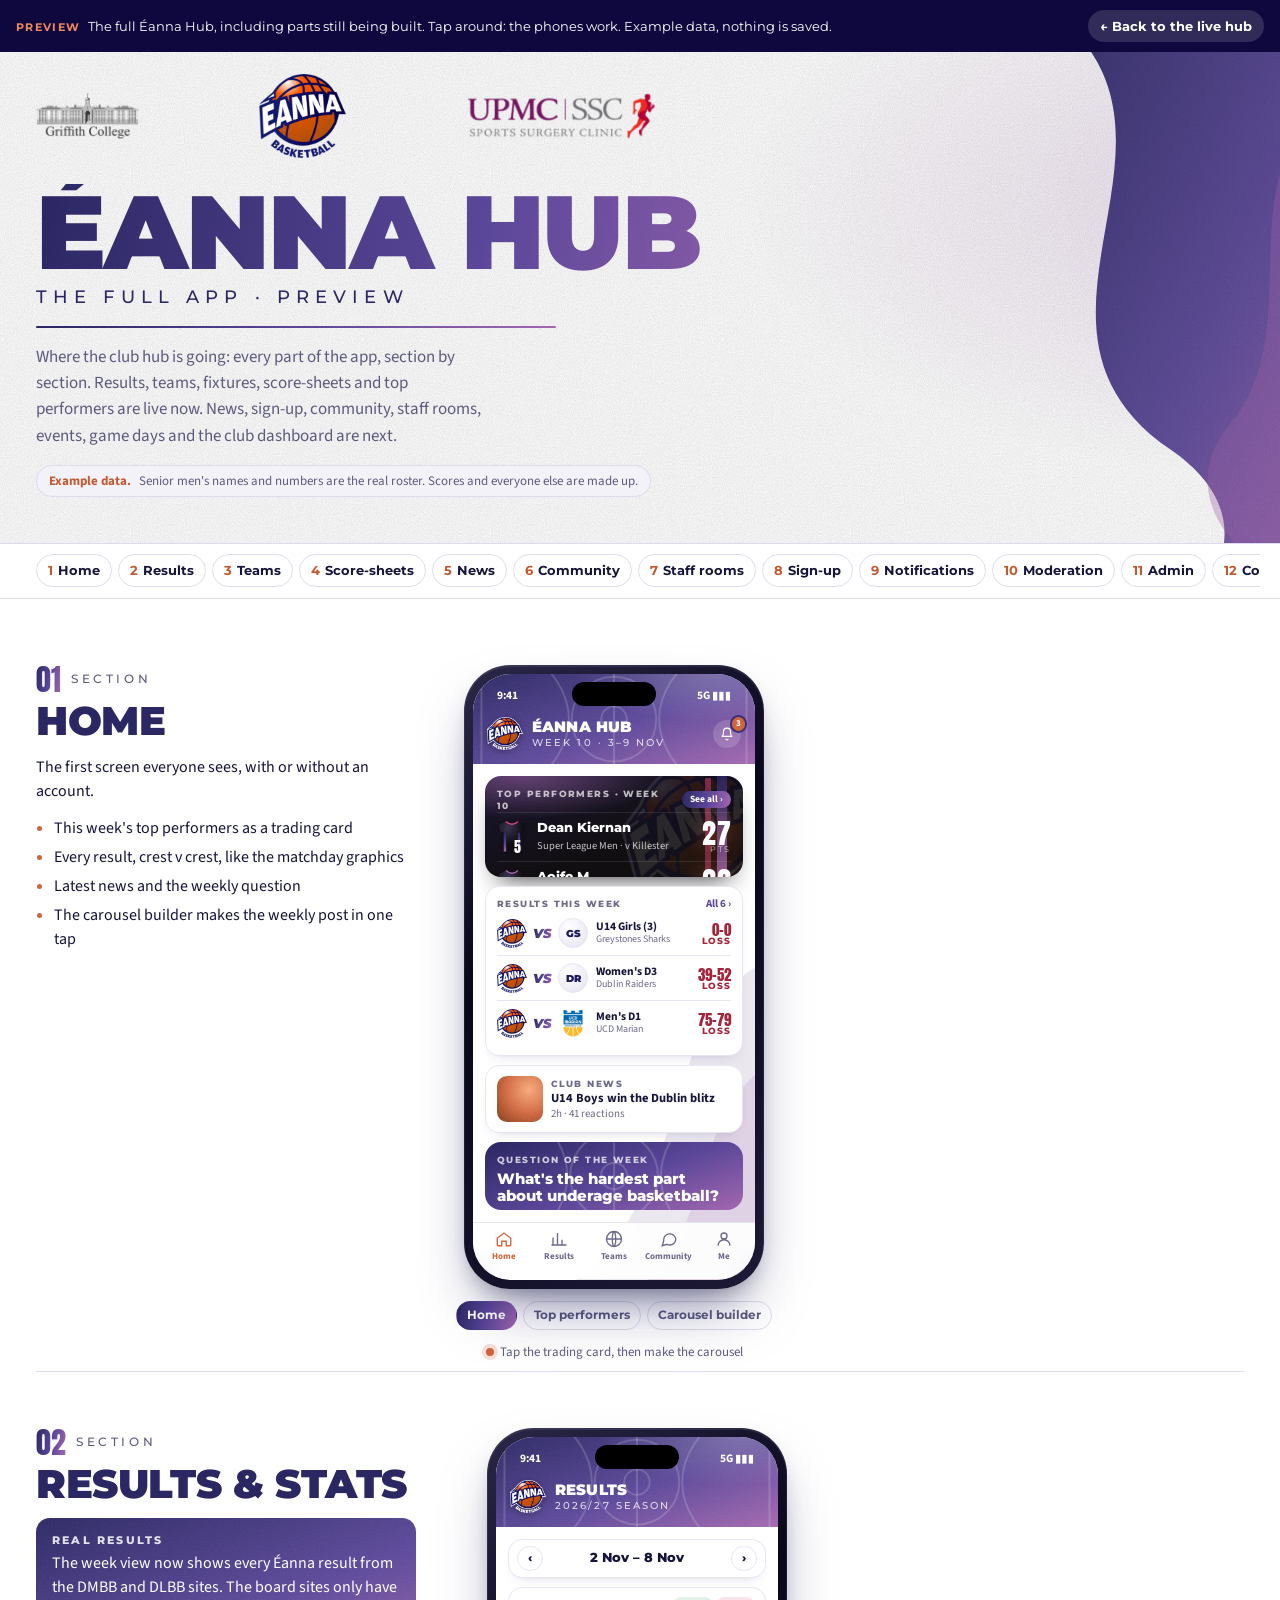
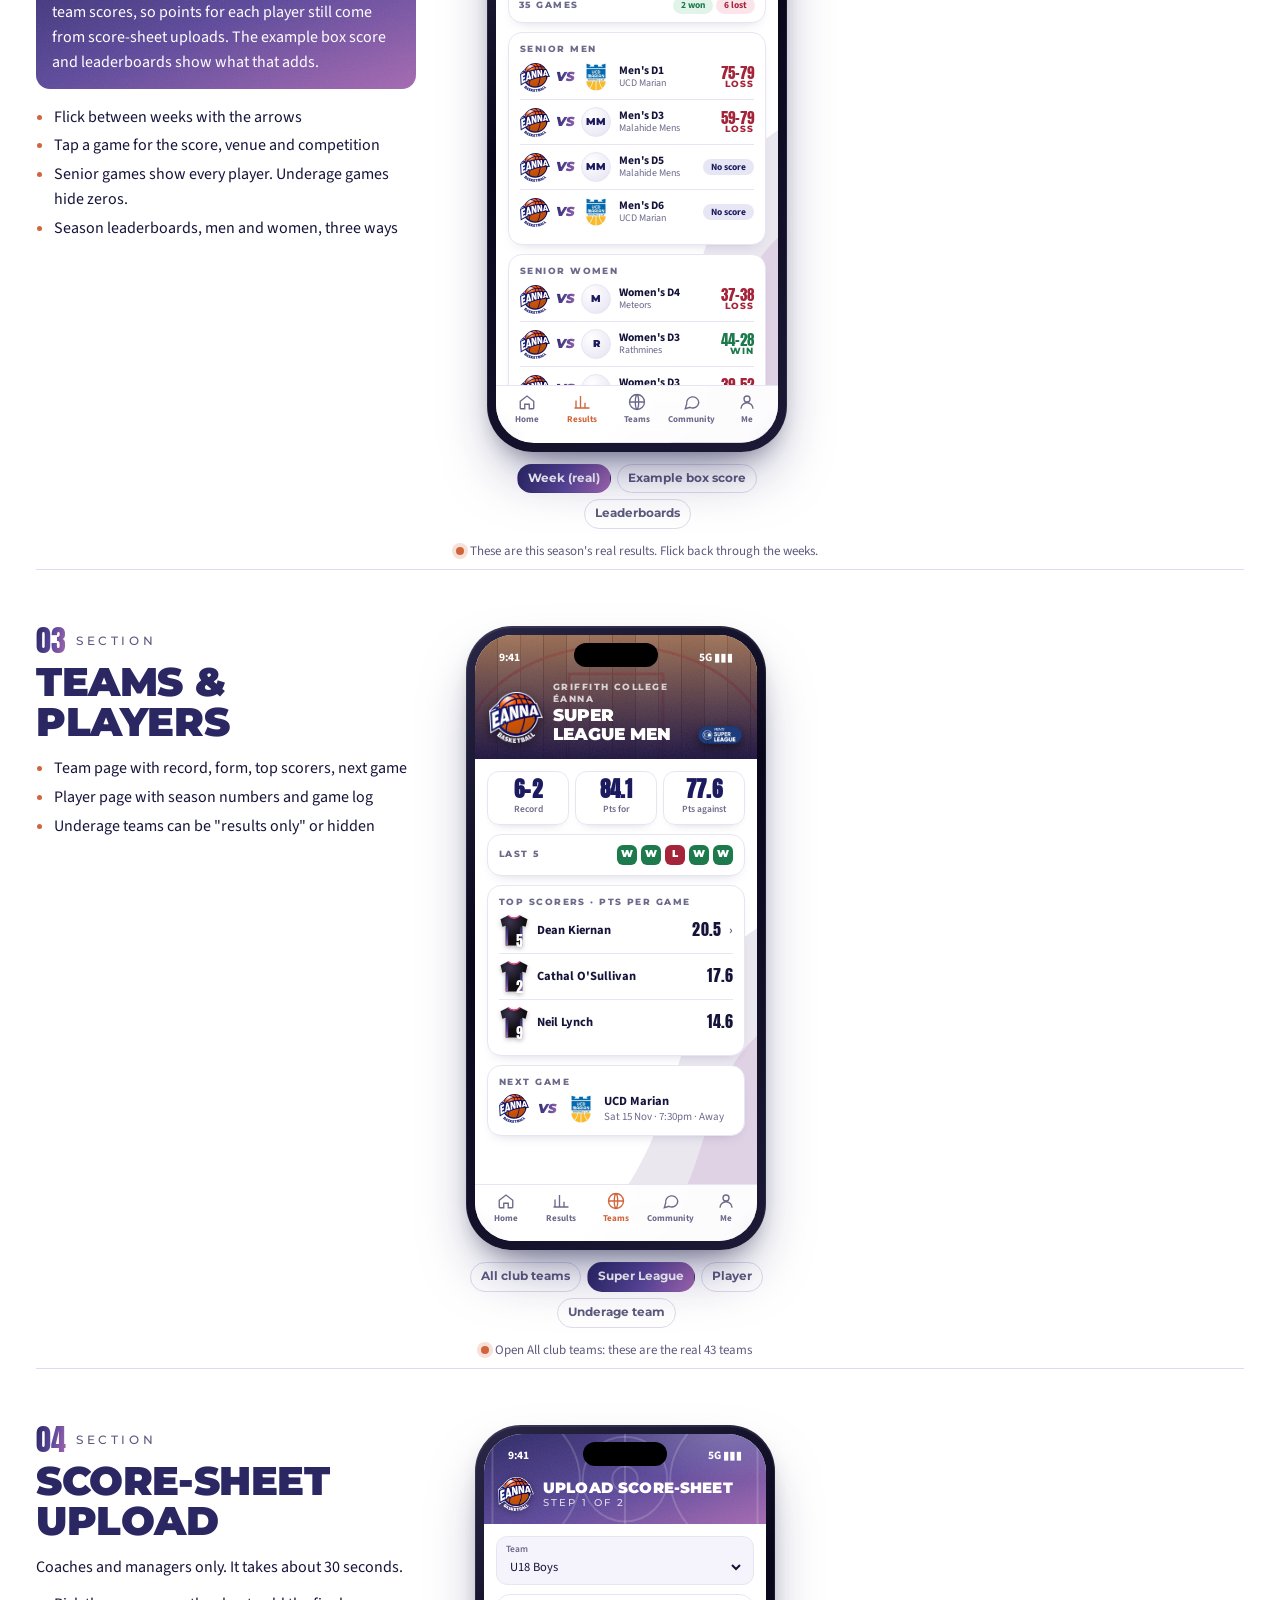
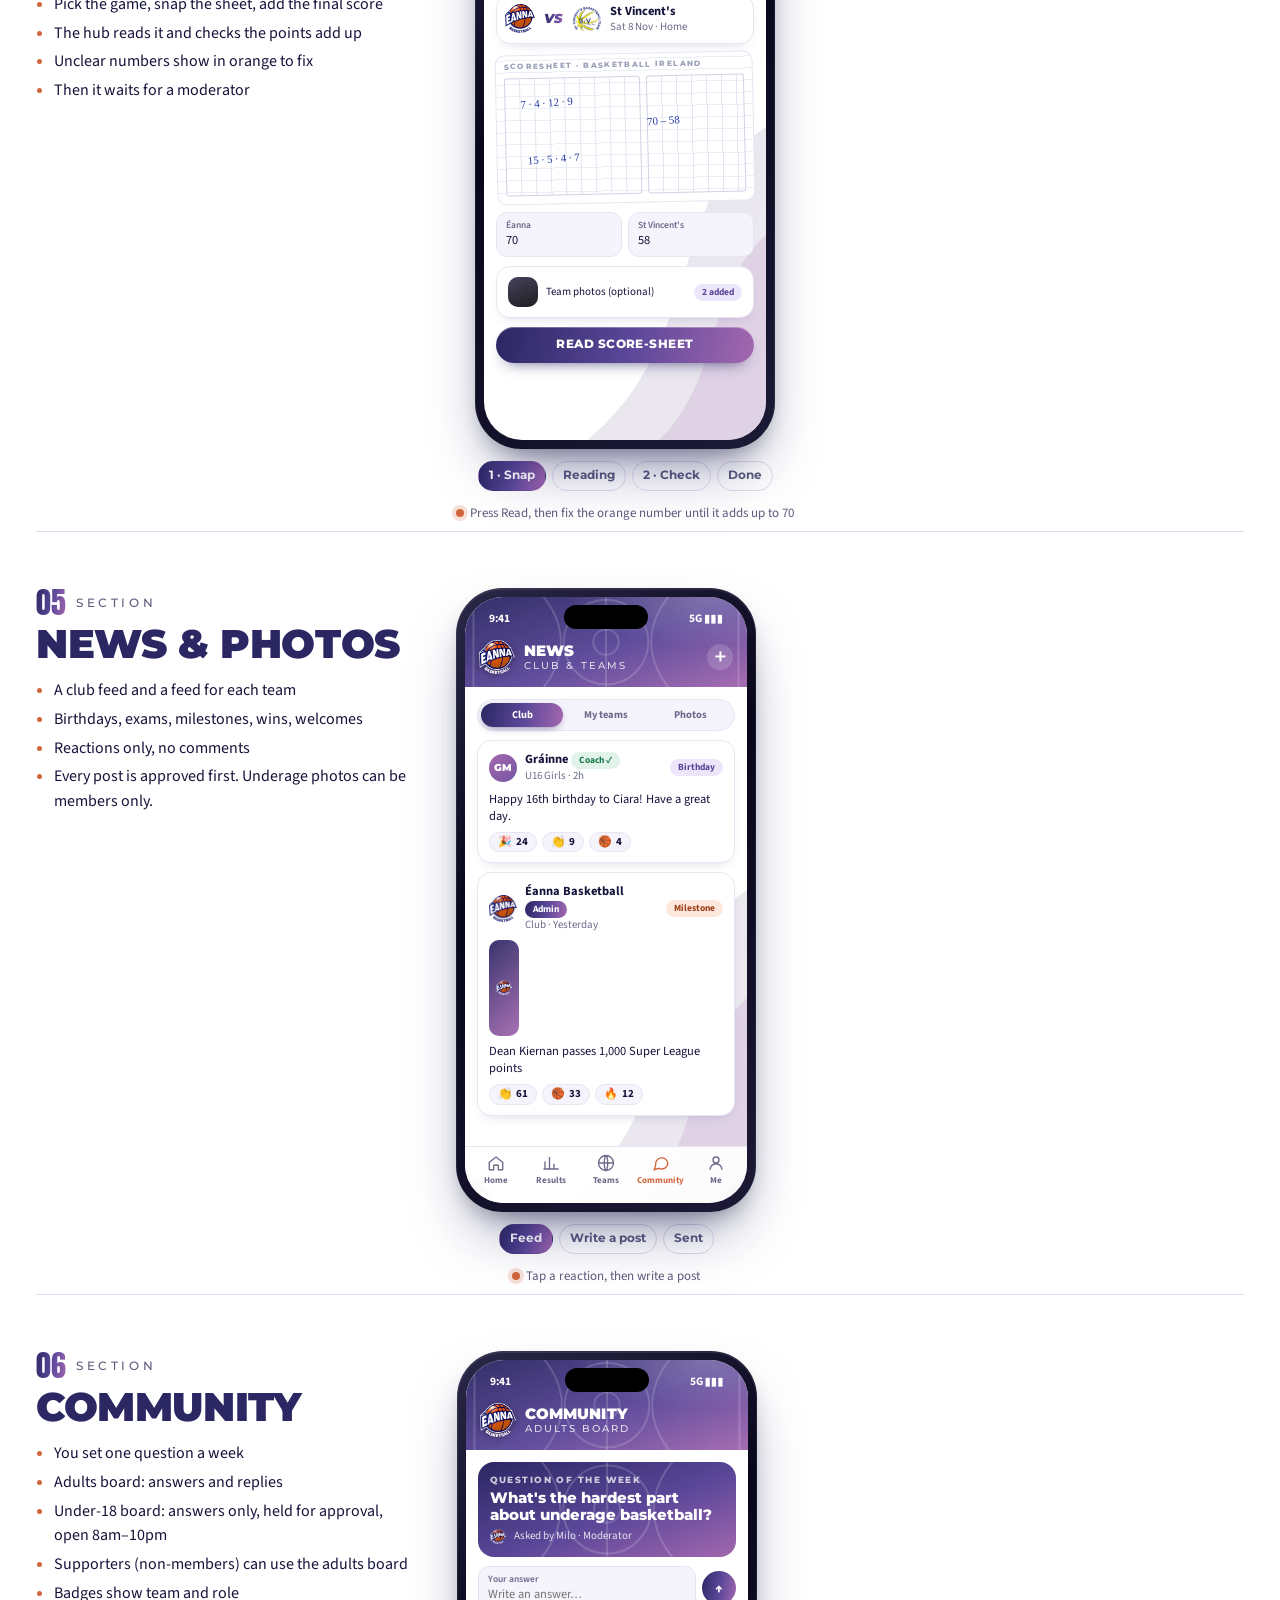
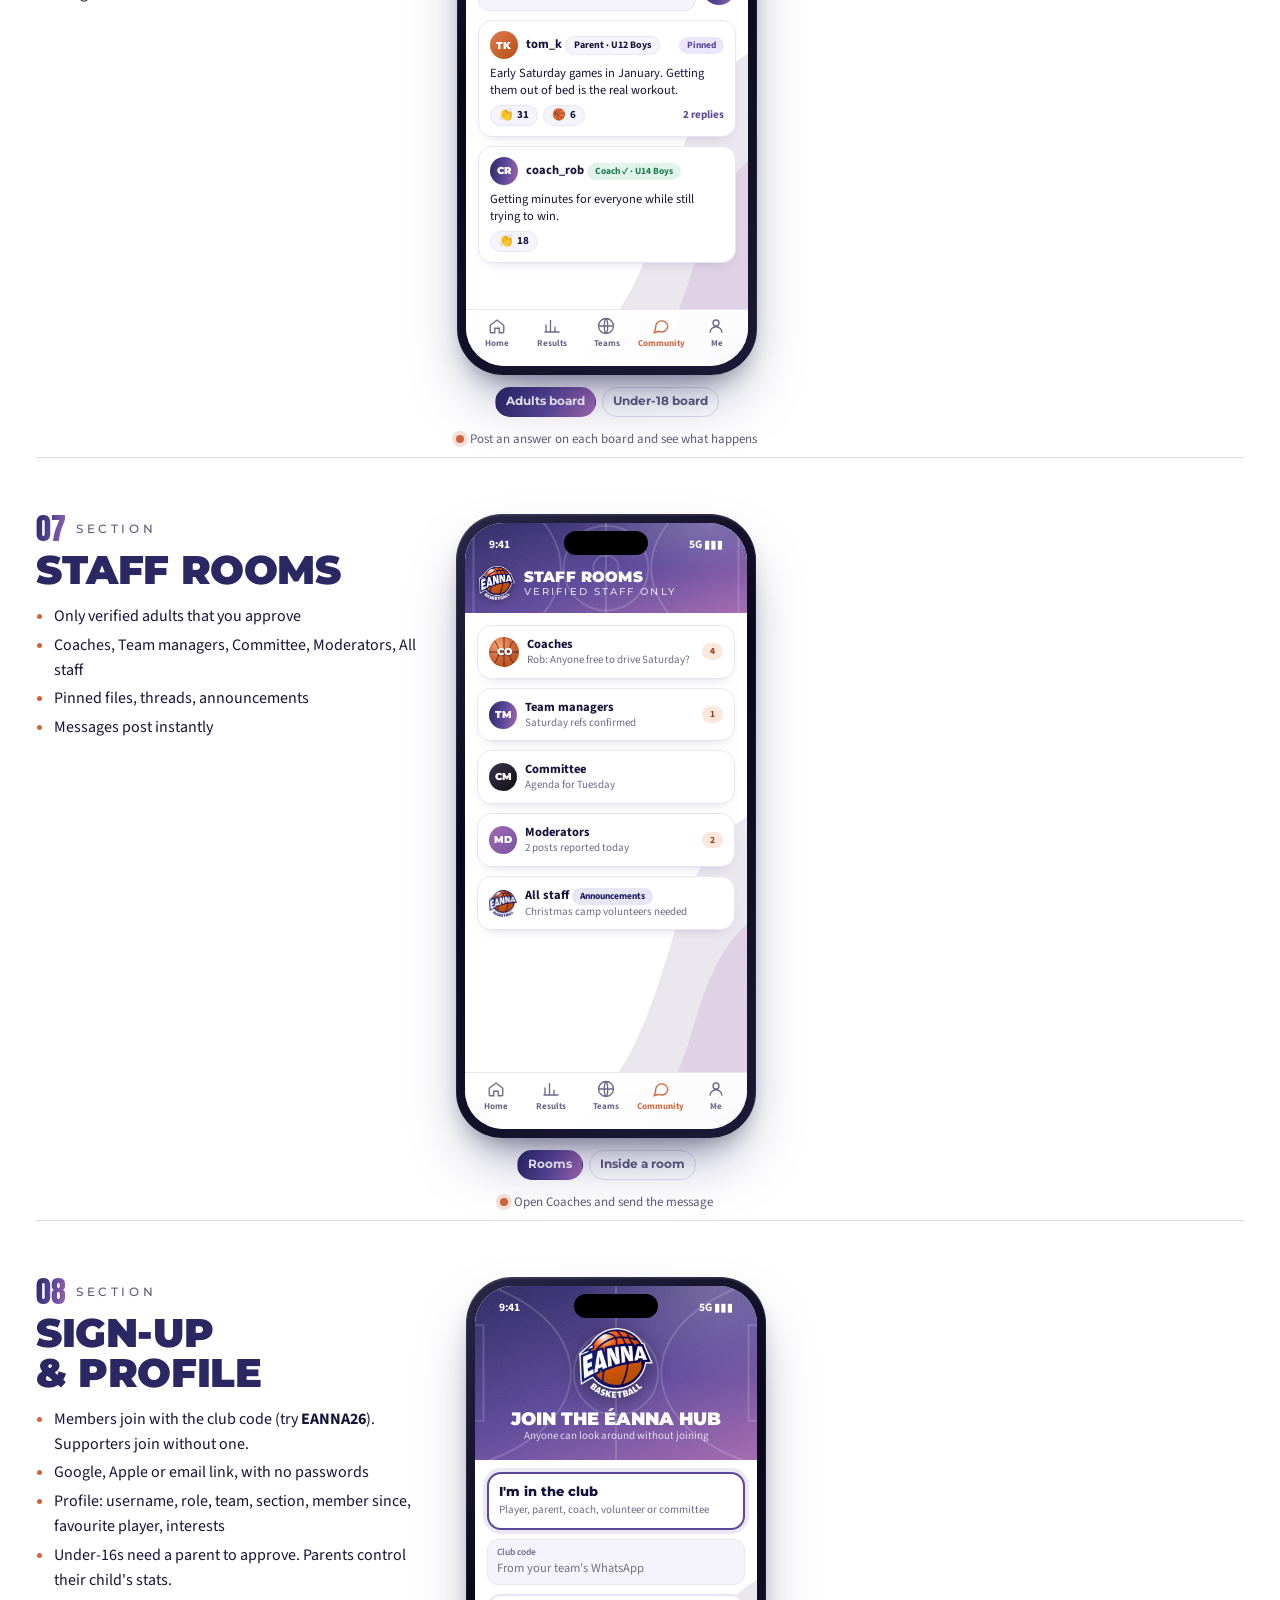
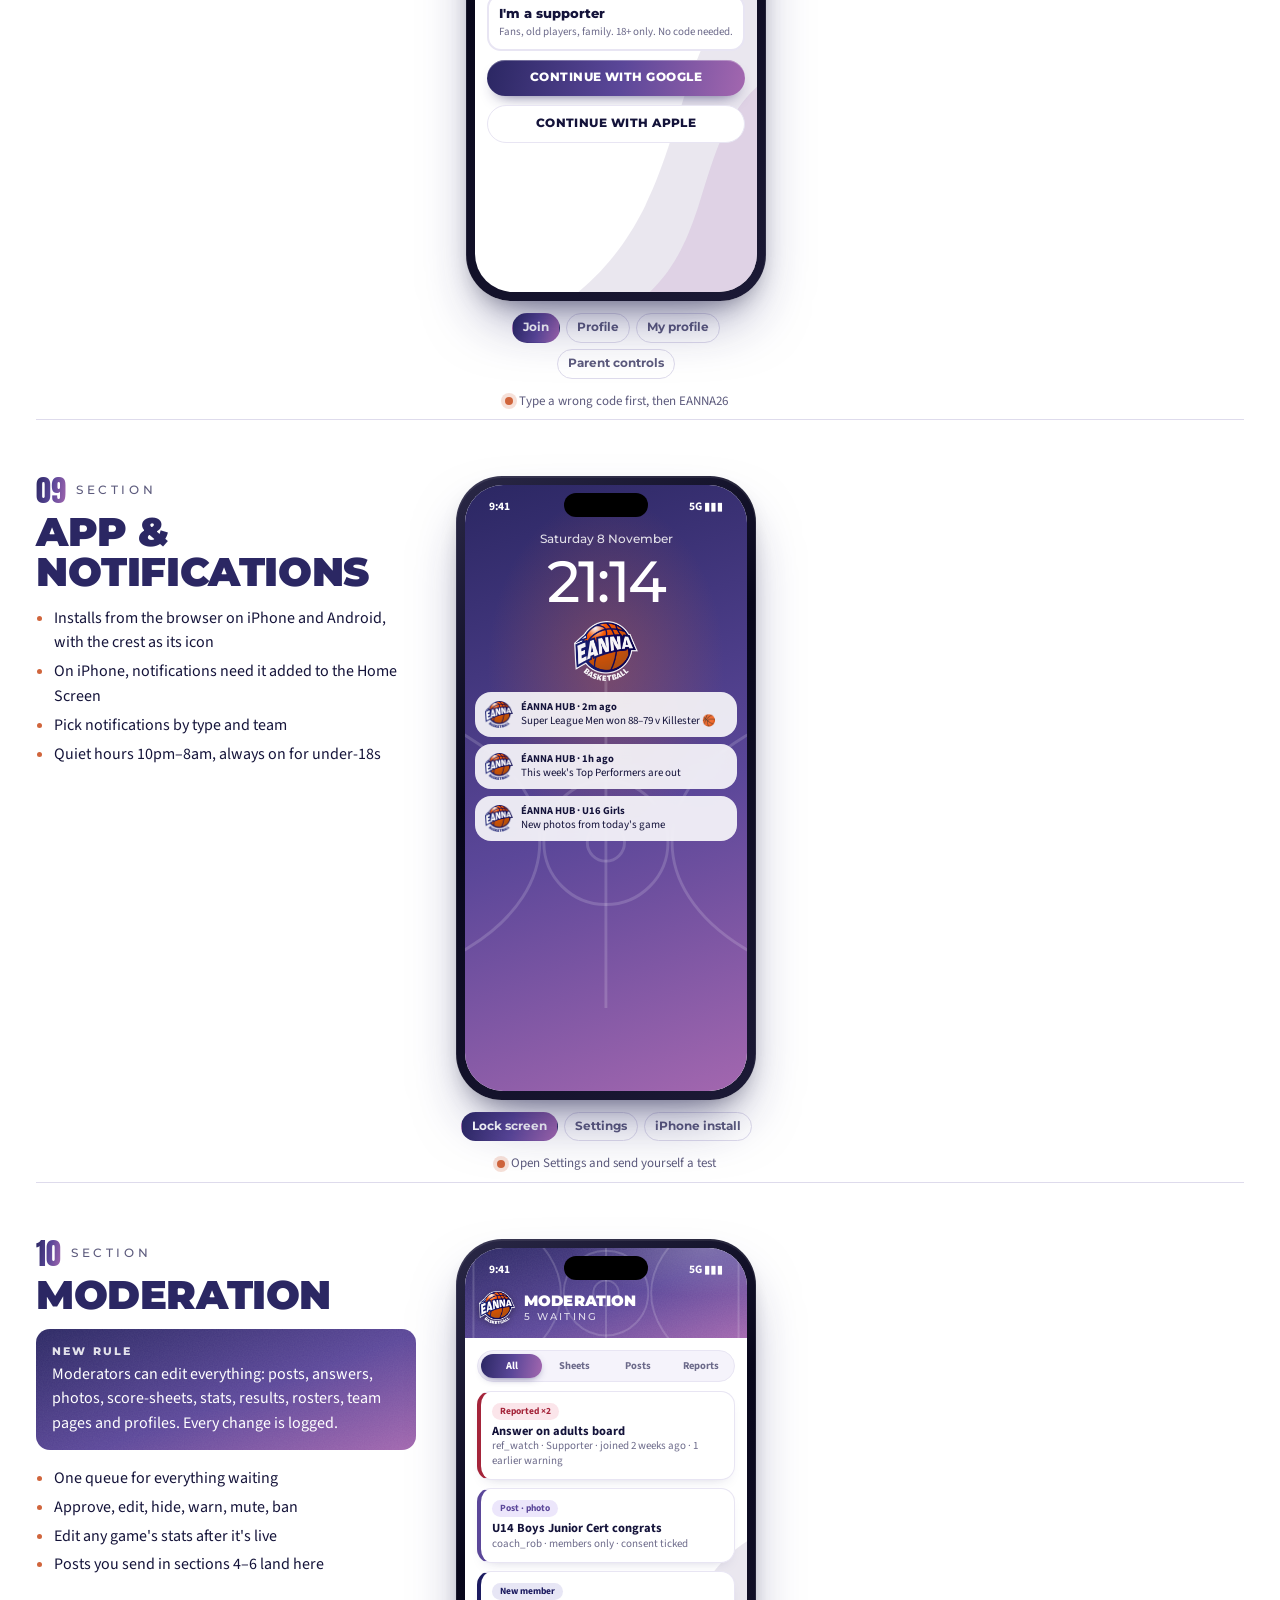
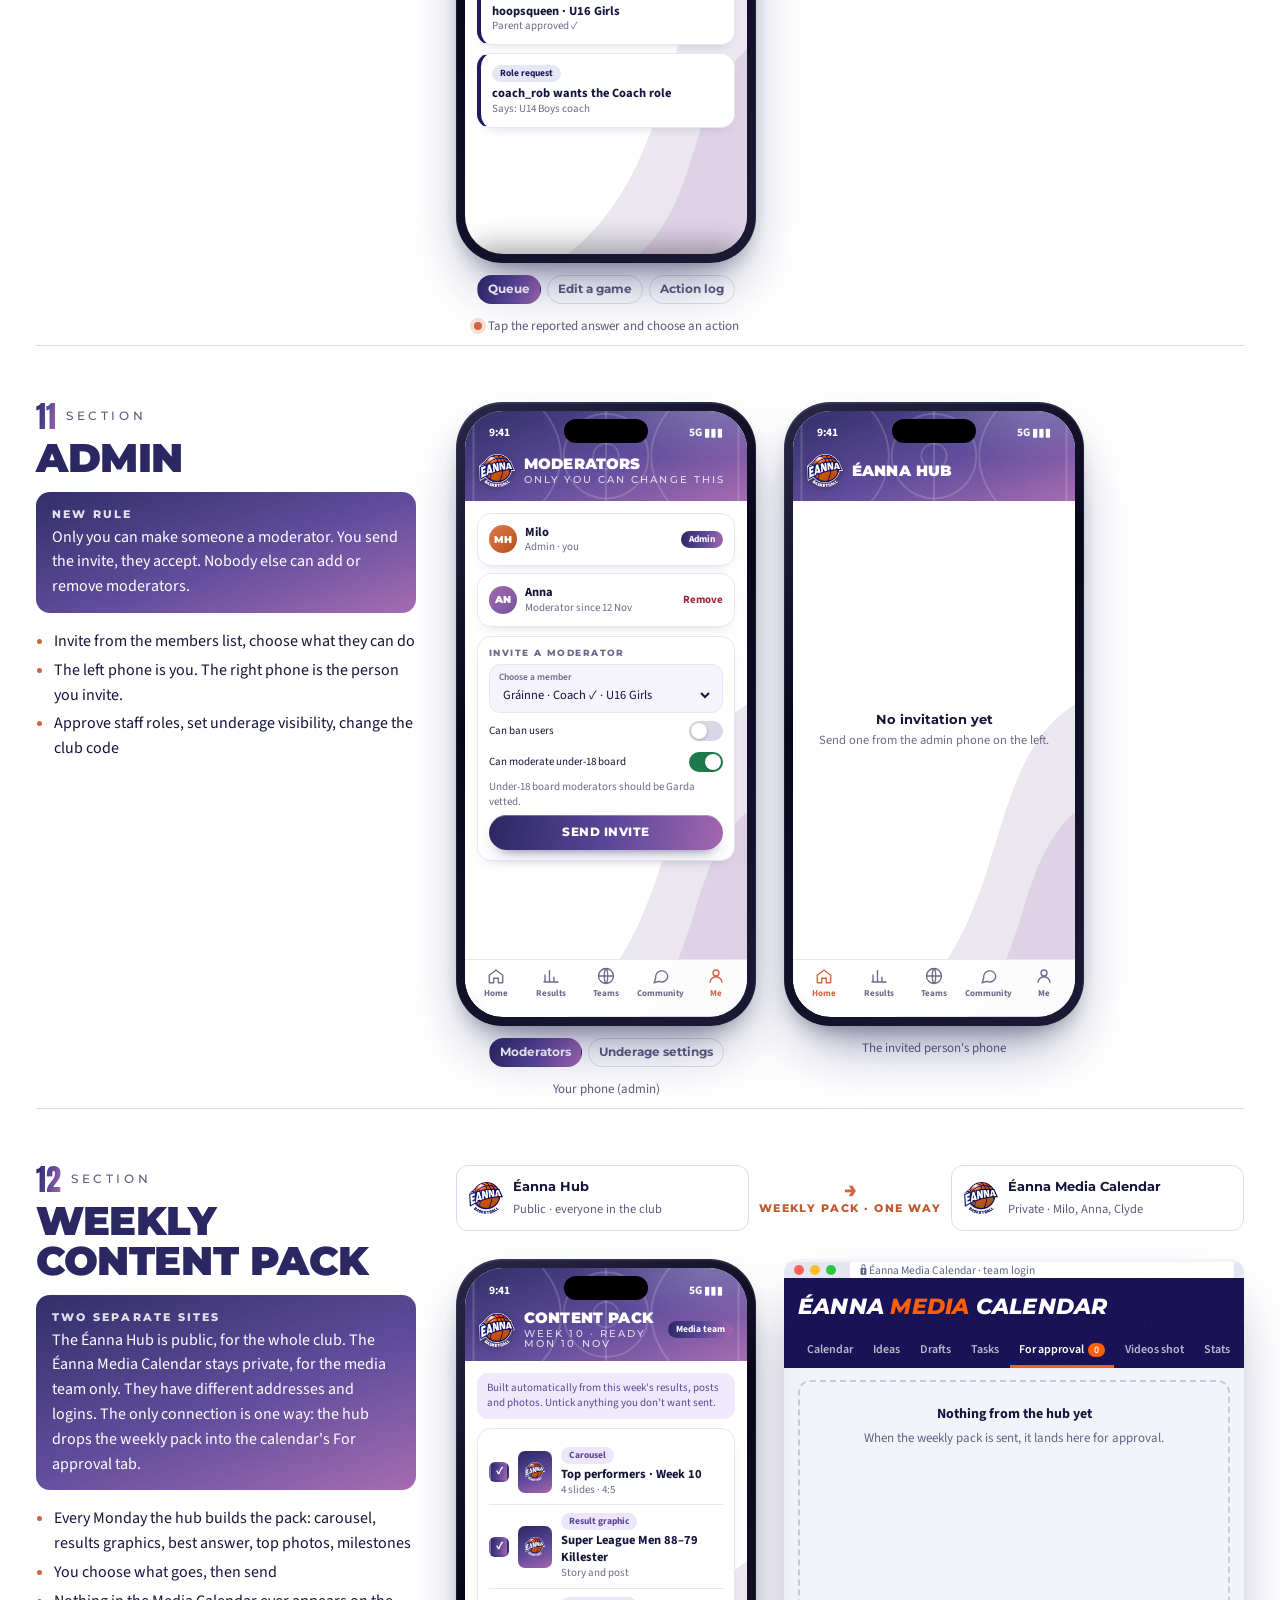
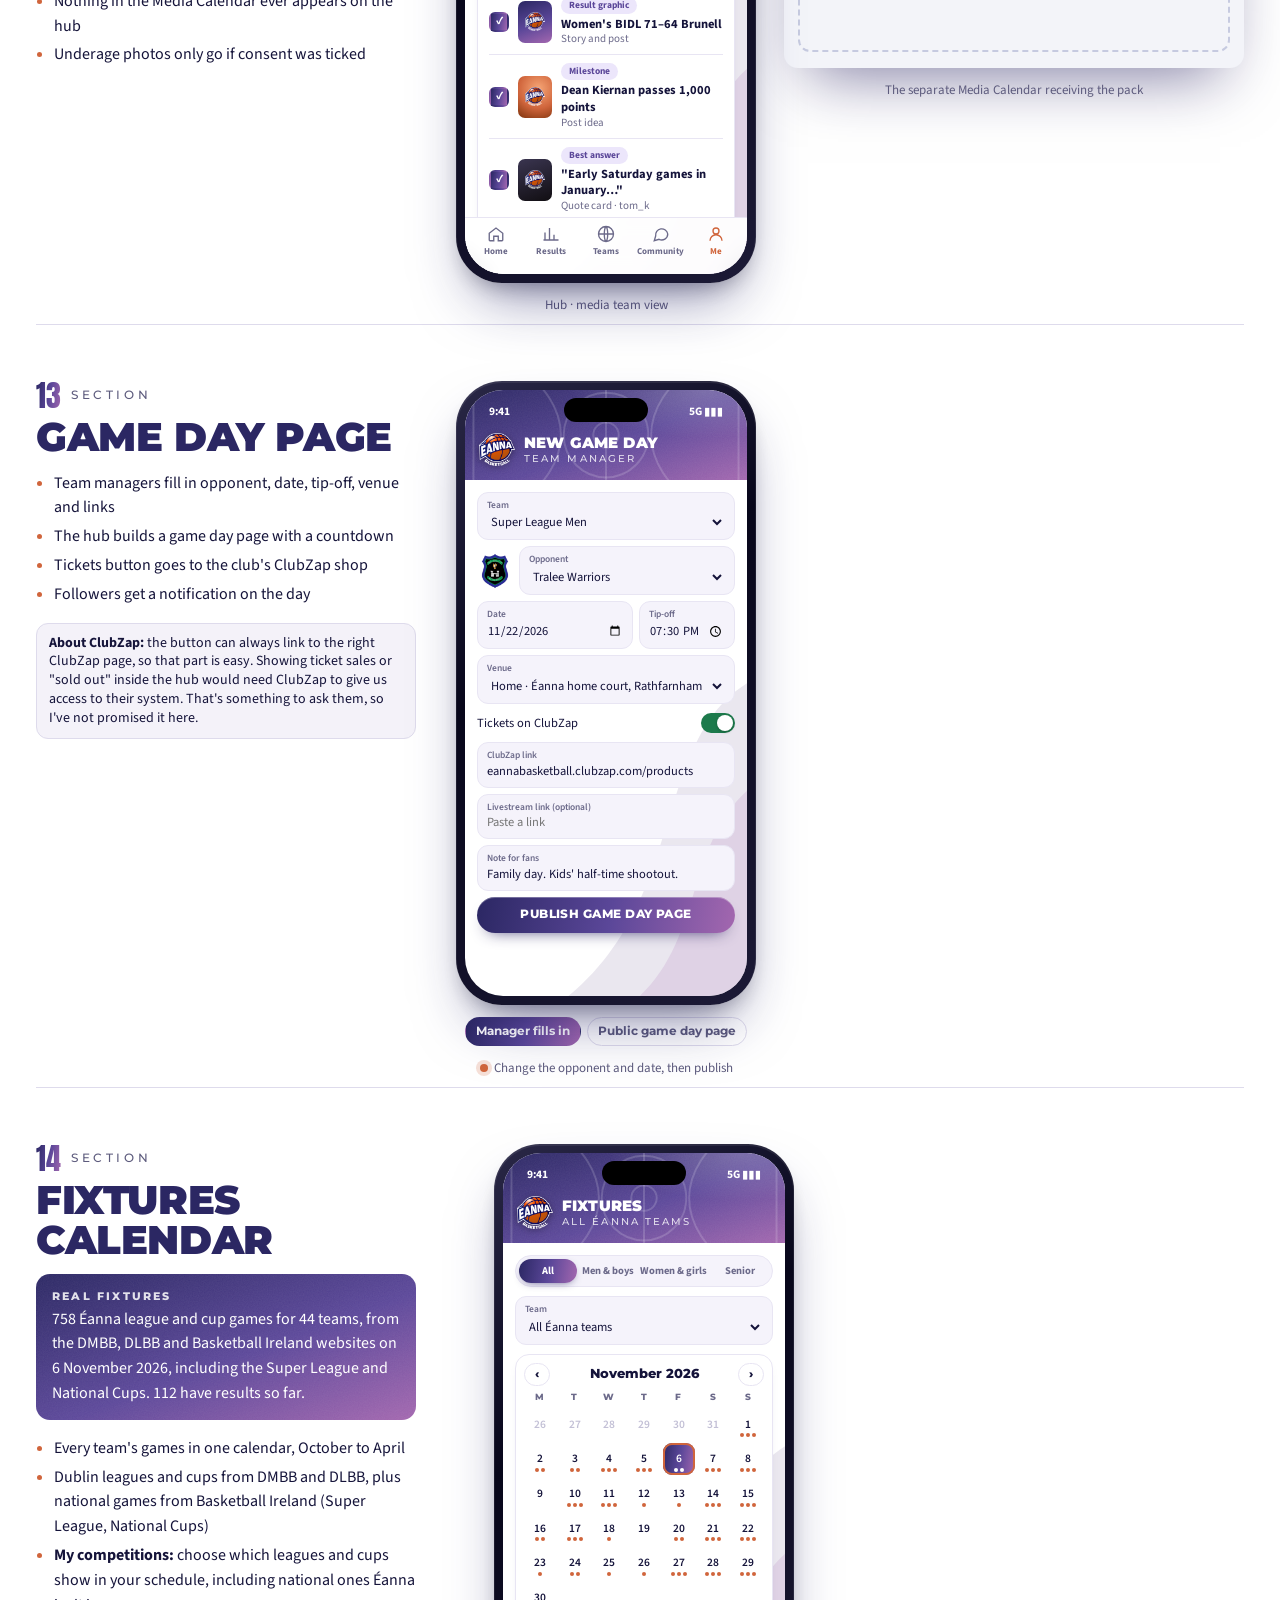
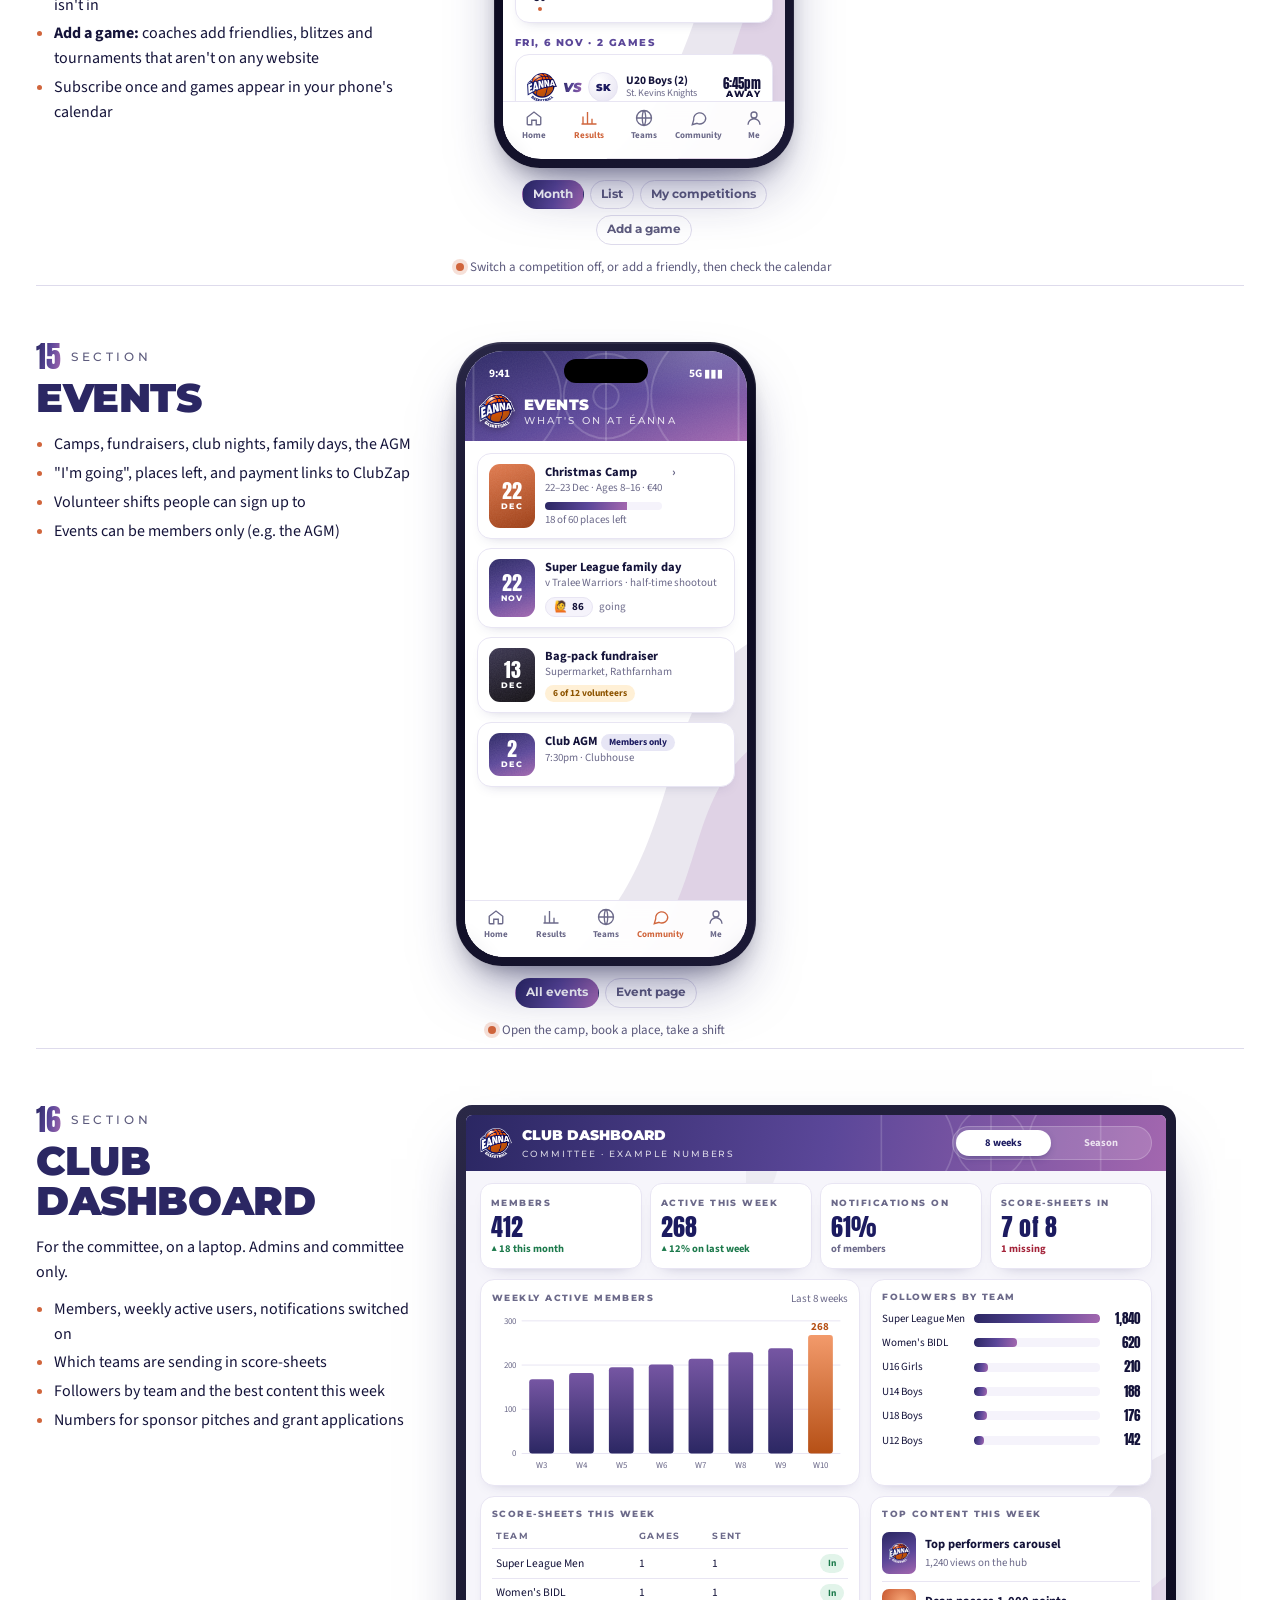
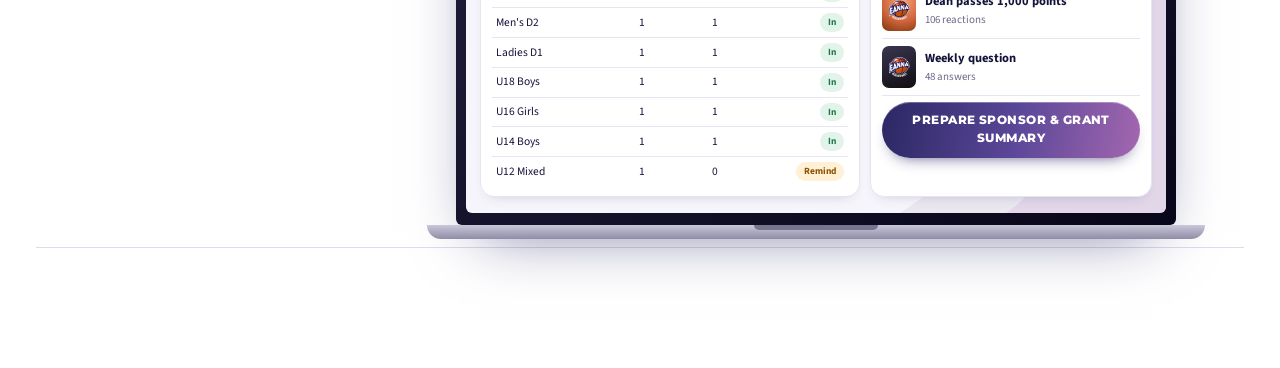
==== preview.html @ c610dd00 "Add files via upload" ====
<!doctype html>
<html lang="en-IE">
<head>
<meta name="viewport" content="width=device-width, initial-scale=1, viewport-fit=cover">
<meta name="robots" content="noindex">
<meta charset="utf-8">
<title>Éanna Hub · Full app preview</title>
<meta name="claude:viewport-fit-sides" content="cover">
<link rel="preconnect" href="https://fonts.googleapis.com">
<link rel="preconnect" href="https://fonts.gstatic.com" crossorigin>
<link href="https://fonts.googleapis.com/css2?family=Anton&family=Montserrat:ital,wght@0,400;0,500;0,700;0,800;0,900;1,800;1,900&family=Source+Sans+3:wght@400;600;700&display=swap" rel="stylesheet">
<style>
/* Layout: matchday-graphic walkthrough. Hero styled like the club's IG posts (sponsor bar, gradient caps, purple swoosh). Each section = notes + questions on the left, a live phone on the right. Layering: texture -> court lines -> subject -> light -> grain. */
:root{
  --navy:#1C1B60; --midnight:#0E083E; --orange:#D0653C; --orange-dk:#B65016;
  --indigo:#2B2763; --purple:#5B4799; --violet:#7656A3; --orchid:#A367AF; --mist:#DFDBE7; --kit:#110E12; --pink:#E0457B;
  --grad:linear-gradient(100deg,#2B2763 0%,#5B4799 52%,#A367AF 100%);
  --grad-v:linear-gradient(160deg,#2B2763 0%,#5B4799 55%,#A367AF 100%);
  /* page (theme-aware) */
  --bg:#ffffff; --bg2:#f4f2f9; --ink:#15143a; --muted:#5d5b7d; --line:#dedbec; --card:#ffffff; --accent:#C25A31; --head:#2B2763;
  --show-lt:block; --show-dk:none;
  /* app (fixed light, like the club graphics) */
  --a-bg:#ffffff; --a-ink:#14133a; --a-mut:#6c6a8a; --a-line:#e8e5f3; --a-soft:#f5f3fb;
  --ok:#1d7a4c; --okbg:#e2f4ea; --warn:#8d5400; --warnbg:#fff0d6; --no:#a4243a; --nobg:#fbe5ea;
  --display:"Montserrat",system-ui,sans-serif; --num:"Anton","Impact",system-ui,sans-serif; --body:"Source Sans 3",system-ui,-apple-system,"Segoe UI",sans-serif;
  --grain:url("data:image/svg+xml,%3Csvg xmlns='http://www.w3.org/2000/svg' width='180' height='180'%3E%3Cfilter id='n'%3E%3CfeTurbulence type='fractalNoise' baseFrequency='.9' numOctaves='3' stitchTiles='stitch'/%3E%3CfeColorMatrix values='0 0 0 0 0 0 0 0 0 0 0 0 0 0 0 0 0 0 .55 0'/%3E%3C/filter%3E%3Crect width='100%25' height='100%25' filter='url(%23n)'/%3E%3C/svg%3E");
  --grain-w:url("data:image/svg+xml,%3Csvg xmlns='http://www.w3.org/2000/svg' width='180' height='180'%3E%3Cfilter id='n'%3E%3CfeTurbulence type='fractalNoise' baseFrequency='.8' numOctaves='3' stitchTiles='stitch'/%3E%3CfeColorMatrix values='0 0 0 0 1 0 0 0 0 1 0 0 0 0 1 0 0 0 .5 0'/%3E%3C/filter%3E%3Crect width='100%25' height='100%25' filter='url(%23n)'/%3E%3C/svg%3E");
  --court:url("data:image/svg+xml,%3Csvg xmlns='http://www.w3.org/2000/svg' viewBox='0 0 300 160'%3E%3Cg fill='none' stroke='%23fff' stroke-opacity='.16' stroke-width='1.4'%3E%3Ccircle cx='150' cy='80' r='30'/%3E%3Ccircle cx='150' cy='80' r='9'/%3E%3Cpath d='M150 0v160M0 46h56v68H0M300 46h-56v68h56'/%3E%3Cpath d='M0 8a118 72 0 0 1 0 144M300 8a118 72 0 0 0 0 144'/%3E%3C/g%3E%3C/svg%3E");
  --waves:url("data:image/svg+xml,%3Csvg xmlns='http://www.w3.org/2000/svg' viewBox='0 0 300 620' preserveAspectRatio='none'%3E%3Cpath d='M300 300C200 360 236 520 110 620H300Z' fill='%23DFDBE7' fill-opacity='.65'/%3E%3Cpath d='M300 410C236 466 252 560 186 620H300Z' fill='%23A367AF' fill-opacity='.16'/%3E%3Cpath d='M0 0C40 30 20 70 0 90Z' fill='%23DFDBE7' fill-opacity='.5'/%3E%3C/svg%3E");
  --seams:url("data:image/svg+xml,%3Csvg xmlns='http://www.w3.org/2000/svg' viewBox='0 0 40 40'%3E%3Cg fill='none' stroke='%233b1606' stroke-opacity='.75' stroke-width='1.3'%3E%3Cpath d='M20 0v40M0 20h40M7 5c8 8 8 22 0 30M33 5c-8 8-8 22 0 30'/%3E%3C/g%3E%3C/svg%3E");
}
@media (prefers-color-scheme:dark){:root:not([data-theme="light"]){--bg:#0b0820;--bg2:#120e2e;--ink:#eeecfa;--muted:#aaa7cc;--line:#2c2856;--card:#171338;--accent:#F08A5D;--head:#c9bff5;--show-lt:none;--show-dk:block;color-scheme:dark}}
:root[data-theme="dark"]{--bg:#0b0820;--bg2:#120e2e;--ink:#eeecfa;--muted:#aaa7cc;--line:#2c2856;--card:#171338;--accent:#F08A5D;--head:#c9bff5;--show-lt:none;--show-dk:block;color-scheme:dark}
*{box-sizing:border-box}
[hidden]{display:none!important}
body{background:var(--bg);color:var(--ink);font-family:var(--body);font-size:16px;line-height:1.55}
button{font:inherit;color:inherit;background:none;border:0;padding:0;cursor:pointer}
button:focus-visible,textarea:focus-visible,input:focus-visible,select:focus-visible{outline:2px solid var(--orange);outline-offset:2px}
.lt{display:var(--show-lt)} .dk{display:var(--show-dk)}
.grain{position:absolute;inset:0;background-image:var(--grain);opacity:.22;mix-blend-mode:multiply;pointer-events:none}
.grain.w{background-image:var(--grain-w);opacity:.14;mix-blend-mode:screen}

/* ---------- hero ---------- */
.hero{position:relative;overflow:hidden;background:var(--bg);border-bottom:1px solid var(--line)}
.hero::before{content:"";position:absolute;inset:0;background:radial-gradient(60% 80% at 100% 30%,rgba(163,103,175,.22),transparent 70%),var(--bg)}
.swoosh{position:absolute;right:-6%;top:-10%;width:58%;height:130%;pointer-events:none}
.hero-in{position:relative;max-width:1240px;margin:0 auto;padding-block:22px 46px;padding-left:max(16px,env(safe-area-inset-left,0px));padding-right:max(16px,env(safe-area-inset-right,0px))}
.spons{display:flex;align-items:center;justify-content:space-between;gap:16px;max-width:620px}
.spons img{height:46px;width:auto}
.spons .crest{height:84px}
.hero h1{margin:26px 0 4px;font-family:var(--display);font-weight:900;font-size:clamp(46px,9vw,104px);line-height:.92;letter-spacing:-.02em;text-transform:uppercase;background:var(--grad);-webkit-background-clip:text;background-clip:text;color:transparent;max-width:12ch}
.wide{font-family:var(--display);font-weight:500;letter-spacing:.34em;text-transform:uppercase;font-size:clamp(13px,1.8vw,18px);color:var(--head)}
.rule{height:2px;width:min(520px,80%);background:var(--grad);margin:14px 0 16px;border-radius:2px}
.hero p{max-width:56ch;margin:0;color:var(--muted);font-size:17px}
.hero .ex{display:inline-flex;gap:8px;align-items:center;margin-top:16px;font-size:13px;color:var(--muted);background:var(--bg2);border:1px solid var(--line);border-radius:999px;padding:5px 12px}
.hero .ex b{color:var(--accent)}

/* ---------- nav ---------- */
@media (max-width:700px){.swoosh{opacity:.3;width:80%}}
.nav{position:sticky;top:env(safe-area-inset-top,0px);z-index:20;background:var(--bg);background:color-mix(in srgb,var(--bg) 88%,transparent);backdrop-filter:blur(10px);-webkit-backdrop-filter:blur(10px);border-bottom:1px solid var(--line)}
body::before{content:"";position:fixed;inset:0 0 auto;height:env(safe-area-inset-top,0px);z-index:21;background:var(--bg)}
.nav-in{max-width:1240px;margin:0 auto;display:flex;gap:6px;overflow-x:auto;scrollbar-width:none;padding-block:10px;padding-left:max(16px,env(safe-area-inset-left,0px));padding-right:max(16px,env(safe-area-inset-right,0px))}
.nav-in::-webkit-scrollbar{display:none}
.nav a{flex:none;font-family:var(--display);font-weight:700;font-size:12.5px;text-decoration:none;color:var(--ink);padding:6px 11px;border-radius:999px;border:1px solid var(--line);background:var(--card);white-space:nowrap}
.nav a b{color:var(--accent);margin-right:5px}
.nav a:hover{border-color:var(--orange)}

/* ---------- sections ---------- */
.page{max-width:1240px;margin:0 auto;padding-block:10px 120px;padding-left:max(16px,env(safe-area-inset-left,0px));padding-right:max(16px,env(safe-area-inset-right,0px))}
section.s{display:grid;grid-template-columns:minmax(0,380px) minmax(0,1fr);gap:40px;padding-block:56px 8px;border-bottom:1px solid var(--line);scroll-margin-top:60px}
.notes{min-width:0}
.kick{display:flex;align-items:center;gap:10px;font-family:var(--display);font-weight:500;letter-spacing:.3em;font-size:12px;text-transform:uppercase;color:var(--muted)}
.kick .n{font-family:var(--num);font-size:30px;letter-spacing:0;line-height:1;background:var(--grad);-webkit-background-clip:text;background-clip:text;color:transparent}
.notes h2{font-family:var(--display);font-weight:900;text-transform:uppercase;font-size:clamp(28px,3.4vw,40px);line-height:1;margin:6px 0 14px;letter-spacing:-.01em;color:var(--head);text-wrap:balance}
.notes p{margin:0 0 12px;max-width:52ch}
.notes ul{margin:0 0 16px;padding-left:18px}
.notes li{margin:4px 0}
.notes li::marker{color:var(--orange)}
.rulebox{position:relative;overflow:hidden;border-radius:14px;padding:14px 16px;margin:0 0 16px;color:#fff;background:var(--grad-v)}
.rulebox b{display:block;font-family:var(--display);font-weight:800;font-size:11px;letter-spacing:.2em;text-transform:uppercase;opacity:.85;margin-bottom:2px}
.rulebox p{margin:0;position:relative}
.qs{border:1px solid var(--line);background:var(--card);border-radius:14px;padding:14px 16px}
.qs h3{margin:0 0 8px;font-family:var(--display);font-weight:800;font-size:11px;letter-spacing:.2em;text-transform:uppercase;color:var(--accent)}
.qs label{display:block;margin:0 0 12px}
.qs label:last-child{margin-bottom:0}
.qs label span{display:block;font-weight:600;font-size:15px;margin-bottom:4px}
.qs textarea{width:100%;min-height:44px;resize:vertical;border:1px solid var(--line);border-radius:10px;background:var(--bg2);color:var(--ink);font:inherit;font-size:15px;padding:8px 10px}
.stage{min-width:0;display:flex;flex-wrap:wrap;gap:28px;align-items:flex-start}
.unit{display:grid;gap:12px;justify-items:center}
.chips{display:flex;flex-wrap:wrap;justify-content:center;gap:6px;max-width:320px}
.chips button{font-family:var(--display);font-weight:700;font-size:11.5px;padding:5px 10px;border-radius:999px;border:1px solid var(--line);background:var(--card);color:var(--muted)}
.chips button.on{background:var(--grad);color:#fff;border-color:transparent}
.unit .cap{font-size:13px;color:var(--muted);text-align:center;max-width:300px}
.tip{font-size:13px;color:var(--muted);display:flex;gap:6px;align-items:center}
.tip::before{content:"";width:8px;height:8px;border-radius:50%;background:var(--orange);box-shadow:0 0 0 4px rgba(208,101,60,.2);animation:pulse 1.8s infinite}
@keyframes pulse{50%{box-shadow:0 0 0 7px rgba(208,101,60,0)}}

/* ---------- phone ---------- */
.ph{width:300px;max-width:100%;height:624px;border-radius:46px;padding:9px;background:linear-gradient(145deg,#2a2847,#07061a 40%,#1c1a36);box-shadow:0 1px 0 1px rgba(255,255,255,.08) inset,0 30px 60px -20px rgba(28,27,96,.55),0 12px 24px -12px rgba(0,0,0,.4);position:relative;flex:none}
.scrn{position:relative;width:100%;height:100%;border-radius:38px;overflow:hidden;background:var(--a-bg);color:var(--a-ink);font-family:var(--body);font-size:12.5px;line-height:1.35}
.scrn::before{content:"";position:absolute;inset:0;background:var(--waves) no-repeat center/100% 100%}
.island{position:absolute;top:8px;left:50%;transform:translateX(-50%);width:84px;height:24px;border-radius:14px;background:#000;z-index:30}
.scr{position:absolute;inset:0;display:flex;flex-direction:column;opacity:0;visibility:hidden;transform:translateX(14px);transition:opacity .28s ease,transform .28s ease,visibility 0s .28s}
.scr.on{opacity:1;visibility:visible;transform:none;transition:opacity .28s ease,transform .28s ease}
.sb{height:40px;flex:none;display:flex;justify-content:space-between;align-items:center;padding:4px 24px 0;font-size:11.5px;font-weight:700;position:relative;z-index:2}
.top{position:relative;flex:none;color:#fff;overflow:hidden;background:var(--grad-v)}
.top::before{content:"";position:absolute;inset:0;background:var(--court) center/150% auto no-repeat}
.top::after{content:"";position:absolute;inset:0;background:radial-gradient(80% 90% at 85% 0%,rgba(255,255,255,.22),transparent 60%)}
.top .sb{color:#fff}
.ah{position:relative;z-index:2;display:flex;align-items:center;gap:9px;padding:2px 14px 12px}
.ah .crest{width:36px;height:36px;object-fit:contain;filter:drop-shadow(0 2px 3px rgba(0,0,0,.35))}
.ah .t{flex:1;min-width:0;font-family:var(--display);font-weight:900;font-size:15px;line-height:1.05;text-transform:uppercase;letter-spacing:.01em}
.ah .t small{display:block;font-family:var(--display);font-weight:500;font-size:9.5px;letter-spacing:.22em;opacity:.8;margin-top:3px}
.ah .back{width:26px;height:26px;border-radius:50%;background:rgba(255,255,255,.16);display:grid;place-items:center;font-size:14px;font-weight:700}
.bell{position:relative;width:28px;height:28px;border-radius:50%;background:rgba(255,255,255,.16);display:grid;place-items:center}
.bell svg{width:14px;height:14px}
.bell i{position:absolute;top:-3px;right:-4px;background:var(--orange);color:#fff;font-style:normal;font-size:9px;font-weight:800;border-radius:999px;padding:0 4px;line-height:14px;box-shadow:0 0 0 2px #3b2f7c}
.bd{position:relative;z-index:1;flex:1;overflow-y:auto;overflow-x:hidden;padding:12px;display:flex;flex-direction:column;gap:9px;scrollbar-width:none}
.bd::-webkit-scrollbar{display:none}
.tb{position:relative;z-index:2;flex:none;display:grid;grid-template-columns:repeat(5,1fr);background:rgba(255,255,255,.92);backdrop-filter:blur(8px);border-top:1px solid var(--a-line);padding:7px 4px 16px}
.tb span{display:grid;justify-items:center;gap:3px;font-size:9px;font-weight:700;color:var(--a-mut)}
.tb svg{width:18px;height:18px;stroke:currentColor;fill:none;stroke-width:1.8}
.tb span.on{color:var(--orange)}

/* app components */
.cd{position:relative;background:#fff;border:1px solid var(--a-line);border-radius:14px;padding:10px 11px;box-shadow:0 1px 0 rgba(255,255,255,.8) inset,0 6px 14px -10px rgba(43,39,99,.35)}
.lbl{font-family:var(--display);font-weight:800;font-size:9px;letter-spacing:.16em;text-transform:uppercase;color:var(--a-mut)}
.gt{font-family:var(--display);font-weight:900;text-transform:uppercase;background:var(--grad);-webkit-background-clip:text;background-clip:text;color:transparent}
.h{font-family:var(--display);font-weight:800;font-size:14px;line-height:1.15}
.mut{color:var(--a-mut)} .sm{font-size:11px}
.row{display:flex;align-items:center;gap:8px;min-width:0}
.row>.f{flex:1;min-width:0}
.sp{justify-content:space-between}
.n{font-family:var(--num);font-weight:400;letter-spacing:.01em;font-variant-numeric:tabular-nums}
.pill{display:inline-block;font-size:9.5px;font-weight:700;border-radius:999px;padding:2px 8px;white-space:nowrap;font-family:var(--body)}
.p-ok{background:var(--okbg);color:var(--ok)} .p-warn{background:var(--warnbg);color:var(--warn)} .p-no{background:var(--nobg);color:var(--no)}
.p-pu{background:#ece6fb;color:var(--purple)} .p-or{background:#fde7dc;color:#9c3f18} .p-nv{background:#e7e6f5;color:var(--navy)}
.p-gr{background:var(--grad);color:#fff}
.btn{display:block;width:100%;text-align:center;font-family:var(--display);font-weight:800;font-size:11.5px;letter-spacing:.04em;text-transform:uppercase;border-radius:999px;padding:10px;background:var(--grad);color:#fff;box-shadow:0 8px 16px -10px rgba(43,39,99,.9),0 1px 0 rgba(255,255,255,.3) inset;transition:transform .12s}
.btn:active{transform:scale(.97)}
.btn.or{background:linear-gradient(180deg,#e07a4e,#c2562b)}
.btn.g{background:#fff;color:var(--a-ink);border:1px solid var(--a-line);box-shadow:none}
.btn.r{background:var(--nobg);color:var(--no);box-shadow:none}
.btns{display:grid;grid-template-columns:1fr 1fr;gap:6px}
.btns .btn{padding:8px 6px;font-size:10.5px}
.fld{display:block;background:var(--a-soft);border:1px solid var(--a-line);border-radius:11px;padding:6px 9px}
.fld>span{display:block;font-size:9.5px;color:var(--a-mut);font-weight:600}
.fld input,.fld select,.fld textarea{width:100%;border:0;background:transparent;font:inherit;font-size:12.5px;color:var(--a-ink);padding:1px 0;outline:none;resize:none}
.fld:focus-within{border-color:var(--purple);box-shadow:0 0 0 3px rgba(91,71,153,.15)}
.err{color:var(--no);font-size:11px;font-weight:600}
.tog{width:34px;height:20px;border-radius:999px;background:#d9d6e8;position:relative;flex:none;transition:background .2s}
.tog::after{content:"";position:absolute;top:2px;left:2px;width:16px;height:16px;border-radius:50%;background:#fff;box-shadow:0 1px 3px rgba(0,0,0,.25);transition:left .2s}
.tog.on{background:var(--ok)}
.tog.on::after{left:16px}
.trow{display:flex;justify-content:space-between;align-items:center;gap:8px;padding:3px 0}
.seg{display:flex;background:var(--a-soft);border:1px solid var(--a-line);border-radius:999px;padding:3px;gap:2px}
.seg button{flex:1;font-size:10.5px;font-weight:700;padding:5px 2px;border-radius:999px;color:var(--a-mut);white-space:nowrap}
.seg button.on{background:var(--grad);color:#fff;box-shadow:0 3px 8px -4px rgba(43,39,99,.8)}
.banner{border-radius:11px;padding:8px 10px;font-size:11px;line-height:1.35}
.b-warn{background:var(--warnbg);color:var(--warn)} .b-pu{background:#efe9fb;color:var(--purple)} .b-ok{background:var(--okbg);color:var(--ok)} .b-no{background:var(--nobg);color:var(--no)}
.rx{display:inline-flex;gap:4px;align-items:center;background:var(--a-soft);border:1px solid var(--a-line);border-radius:999px;padding:2px 8px;font-size:11px;transition:transform .15s}
.rx.on{background:#fde7dc;border-color:#f3c3ab;color:#9c3f18}
.rx.pop{transform:scale(1.18)}
.rxs{display:flex;gap:5px;flex-wrap:wrap}

/* crests & matches */
.cr{width:30px;height:30px;object-fit:contain;flex:none}
.oi{width:30px;height:30px;border-radius:50%;flex:none;display:grid;place-items:center;font-family:var(--display);font-weight:900;font-size:10px;color:var(--navy);background:radial-gradient(circle at 35% 30%,#fff,#e4e1f1);border:1px solid var(--a-line)}
.vs{font-family:var(--display);font-style:italic;font-weight:900;font-size:13px;background:var(--grad);-webkit-background-clip:text;background-clip:text;color:transparent;padding:0 1px}
.mt{display:grid;grid-template-columns:auto auto auto minmax(0,1fr) auto;align-items:center;gap:5px;padding:7px 0;border-bottom:1px solid var(--a-line);text-align:left;width:100%}
.mt:last-child{border-bottom:0}
.mt .who{min-width:0;padding-left:3px}
.mt .who b{display:block;font-size:11.5px;line-height:1.15;white-space:nowrap;overflow:hidden;text-overflow:ellipsis}
.mt .who span{font-size:10px;color:var(--a-mut);white-space:nowrap;overflow:hidden;text-overflow:ellipsis;display:block}
.sc{font-family:var(--num);font-size:15px;text-align:right;line-height:1}
.sc small{display:block;font-family:var(--display);font-weight:800;font-size:8.5px;letter-spacing:.12em}
.w{color:var(--ok)} .l{color:var(--no)}
button.mt:hover{background:var(--a-soft)}
.chev{color:var(--a-mut);font-weight:700}

/* jersey avatar & ball */
.jy{width:30px;height:33px;flex:none;filter:drop-shadow(0 2px 2px rgba(0,0,0,.25))}
.ball{width:30px;height:30px;border-radius:50%;flex:none;display:grid;place-items:center;font-family:var(--display);font-weight:900;font-size:10px;color:#fff;text-shadow:0 1px 2px rgba(0,0,0,.5);background:var(--seams) center/100% 100%,radial-gradient(circle at 34% 28%,#f6a676,#D0653C 46%,#B65016 78%,#7d330c)}

/* trading card */
.tc{position:relative;overflow:hidden;border-radius:16px;color:#fff;padding:12px;background:radial-gradient(90% 70% at 15% 0%,rgba(163,103,175,.55),transparent 60%),linear-gradient(160deg,#1a1730,#110E12 60%);box-shadow:0 14px 26px -14px rgba(17,14,18,.9)}
.tc::before{content:"";position:absolute;right:-30px;bottom:-30px;width:150px;height:150px;background:url("assets/crest-dark.png") center/contain no-repeat;opacity:.1;transform:rotate(-12deg)}
.tc::after{content:"";position:absolute;top:0;bottom:0;right:16px;width:10px;background:linear-gradient(180deg,#2B2763,#A367AF);opacity:.85;box-shadow:-14px 0 0 -2px rgba(224,69,123,.55)}
.tc>*{position:relative;z-index:1}
.tc .lbl{color:rgba(255,255,255,.7)}
.perf{display:flex;align-items:center;gap:10px;padding:7px 0;border-top:1px solid rgba(255,255,255,.1)}
.perf:first-of-type{border-top:0}
.perf .f{flex:1;min-width:0}
.perf b{font-family:var(--display);font-weight:800;font-size:12.5px;display:block}
.perf span{font-size:10.5px;opacity:.75}
.perf .n{font-size:28px;line-height:.9;color:#fff;text-shadow:0 0 18px rgba(208,101,60,.6)}
.perf .n small{display:block;font-family:var(--display);font-size:8px;letter-spacing:.2em;text-align:right;opacity:.7}

/* hardwood header */
.wood{position:relative;flex:none;overflow:hidden;color:#fff;background:repeating-linear-gradient(90deg,#c48a53 0 22px,#a8703d 22px 23px,#cf975f 23px 45px,#b47944 45px 46px,#c9905a 46px 68px,#a36b39 68px 69px)}
.wood::before{content:"";position:absolute;inset:0;background:linear-gradient(180deg,rgba(14,8,62,.25),rgba(14,8,62,.92)),url("data:image/svg+xml,%3Csvg xmlns='http://www.w3.org/2000/svg' viewBox='0 0 300 160'%3E%3Cg fill='none' stroke='%23D0653C' stroke-width='3' stroke-opacity='.7'%3E%3Cpath d='M-10 150a160 110 0 0 1 320 0'/%3E%3Crect x='100' y='70' width='100' height='100'/%3E%3C/g%3E%3C/svg%3E") center bottom/100% auto no-repeat}
.wood .sb{color:#fff}
.wood .in{position:relative;z-index:2;padding:6px 14px 14px;display:flex;align-items:flex-end;gap:10px}
.wood .in img{width:54px;height:54px;object-fit:contain;filter:drop-shadow(0 4px 6px rgba(0,0,0,.5))}

.stat3{display:grid;grid-template-columns:repeat(3,1fr);gap:6px}
.stat3>div{background:#fff;border:1px solid var(--a-line);border-radius:12px;padding:7px 4px;text-align:center;box-shadow:0 6px 12px -10px rgba(43,39,99,.4)}
.stat3 .n{font-size:21px;line-height:1;display:block;color:var(--navy)}
.stat3 span{font-size:9.5px;color:var(--a-mut);font-weight:600}
table.bx{width:100%;border-collapse:collapse;font-size:11.5px}
table.bx th{font-family:var(--display);font-size:8.5px;letter-spacing:.14em;text-transform:uppercase;color:var(--a-mut);text-align:left;font-weight:800;padding:4px 2px;border-bottom:1px solid var(--a-line)}
table.bx td{padding:5px 2px;border-bottom:1px solid var(--a-line);vertical-align:middle}
table.bx tr:last-child td{border-bottom:0}
table.bx .r{text-align:right}
table.bx .nn{font-family:var(--num);font-size:13px}
.bar{height:7px;border-radius:4px;background:var(--a-soft);overflow:hidden;margin-top:3px}
.bar i{display:block;height:100%;border-radius:4px;background:linear-gradient(90deg,#B65016,#D0653C,#f29a6b);transition:width .5s ease}
.form{display:flex;gap:4px}
.form span{width:20px;height:20px;border-radius:6px;display:grid;place-items:center;font-family:var(--display);font-weight:900;font-size:9.5px;color:#fff}
.form .W{background:var(--ok)} .form .L{background:var(--no)}

/* carousel slide */
.slide{position:relative;aspect-ratio:4/5;max-width:100%;border-radius:12px;overflow:hidden;background:#fff;box-shadow:0 14px 26px -14px rgba(43,39,99,.7)}
.slide .sw{position:absolute;inset:0;background:radial-gradient(70% 60% at 100% 100%,#A367AF,transparent 70%),linear-gradient(150deg,transparent 45%,#5B4799 45.5%,#2B2763 100%)}
.slide .sw2{position:absolute;inset:0;background:var(--court) right bottom/160% auto no-repeat;opacity:.9}
.slide .gr{position:absolute;inset:0;background-image:var(--grain);opacity:.25;mix-blend-mode:multiply}
.slide .sbar{position:relative;display:flex;justify-content:space-between;align-items:center;padding:8px 10px 0}
.slide .sbar img{height:20px;width:auto}
.slide .sbar .c{height:34px}
.slide .body{position:relative;padding:4px 12px}
.slide .tt{font-family:var(--display);font-weight:900;font-size:21px;line-height:.95;text-transform:uppercase;background:var(--grad);-webkit-background-clip:text;background-clip:text;color:transparent}
.slide .wd{font-family:var(--display);font-weight:500;font-size:7.5px;letter-spacing:.3em;color:var(--navy);margin-top:4px}
.slide .big{position:absolute;right:12px;bottom:16px;text-align:right;color:#fff}
.slide .big .n{font-size:64px;line-height:.85;display:block;text-shadow:0 6px 18px rgba(0,0,0,.35)}
.slide .big small{font-family:var(--display);font-weight:800;font-size:8px;letter-spacing:.25em}
.slide .who{position:absolute;left:12px;bottom:16px;color:#fff;max-width:55%}
.slide .who b{display:block;font-family:var(--display);font-weight:900;font-size:13px;text-transform:uppercase;line-height:1}
.slide .who span{font-size:9.5px;opacity:.85}
.slide .jbig{position:absolute;left:10px;top:86px;width:86px;height:95px;filter:drop-shadow(0 10px 14px rgba(0,0,0,.35))}
.slide .match{position:absolute;left:104px;top:108px;display:flex;align-items:center;gap:4px}
.slide .match img{width:30px;height:30px;object-fit:contain}
.dots{display:flex;gap:5px;justify-content:center}
.dots i{width:6px;height:6px;border-radius:50%;background:var(--a-line)}
.dots i.on{background:var(--orange);width:16px;border-radius:3px}

/* upload */
.sheetimg{position:relative;height:150px;border-radius:10px;overflow:hidden;border:1px solid var(--a-line);background:repeating-linear-gradient(0deg,#fff 0 11px,#eceef6 11px 12px),#fff;transform:rotate(-1.2deg)}
.sheetimg::before{content:"SCORESHEET · BASKETBALL IRELAND";position:absolute;top:6px;left:8px;font-family:var(--display);font-weight:800;font-size:7.5px;letter-spacing:.18em;color:#9aa0b8}
.sheetimg .cols{position:absolute;inset:22px 8px 8px;display:grid;grid-template-columns:1.4fr 1fr;gap:6px}
.sheetimg .cols div{border:1px solid #cfd3e2;border-radius:3px;background:repeating-linear-gradient(90deg,transparent 0 14px,#e3e6f0 14px 15px)}
.sheetimg .ink{position:absolute;font-family:"Segoe Print","Bradley Hand","Comic Sans MS",cursive;color:#2639a6;font-size:11px;transform:rotate(-3deg)}
.scanline{position:absolute;left:0;right:0;height:26px;background:linear-gradient(180deg,transparent,rgba(208,101,60,.35),transparent);border-bottom:2px solid var(--orange);top:-30px;animation:scan 1.4s ease-in-out infinite}
@keyframes scan{to{top:150px}}
.step{display:inline-flex;align-items:center;gap:2px}
.step button{width:20px;height:20px;border-radius:6px;background:var(--a-soft);border:1px solid var(--a-line);font-weight:800;line-height:1}
.step .n{min-width:22px;text-align:center;font-size:13px}
tr.flag td{background:#fff5e8}

/* photos */
.ph-img{border-radius:10px;position:relative;overflow:hidden;background:linear-gradient(135deg,#2B2763,#A367AF)}
.ph-img::after{content:"";position:absolute;inset:0;background-image:var(--grain-w);opacity:.25;mix-blend-mode:screen}
.ph-img.o{background:radial-gradient(circle at 70% 30%,#f6a676,#D0653C 50%,#7d330c)}
.ph-img.m{background:linear-gradient(135deg,#DFDBE7,#A367AF)}
.ph-img.k{background:linear-gradient(160deg,#3a3550,#110E12)}
.ph-img.cr::before{content:"";position:absolute;inset:22%;background:url("assets/crest-dark.png") center/contain no-repeat;opacity:.9;z-index:1}
.gal{display:grid;grid-template-columns:repeat(3,1fr);gap:4px}
.gal .ph-img{aspect-ratio:1}
.tags{display:flex;flex-wrap:wrap;gap:5px}
.tags button{font-size:10.5px;font-weight:700;border-radius:999px;padding:3px 9px;background:var(--a-soft);border:1px solid var(--a-line);color:var(--a-mut)}
.tags button.on{background:var(--grad);color:#fff;border-color:transparent}

/* community & chat */
.qhero{position:relative;overflow:hidden;border-radius:16px;padding:12px;color:#fff;background:var(--grad-v)}
.qhero::before{content:"";position:absolute;inset:0;background:var(--court) center/170% auto no-repeat}
.qhero>*{position:relative}
.qhero .lbl{color:rgba(255,255,255,.75)}
.qhero .h{font-size:15px;margin:3px 0 5px}
.ava{width:28px;height:28px;border-radius:50%;flex:none;display:grid;place-items:center;font-family:var(--display);font-weight:900;font-size:10px;color:#fff;background:var(--grad)}
.ava.o{background:linear-gradient(135deg,#e07a4e,#B65016)} .ava.k{background:linear-gradient(135deg,#3a3550,#110E12)} .ava.c{background:linear-gradient(135deg,#A367AF,#7656A3)}
.bub{max-width:86%;background:#fff;border:1px solid var(--a-line);border-radius:14px 14px 14px 4px;padding:7px 9px;box-shadow:0 4px 10px -8px rgba(43,39,99,.4)}
.bub.me{align-self:flex-end;background:var(--grad);color:#fff;border:0;border-radius:14px 14px 4px 14px}
.bub b{display:block;font-size:10px;color:var(--purple)}
.bub.me b{color:rgba(255,255,255,.8)}
.compose{display:flex;gap:6px;align-items:center}
.compose .fld{flex:1}
.send{width:34px;height:34px;border-radius:50%;background:var(--grad);color:#fff;display:grid;place-items:center;flex:none;font-weight:900}
.reps{border-left:2px solid var(--a-line);margin-left:12px;padding-left:9px;display:grid;gap:5px}

/* overlays */
.dim{position:absolute;inset:0;z-index:20;background:rgba(14,8,62,.5);opacity:0;visibility:hidden;transition:.25s}
.sheet{position:absolute;left:0;right:0;bottom:0;z-index:21;background:#fff;border-radius:22px 22px 0 0;padding:14px 14px 22px;display:grid;gap:7px;transform:translateY(105%);transition:transform .3s cubic-bezier(.2,.8,.2,1);box-shadow:0 -14px 30px rgba(0,0,0,.2)}
.sheet::before{content:"";justify-self:center;width:36px;height:4px;border-radius:2px;background:var(--a-line)}
.open .dim{opacity:1;visibility:visible}
.open .sheet{transform:none}
.toast{position:absolute;left:14px;right:14px;bottom:78px;z-index:40;background:var(--midnight);color:#fff;border-radius:12px;padding:9px 12px;font-size:11.5px;font-weight:600;opacity:0;transform:translateY(10px);transition:.25s;pointer-events:none;display:flex;gap:8px;align-items:center}
.toast::before{content:"✓";width:18px;height:18px;border-radius:50%;background:var(--ok);display:grid;place-items:center;font-size:11px;flex:none}
.toast.show{opacity:1;transform:none}
.push{position:absolute;left:10px;right:10px;top:-90px;z-index:45;background:rgba(255,255,255,.95);backdrop-filter:blur(10px);border-radius:16px;padding:9px 11px;display:flex;gap:9px;align-items:center;box-shadow:0 12px 26px -8px rgba(0,0,0,.35);transition:top .4s cubic-bezier(.2,.9,.3,1.2)}
.push.show{top:42px}
.push img{width:30px;height:30px;object-fit:contain;flex:none}
.push b{font-size:11px;display:block}
.push p{margin:0;font-size:11.5px}

/* lock screen */
.lock{position:absolute;inset:0;display:flex;flex-direction:column;align-items:center;color:#fff;background:radial-gradient(60% 40% at 50% 30%,rgba(208,101,60,.35),transparent 70%),var(--grad-v);overflow:hidden}
.lock::before{content:"";position:absolute;inset:0;background:var(--court) center 70%/220% auto no-repeat}
.lock>*{position:relative}
.lock .tm{font-family:var(--display);font-weight:500;font-size:58px;line-height:1;letter-spacing:-.03em;margin-top:6px}
.lock .dt{font-family:var(--display);font-weight:500;font-size:12px;margin-top:6px;opacity:.85}
.lock .crest{width:64px;margin:10px 0 4px;opacity:.95}
.nt{width:calc(100% - 20px);background:rgba(255,255,255,.88);backdrop-filter:blur(10px);color:var(--a-ink);border-radius:16px;padding:8px 10px;display:flex;gap:8px;align-items:center;margin-top:7px;animation:drop .5s both}
.nt:nth-of-type(2){animation-delay:.15s}.nt:nth-of-type(3){animation-delay:.3s}
@keyframes drop{from{opacity:0;transform:translateY(-10px)}}
.nt img{width:28px;height:28px;object-fit:contain;flex:none}
.nt b{font-size:10.5px;display:block}
.nt p{margin:0;font-size:11px}

/* choice cards */
.choice{display:block;width:100%;text-align:left;border:2px solid var(--a-line);border-radius:14px;padding:10px;background:#fff;transition:.2s}
.choice.on{border-color:var(--purple);box-shadow:0 0 0 4px rgba(91,71,153,.12)}
.choice b{font-family:var(--display);font-weight:800;font-size:12.5px;display:block}
.badge{display:inline-flex;align-items:center;gap:4px;font-size:10px;font-weight:700;border-radius:999px;padding:2px 8px;background:var(--a-soft);border:1px solid var(--a-line)}
.qitem{display:block;width:100%;text-align:left;border-left:4px solid var(--a-line)}
.qitem.report{border-left-color:var(--no)} .qitem.sheet{border-left-color:var(--orange)} .qitem.post{border-left-color:var(--purple)} .qitem.user,.qitem.role{border-left-color:var(--navy)}
.logi{font-size:11px;padding:6px 0;border-bottom:1px solid var(--a-line)}
.logi:last-child{border:0}
.empty{text-align:center;color:var(--a-mut);padding:16px 6px}
.empty b{display:block;font-family:var(--display);color:var(--a-ink);font-size:13px;margin-bottom:3px}

/* copy answers */
.fab{position:fixed;z-index:30;right:max(16px,calc(env(safe-area-inset-right,0px) + 16px));bottom:calc(env(safe-area-inset-bottom,0px) + 16px);display:flex;align-items:center;gap:8px;font-family:var(--display);font-weight:800;font-size:12.5px;letter-spacing:.03em;text-transform:uppercase;color:#fff;background:var(--grad);border-radius:999px;padding:12px 18px;box-shadow:0 14px 30px -10px rgba(43,39,99,.8)}
.fab .c{background:#fff;color:var(--purple);border-radius:999px;font-size:11px;padding:1px 7px}
.modal{position:fixed;inset:0;z-index:50;background:rgba(14,8,62,.6);display:grid;place-items:center;padding:16px}
.modal .box{background:var(--card);color:var(--ink);border-radius:16px;padding:16px;width:min(560px,100%);display:grid;gap:10px}
.modal textarea{width:100%;height:260px;border:1px solid var(--line);border-radius:10px;background:var(--bg2);color:var(--ink);font:inherit;font-size:14px;padding:10px}
.modal .acts{display:flex;gap:8px;justify-content:flex-end}
.modal .acts button{font-family:var(--display);font-weight:800;font-size:12px;border-radius:999px;padding:8px 14px;border:1px solid var(--line)}
.modal .acts .pri{background:var(--grad);color:#fff;border:0}

/* ---------- new: browser window (Media Calendar) ---------- */
.flow{display:flex;align-items:center;gap:10px;flex-wrap:wrap;width:100%}
.flow .site{flex:1;min-width:150px;border:1px solid var(--line);background:var(--card);border-radius:12px;padding:10px 12px;display:flex;gap:10px;align-items:center}
.flow .site img{width:34px;height:34px;object-fit:contain}
.flow .site b{display:block;font-family:var(--display);font-size:13px}
.flow .site span{font-size:12.5px;color:var(--muted)}
.flow .arrow{flex:none;font-family:var(--display);font-weight:800;font-size:10.5px;letter-spacing:.14em;text-transform:uppercase;color:var(--accent);display:grid;justify-items:center}
.flow .arrow i{font-style:normal;font-size:22px;line-height:1;color:var(--orange);letter-spacing:0}
.win{width:min(500px,100%);border-radius:14px;overflow:hidden;background:#F3F4F9;color:#15173D;box-shadow:0 30px 60px -24px rgba(18,11,80,.55);font-family:"Barlow",var(--body);font-size:13px;flex:none}
.win .bar{display:flex;align-items:center;gap:6px;padding:8px 10px;background:#e4e6f1}
.win .bar i{width:10px;height:10px;border-radius:50%;background:#c6cae0}
.win .bar i:nth-child(1){background:#ff6058}.win .bar i:nth-child(2){background:#ffbd2e}.win .bar i:nth-child(3){background:#28c940}
.win .url{flex:1;margin-left:8px;background:#fff;border-radius:6px;padding:3px 10px;font-size:11.5px;color:#5E6389;white-space:nowrap;overflow:hidden;text-overflow:ellipsis}
.win .mh{background:#120B50;color:#fff;padding:12px 14px 0;position:relative;overflow:hidden}
.win .mh::after{content:"";position:absolute;inset:0;background-image:var(--grain-w);opacity:.12;pointer-events:none}
.win .mh h4{margin:0;font-family:"Barlow Condensed",var(--display);font-weight:800;font-style:italic;font-size:22px;text-transform:uppercase;letter-spacing:.01em}
.win .mh h4 span{color:#FF5A00}
.win .tabsr{display:flex;gap:2px;margin-top:10px;overflow-x:auto;scrollbar-width:none}
.win .tabsr span{flex:none;padding:6px 9px;font-weight:600;font-size:12px;opacity:.7;border-bottom:3px solid transparent}
.win .tabsr span.on{opacity:1;border-bottom-color:#FF5A00}
.win .tabsr em{font-style:normal;background:#FF5A00;border-radius:999px;font-size:10px;padding:0 6px;margin-left:4px}
.win .wb{padding:12px 14px 16px;display:grid;gap:8px;min-height:300px}
.win .grp{font-family:"Barlow Condensed",var(--display);font-weight:700;font-size:13px;text-transform:uppercase;letter-spacing:.06em;color:#5E6389;display:flex;gap:6px;align-items:center}
.win .it{background:#fff;border:1px solid #DDE0EE;border-radius:10px;padding:8px 10px;display:flex;gap:10px;align-items:center;animation:drop .4s both}
.win .it .th{width:40px;height:50px;border-radius:6px;flex:none;background:var(--grad-v);position:relative;overflow:hidden}
.win .it .th::after{content:"";position:absolute;inset:18%;background:url("assets/crest-dark.png") center/contain no-repeat}
.win .it b{display:block;font-weight:700}
.win .it .k{font-size:11px;color:#5E6389}
.win .chip{font-size:10.5px;font-weight:700;border-radius:999px;padding:1px 8px;background:#FFF1E8;color:#C4520F;white-space:nowrap}
.win .mb{font-weight:700;font-size:11.5px;border-radius:8px;padding:5px 10px;background:#1C2070;color:#fff}
.win .mb.ok{background:#16A34A}
.win .emp{border:2px dashed #C6CAE0;border-radius:12px;padding:22px 14px;text-align:center;color:#5E6389}
.win .emp b{display:block;color:#15173D;font-size:14px;margin-bottom:2px}
.pk{display:flex;align-items:center;gap:9px;padding:7px 0;border-bottom:1px solid var(--a-line)}
.pk:last-child{border-bottom:0}
.pk .th{width:34px;height:42px;border-radius:7px;flex:none;position:relative;overflow:hidden;background:var(--grad-v)}
.pk .th.o{background:radial-gradient(circle at 60% 30%,#f6a676,#D0653C 55%,#7d330c)}
.pk .th.k{background:linear-gradient(160deg,#3a3550,#110E12)}
.pk .th::after{content:"";position:absolute;inset:20%;background:url("assets/crest-dark.png") center/contain no-repeat}
.ck{width:20px;height:20px;border-radius:6px;border:2px solid var(--a-line);flex:none;display:grid;place-items:center;color:#fff;font-weight:900;font-size:11px}
.ck.on{background:var(--grad);border-color:transparent}
.ck.on::after{content:"✓"}

/* game day */
.gdh{position:relative;flex:none;overflow:hidden;color:#fff;background:radial-gradient(70% 60% at 50% 0%,rgba(208,101,60,.45),transparent 70%),var(--grad-v)}
.gdh::before{content:"";position:absolute;inset:0;background:var(--court) center 30%/190% auto no-repeat}
.gdh .in{position:relative;z-index:2;padding:4px 14px 16px;text-align:center}
.gdh .crs{display:flex;align-items:center;justify-content:center;gap:10px;margin:6px 0}
.gdh .crs img{width:64px;height:64px;object-fit:contain;filter:drop-shadow(0 6px 10px rgba(0,0,0,.45))}
.gdh .crs .vs{font-size:24px;background:linear-gradient(180deg,#fff,#DFDBE7);-webkit-background-clip:text;background-clip:text}
.cdn{display:flex;justify-content:center;gap:6px;margin-top:8px}
.cdn div{background:rgba(255,255,255,.14);border:1px solid rgba(255,255,255,.2);border-radius:10px;padding:5px 8px;min-width:50px}
.cdn .n{font-size:22px;line-height:1;display:block}
.cdn span{font-family:var(--display);font-size:7.5px;letter-spacing:.2em;font-weight:700;opacity:.8}
.info{display:flex;gap:10px;align-items:center;padding:8px 0;border-bottom:1px solid var(--a-line)}
.info:last-child{border-bottom:0}
.info .ic{width:30px;height:30px;border-radius:9px;flex:none;display:grid;place-items:center;background:var(--a-soft);color:var(--purple);font-size:14px}
.zap{display:flex;align-items:center;justify-content:center;gap:8px;text-decoration:none;font-family:var(--display);font-weight:800;font-size:11.5px;letter-spacing:.04em;text-transform:uppercase;color:#fff;border-radius:999px;padding:10px;background:linear-gradient(180deg,#e07a4e,#c2562b);box-shadow:0 8px 16px -10px rgba(194,86,43,.9)}
.zap small{font-family:var(--body);text-transform:none;letter-spacing:0;font-weight:600;opacity:.85}

/* fixtures */
.cal{display:grid;grid-template-columns:repeat(7,1fr);gap:3px;text-align:center}
.cal .dh{font-family:var(--display);font-size:8.5px;font-weight:800;letter-spacing:.1em;color:var(--a-mut);padding-bottom:2px}
.cal button{aspect-ratio:1;border-radius:9px;font-size:11.5px;font-weight:600;position:relative;display:grid;place-items:center;color:var(--a-ink)}
.cal button.x{color:#c3c0d6}
.cal button.today{box-shadow:inset 0 0 0 2px var(--orange)}
.cal button.sel{background:var(--grad);color:#fff}
.cal button .dots{position:absolute;bottom:3px;left:0;right:0;display:flex;gap:2px;justify-content:center}
.cal button .dots i{width:4px;height:4px;border-radius:50%;background:var(--orange)}
.cal button.sel .dots i{background:#fff}
.src{font-size:8.5px;font-weight:800;letter-spacing:.06em;border-radius:4px;padding:1px 5px;background:#e7e6f5;color:var(--navy);white-space:nowrap}
.src.bi{background:#e2f4ea;color:var(--ok)} .src.dl{background:#fbe5f0;color:#a0276a}
.dayh{font-family:var(--display);font-weight:800;font-size:10px;letter-spacing:.14em;text-transform:uppercase;color:var(--purple);margin:4px 0 -2px}

/* events */
.ev{display:flex;gap:10px;align-items:stretch;text-align:left;width:100%}
.ev .dt{width:46px;flex:none;border-radius:11px;color:#fff;display:grid;place-items:center;align-content:center;background:var(--grad-v);position:relative;overflow:hidden;padding:6px 0}
.ev .dt::after{content:"";position:absolute;inset:0;background-image:var(--grain-w);opacity:.18}
.ev .dt b{font-family:var(--num);font-size:20px;line-height:1;font-weight:400}
.ev .dt span{font-family:var(--display);font-size:8px;font-weight:800;letter-spacing:.16em}
.ev .dt.o{background:linear-gradient(160deg,#e07a4e,#9b3c13)}
.ev .dt.k{background:linear-gradient(160deg,#3a3550,#110E12)}
.places{height:8px;border-radius:4px;background:var(--a-soft);overflow:hidden}
.places i{display:block;height:100%;background:var(--grad);transition:width .4s}
.shift{display:flex;align-items:center;gap:8px;padding:6px 0;border-bottom:1px solid var(--a-line)}
.shift:last-child{border-bottom:0}
.shift .btn{width:auto;padding:5px 10px;font-size:9.5px}

/* laptop dashboard */
.lap{width:min(720px,100%);flex:none;position:relative}
.lap .lid{background:linear-gradient(145deg,#2a2847,#07061a);border-radius:16px 16px 6px 6px;padding:10px 10px 12px;box-shadow:0 30px 60px -24px rgba(28,27,96,.6)}
.lap .base{height:14px;margin:0 -4%;background:linear-gradient(180deg,#c9c7d8,#8f8ca6);border-radius:0 0 14px 14px;position:relative}
.lap .base::before{content:"";position:absolute;left:42%;right:42%;top:0;height:5px;border-radius:0 0 6px 6px;background:#77748f}
.dash{position:relative;background:#f6f5fb;border-radius:6px;overflow:hidden;color:var(--a-ink);font-family:var(--body);font-size:12.5px}
.dash::before{content:"";position:absolute;inset:0;background:var(--waves) no-repeat right bottom/60% 100%;opacity:.8;pointer-events:none}
.dash .dh{position:relative;display:flex;align-items:center;gap:10px;padding:10px 14px;color:#fff;background:var(--grad);overflow:hidden;flex-wrap:wrap}
.dash .dh::before{content:"";position:absolute;inset:0;background:var(--court) right center/50% auto no-repeat}
.dash .dh>*{position:relative}
.dash .dh img{width:32px;height:32px;object-fit:contain}
.dash .dh b{font-family:var(--display);font-weight:900;text-transform:uppercase;font-size:14px;flex:1;min-width:140px}
.dash .dh b small{display:block;font-weight:500;font-size:9px;letter-spacing:.22em;opacity:.8}
.dash .dh .seg{background:rgba(255,255,255,.14);border-color:rgba(255,255,255,.2);width:200px}
.dash .dh .seg button{color:rgba(255,255,255,.8)}
.dash .dh .seg button.on{background:#fff;color:var(--navy)}
.dash .db{position:relative;padding:12px 14px 16px;display:grid;gap:10px}
.kpis{display:grid;grid-template-columns:repeat(4,minmax(0,1fr));gap:8px}
.kpi{background:#fff;border:1px solid var(--a-line);border-radius:12px;padding:9px 10px;box-shadow:0 8px 16px -14px rgba(43,39,99,.5)}
.kpi .n{font-size:24px;line-height:1;display:block;color:var(--navy);margin-top:3px}
.kpi .d{font-size:10.5px;font-weight:700}
.up{color:var(--ok)} .dn{color:var(--no)}
.dgrid{display:grid;grid-template-columns:minmax(0,1.35fr) minmax(0,1fr);gap:10px}
.dgrid>div{min-width:0}
.chart svg{width:100%;height:auto;display:block}
.hb{display:grid;grid-template-columns:86px minmax(0,1fr) 34px;gap:6px;align-items:center;font-size:11px;margin:5px 0}
.hb .bar{margin:0;height:9px}
.hb .bar i{background:var(--grad)}
.hb b{text-align:right;font-family:var(--num);font-weight:400;font-size:12.5px}
table.up-t{width:100%;border-collapse:collapse;font-size:11.5px}
table.up-t td,table.up-t th{padding:5px 4px;border-bottom:1px solid var(--a-line);text-align:left}
table.up-t th{font-family:var(--display);font-size:8.5px;letter-spacing:.14em;text-transform:uppercase;color:var(--a-mut)}
table.up-t tr:last-child td{border-bottom:0}
.lap .toast{bottom:20px;left:auto;right:20px;width:auto}
@media (max-width:640px){.kpis{grid-template-columns:repeat(2,minmax(0,1fr))}.dgrid{grid-template-columns:minmax(0,1fr)}}

@media (max-width:920px){section.s{grid-template-columns:minmax(0,1fr);gap:24px}.stage{justify-content:center}}
@media (prefers-reduced-motion:reduce){*,*::before,*::after{animation:none!important;transition:none!important}}
body{margin:0}
.pv-bar{position:sticky;top:0;z-index:40;display:flex;flex-wrap:wrap;gap:8px 16px;align-items:center;justify-content:space-between;padding:10px max(16px,env(safe-area-inset-right,0px)) 10px max(16px,env(safe-area-inset-left,0px));background:#0E083E;color:#fff;font-family:var(--display);font-size:13px}
.pv-bar b{color:#F08A5D;letter-spacing:.12em;font-size:11px;margin-right:8px}
.pv-bar a{color:#fff;text-decoration:none;background:rgba(255,255,255,.14);border-radius:999px;padding:6px 12px;font-weight:700}
.nav{top:42px}
.qs,.fab,#modal{display:none!important}
</style>

<svg width="0" height="0" style="position:absolute" aria-hidden="true">
  <defs>
    <linearGradient id="jpan" x1="0" y1="0" x2="0" y2="1"><stop offset="0" stop-color="#2B2763"/><stop offset=".6" stop-color="#5B4799"/><stop offset="1" stop-color="#A367AF"/></linearGradient>
    <linearGradient id="jpanw" x1="0" y1="0" x2="0" y2="1"><stop offset="0" stop-color="#A367AF"/><stop offset="1" stop-color="#E0457B"/></linearGradient>
    <radialGradient id="jsh" cx=".35" cy=".2" r=".9"><stop offset="0" stop-color="#3a3550"/><stop offset=".6" stop-color="#110E12"/></radialGradient>
    <symbol id="jsy" viewBox="0 0 40 44"><path d="M12 2Q20 8 28 2L38 7 35.5 17 31 15.5V42H9V15.5L4.5 17 2 7Z" fill="url(#jsh)"/><path d="M9 17h3.2v25H9zM27.8 17H31v25h-3.2z" fill="url(#jpan)"/><path d="M12 2Q20 9.5 28 2" fill="none" stroke="#E0457B" stroke-width="1.8"/></symbol>
    <symbol id="jsyw" viewBox="0 0 40 44"><path d="M12 2Q20 8 28 2L38 7 35.5 17 31 15.5V42H9V15.5L4.5 17 2 7Z" fill="url(#jsh)"/><path d="M9 17h3.2v25H9zM27.8 17H31v25h-3.2z" fill="url(#jpanw)"/><path d="M12 2Q20 9.5 28 2" fill="none" stroke="#A367AF" stroke-width="1.8"/></symbol>
  </defs>
</svg>

</head>
<body>
<div class="pv-bar"><span><b>PREVIEW</b>The full Éanna Hub, including parts still being built. Tap around: the phones work. Example data, nothing is saved.</span><a href="./#home">← Back to the live hub</a></div>
<header class="hero">
  <svg class="swoosh" viewBox="0 0 400 600" preserveAspectRatio="none" aria-hidden="true">
    <defs><linearGradient id="sw" x1="0" y1="0" x2="1" y2="1"><stop offset="0" stop-color="#2B2763"/><stop offset=".55" stop-color="#5B4799"/><stop offset="1" stop-color="#A367AF"/></linearGradient></defs>
    <path d="M400 0H230C330 120 200 300 300 420C350 480 330 560 280 600H400Z" fill="url(#sw)" opacity=".95"/>
    <path d="M400 60C320 160 380 300 330 400C300 470 340 540 400 580Z" fill="#A367AF" opacity=".35"/>
  </svg>
  <div class="grain"></div>
  <div class="hero-in">
    <div class="spons">
      <img class="lt" src="assets/griffith-college-black.png" alt="Griffith College">
      <img class="dk" src="assets/griffith-college-white.png" alt="Griffith College">
      <img class="crest lt" src="assets/crest.png" alt="Éanna Basketball crest">
      <img class="crest dk" src="assets/crest-dark.png" alt="Éanna Basketball crest">
      <img class="lt" src="assets/upmc-ssc-colour.png" alt="UPMC Sports Surgery Clinic">
      <img class="dk" src="assets/upmc-ssc-white.png" alt="UPMC Sports Surgery Clinic">
    </div>
    <h1>Éanna Hub</h1>
    <div class="wide">The full app · preview</div>
    <div class="rule"></div>
    <p>Where the club hub is going: every part of the app, section by section. Results, teams, fixtures, score-sheets and top performers are live now. News, sign-up, community, staff rooms, events, game days and the club dashboard are next.</p>
    <div class="ex"><b>Example data.</b> Senior men's names and numbers are the real roster. Scores and everyone else are made up.</div>
  </div>
</header>

<nav class="nav" aria-label="Sections"><div class="nav-in">
  <a href="#s1"><b>1</b>Home</a><a href="#s2"><b>2</b>Results</a><a href="#s3"><b>3</b>Teams</a><a href="#s4"><b>4</b>Score-sheets</a><a href="#s5"><b>5</b>News</a><a href="#s6"><b>6</b>Community</a><a href="#s7"><b>7</b>Staff rooms</a><a href="#s8"><b>8</b>Sign-up</a><a href="#s9"><b>9</b>Notifications</a><a href="#s10"><b>10</b>Moderation</a><a href="#s11"><b>11</b>Admin</a><a href="#s12"><b>12</b>Content pack</a><a href="#s13"><b>13</b>Game day</a><a href="#s14"><b>14</b>Fixtures</a><a href="#s15"><b>15</b>Events</a><a href="#s16"><b>16</b>Club dashboard</a>
</div></nav>

<div class="page">

<!-- ===== 1 HOME ===== -->
<section class="s" id="s1">
  <div class="notes">
    <div class="kick"><span class="n">01</span>Section</div>
    <h2>Home</h2>
    <p>The first screen everyone sees, with or without an account.</p>
    <ul><li>This week's top performers as a trading card</li><li>Every result, crest v crest, like the matchday graphics</li><li>Latest news and the weekly question</li><li>The carousel builder makes the weekly post in one tap</li></ul>
    <div class="qs"><h3>Your answers</h3>
      <label><span>Top performers: highest scorer from each game, or the top 3 across the whole club?</span><textarea class="ans" id="q1a" data-q="1 Home · Top performers: per game or top 3 club-wide?"></textarea></label>
      <label><span>Anything else you want on the home screen?</span><textarea class="ans" id="q1b" data-q="1 Home · Anything else on the home screen?"></textarea></label>
    </div>
  </div>
  <div class="stage">
    <div class="unit">
      <div class="ph" id="p1"><div class="scrn"><div class="island"></div>
        <div class="scr on" data-s="home">
          <div class="top"><div class="sb"><span>9:41</span><span>5G ▮▮▮</span></div>
            <div class="ah"><img class="crest" src="assets/crest-dark.png" alt=""><div class="t">Éanna Hub<small>Week 10 · 3–9 Nov</small></div><div class="bell"><svg viewBox="0 0 24 24" fill="none" stroke="#fff" stroke-width="2"><path d="M6 8a6 6 0 1 1 12 0c0 7 3 8 3 8H3s3-1 3-8M10 20a2 2 0 0 0 4 0"/></svg><i>3</i></div></div>
            <div class="grain w"></div></div>
          <div class="bd">
            <button class="tc" data-go="top" style="text-align:left">
              <div class="row sp"><span class="lbl">Top performers · Week 10</span><span class="pill p-gr">See all ›</span></div>
              <div class="perf"><svg class="jy"><use href="#jsy"/><text x="20" y="33" text-anchor="middle" font-family="Anton" font-size="14" fill="#fff">5</text></svg><div class="f"><b>Dean Kiernan</b><span>Super League Men · v Killester</span></div><div class="n">27<small>PTS</small></div></div>
              <div class="perf"><svg class="jy"><use href="#jsyw"/><text x="20" y="33" text-anchor="middle" font-family="Anton" font-size="14" fill="#fff">11</text></svg><div class="f"><b>Aoife M.</b><span>Women's BIDL · v Brunell</span></div><div class="n">22<small>PTS</small></div></div>
            </button>
            <div class="cd">
              <div class="row sp"><span class="lbl">Results this week</span><button class="sm" style="color:var(--purple);font-weight:700" data-ph="p2" data-go="week" data-scroll="s2">All 6 ›</button></div>
              <div id="homeRes"></div>
            </div>
            <div class="cd row"><div class="ph-img o" style="width:46px;height:46px;flex:none"></div><div class="f"><div class="lbl">Club news</div><b>U14 Boys win the Dublin blitz</b><div class="sm mut">2h · 41 reactions</div></div></div>
            <div class="qhero"><div class="lbl">Question of the week</div><div class="h">What's the hardest part about underage basketball?</div><div class="sm" style="opacity:.8">48 answers</div></div>
          </div>
          <div class="tb" data-tab="0"></div>
        </div>
        <div class="scr" data-s="top">
          <div class="top"><div class="sb"><span>9:41</span><span>5G ▮▮▮</span></div>
            <div class="ah"><button class="back" data-go="home" aria-label="Back">‹</button><div class="t">Top performers<small>Week 10 · 3–9 Nov</small></div></div><div class="grain w"></div></div>
          <div class="bd">
            <div class="seg" data-seg="tp"><button class="on" data-v="m">Men &amp; boys</button><button data-v="w">Women &amp; girls</button></div>
            <div id="topList" style="display:grid;gap:7px"></div>
            <div class="banner b-pu">Under-13s aren't listed. That's set in Admin › Underage settings.</div>
            <button class="btn or" data-go="car">Make this week's carousel</button>
          </div>
          <div class="tb" data-tab="0"></div>
        </div>
        <div class="scr" data-s="car">
          <div class="top"><div class="sb"><span>9:41</span><span>5G ▮▮▮</span></div>
            <div class="ah"><button class="back" data-go="top" aria-label="Back">‹</button><div class="t">Carousel<small>Instagram · 4:5</small></div><span class="pill p-gr">Media team</span></div><div class="grain w"></div></div>
          <div class="bd">
            <div id="slide"></div>
            <div class="row sp"><button class="btn g" style="width:auto;padding:7px 14px" data-act="slide" data-d="-1">‹ Back</button><div class="dots" id="dots"></div><button class="btn g" style="width:auto;padding:7px 14px" data-act="slide" data-d="1">Next ›</button></div>
            <button class="btn" data-act="toast" data-msg="Sent to the Media Calendar for approval">Send to Media Calendar</button>
          </div>
        </div>
        <div class="toast"></div>
      </div></div>
      <div class="chips" data-for="p1"><button class="on" data-go="home">Home</button><button data-go="top">Top performers</button><button data-go="car">Carousel builder</button></div>
      <div class="tip">Tap the trading card, then make the carousel</div>
    </div>
  </div>
</section>

<!-- ===== 2 RESULTS ===== -->
<section class="s" id="s2">
  <div class="notes">
    <div class="kick"><span class="n">02</span>Section</div>
    <h2>Results &amp; stats</h2>
    <div class="rulebox"><div class="grain w"></div><b>Real results</b><p>The week view now shows every Éanna result from the DMBB and DLBB sites. The board sites only have team scores, so points for each player still come from score-sheet uploads. The example box score and leaderboards show what that adds.</p></div>
    <ul><li>Flick between weeks with the arrows</li><li>Tap a game for the score, venue and competition</li><li>Senior games show every player. Underage games hide zeros.</li><li>Season leaderboards, men and women, three ways</li></ul>
    <div class="qs"><h3>Your answers</h3>
      <label><span>Show the score by quarter too (it's on the sheet)?</span><textarea class="ans" id="q2a" data-q="2 Results · Show quarter scores?"></textarea></label>
      <label><span>Leaderboards: total points, points per game, best game, or all three?</span><textarea class="ans" id="q2b" data-q="2 Results · Which leaderboards?"></textarea></label>
    </div>
  </div>
  <div class="stage">
    <div class="unit">
      <div class="ph" id="p2"><div class="scrn"><div class="island"></div>
        <div class="scr on" data-s="week">
          <div class="top"><div class="sb"><span>9:41</span><span>5G ▮▮▮</span></div>
            <div class="ah"><img class="crest" src="assets/crest-dark.png" alt=""><div class="t">Results<small>2026/27 season</small></div></div><div class="grain w"></div></div>
          <div class="bd">
            <div class="cd row sp" style="padding:6px 8px"><button class="btn g" style="width:auto;padding:4px 10px" data-act="wk" data-d="-1">‹</button><b class="h" id="wkLabel" style="font-size:12.5px"></b><button class="btn g" style="width:auto;padding:4px 10px" data-act="wk" data-d="1">›</button></div>
            <div id="wkList" style="display:grid;gap:9px"></div>
          </div>
          <div class="tb" data-tab="1"></div>
        </div>
        <div class="scr" data-s="game">
          <div class="top"><div class="sb"><span>9:41</span><span>5G ▮▮▮</span></div>
            <div class="ah"><button class="back" data-go="week" aria-label="Back">‹</button><div class="t" id="gTitle">Game</div></div><div class="grain w"></div></div>
          <div class="bd" id="gBody"></div>
          <div class="tb" data-tab="1"></div>
        </div>
        <div class="scr" data-s="lead">
          <div class="top"><div class="sb"><span>9:41</span><span>5G ▮▮▮</span></div>
            <div class="ah"><img class="crest" src="assets/crest-dark.png" alt=""><div class="t">Leaderboards<small>Season so far</small></div></div><div class="grain w"></div></div>
          <div class="bd">
            <div class="seg" data-seg="lg"><button class="on" data-v="m">Men</button><button data-v="w">Women</button></div>
            <div class="seg" data-seg="lm"><button class="on" data-v="t">Total</button><button data-v="p">Per game</button><button data-v="b">Best game</button></div>
            <div class="cd" id="leadList" style="display:grid;gap:9px"></div>
          </div>
          <div class="tb" data-tab="1"></div>
        </div>
        <div class="toast"></div>
      </div></div>
      <div class="chips" data-for="p2"><button class="on" data-go="week">Week (real)</button><button data-go="game" data-act="openGame" data-g="sl10">Example box score</button><button data-go="lead">Leaderboards</button></div>
      <div class="tip">These are this season's real results. Flick back through the weeks.</div>
    </div>
  </div>
</section>

<!-- ===== 3 TEAMS ===== -->
<section class="s" id="s3">
  <div class="notes">
    <div class="kick"><span class="n">03</span>Section</div>
    <h2>Teams &amp; players</h2>
    <ul><li>Team page with record, form, top scorers, next game</li><li>Player page with season numbers and game log</li><li>Underage teams can be "results only" or hidden</li></ul>
    <div class="qs"><h3>Your answers</h3>
      <label><span>Should underage players have their own player pages, or senior only?</span><textarea class="ans" id="q3a" data-q="3 Teams · Underage player pages?"></textarea></label>
      <label><span>Fixtures (upcoming games) on team pages?</span><textarea class="ans" id="q3b" data-q="3 Teams · Fixtures on team pages?"></textarea></label>
    </div>
  </div>
  <div class="stage">
    <div class="unit">
      <div class="ph" id="p3"><div class="scrn"><div class="island"></div>
        <div class="scr on" data-s="team">
          <div class="wood"><div class="sb"><span>9:41</span><span>5G ▮▮▮</span></div>
            <div class="in"><img src="assets/crest-dark.png" alt=""><div class="f"><div class="lbl" style="color:rgba(255,255,255,.75)">Griffith College Éanna</div><div class="h" style="font-size:17px;font-weight:900;text-transform:uppercase">Super League Men</div></div><img src="assets/mens-super-league.png" alt="Men's Super League" style="width:46px;height:auto"></div><div class="grain w"></div></div>
          <div class="bd">
            <div class="stat3"><div><span class="n">6–2</span><span>Record</span></div><div><span class="n">84.1</span><span>Pts for</span></div><div><span class="n">77.6</span><span>Pts against</span></div></div>
            <div class="cd row sp"><span class="lbl">Last 5</span><span class="form"><span class="W">W</span><span class="W">W</span><span class="L">L</span><span class="W">W</span><span class="W">W</span></span></div>
            <div class="cd">
              <div class="lbl">Top scorers · pts per game</div>
              <button class="row" style="width:100%;padding:6px 0;border-bottom:1px solid var(--a-line)" data-go="player"><svg class="jy"><use href="#jsy"/><text x="20" y="33" text-anchor="middle" font-family="Anton" font-size="14" fill="#fff">5</text></svg><b class="f" style="text-align:left">Dean Kiernan</b><span class="n" style="font-size:16px">20.5</span><span class="chev">›</span></button>
              <div class="row" style="padding:6px 0;border-bottom:1px solid var(--a-line)"><svg class="jy"><use href="#jsy"/><text x="20" y="33" text-anchor="middle" font-family="Anton" font-size="14" fill="#fff">2</text></svg><b class="f">Cathal O'Sullivan</b><span class="n" style="font-size:16px">17.6</span></div>
              <div class="row" style="padding:6px 0"><svg class="jy"><use href="#jsy"/><text x="20" y="33" text-anchor="middle" font-family="Anton" font-size="14" fill="#fff">9</text></svg><b class="f">Neil Lynch</b><span class="n" style="font-size:16px">14.6</span></div>
            </div>
            <div class="cd"><div class="lbl">Next game</div><div class="row" style="margin-top:5px"><img class="cr" src="assets/crest.png" alt=""><span class="vs">VS</span><img class="cr" src="assets/ucd-marian.png" alt="UCD Marian"><div class="f"><b>UCD Marian</b><div class="sm mut">Sat 15 Nov · 7:30pm · Away</div></div></div></div>
          </div>
          <div class="tb" data-tab="2"></div>
        </div>
        <div class="scr" data-s="player">
          <div class="top" style="background:radial-gradient(80% 70% at 20% 0%,rgba(163,103,175,.6),transparent 60%),linear-gradient(160deg,#1a1730,#110E12)"><div class="sb"><span>9:41</span><span>5G ▮▮▮</span></div>
            <div class="ah"><button class="back" data-go="team" aria-label="Back">‹</button><div class="t">Player</div></div>
            <div class="row" style="position:relative;z-index:2;padding:0 16px 16px;gap:12px"><svg style="width:70px;height:77px;filter:drop-shadow(0 8px 12px rgba(0,0,0,.5))"><use href="#jsy"/><text x="20" y="33" text-anchor="middle" font-family="Anton" font-size="14" fill="#fff">5</text></svg><div class="f"><div class="h" style="font-size:19px;font-weight:900;text-transform:uppercase;line-height:1">Dean<br>Kiernan</div><div class="sm" style="opacity:.75;margin-top:4px">Super League Men · Guard</div><span class="badge" style="margin-top:6px;background:rgba(255,255,255,.12);border-color:rgba(255,255,255,.2);color:#fff">Member since 2015</span></div></div>
            <div class="grain w"></div></div>
          <div class="bd">
            <div class="stat3"><div><span class="n">8</span><span>Games</span></div><div><span class="n">20.5</span><span>Pts/game</span></div><div><span class="n">31</span><span>Season high</span></div></div>
            <div class="cd"><div class="lbl">Game log</div>
              <table class="bx"><thead><tr><th>Date</th><th>Opponent</th><th class="r">Pts</th></tr></thead><tbody>
                <tr><td>8 Nov</td><td><div class="row" style="gap:5px"><img src="assets/killester.png" alt="" style="width:18px;height:18px;object-fit:contain">Killester <span class="w">W</span></div></td><td class="r nn">27</td></tr>
                <tr><td>1 Nov</td><td><div class="row" style="gap:5px"><img src="assets/neptune.png" alt="" style="width:18px;height:18px;object-fit:contain">Neptune <span class="w">W</span></div></td><td class="r nn">18</td></tr>
                <tr><td>25 Oct</td><td><div class="row" style="gap:5px"><img src="assets/tralee-warriors.png" alt="" style="width:18px;height:18px;object-fit:contain">Tralee <span class="l">L</span></div></td><td class="r nn">31</td></tr>
                <tr><td>18 Oct</td><td><div class="row" style="gap:5px"><img src="assets/belfast-star.png" alt="" style="width:18px;height:18px;object-fit:contain">Belfast Star <span class="w">W</span></div></td><td class="r nn">14</td></tr>
              </tbody></table></div>
            <div class="cd sm"><span class="lbl">Favourite player</span><br>Stephen Curry</div>
          </div>
          <div class="tb" data-tab="2"></div>
        </div>
        <div class="scr" data-s="clubteams">
          <div class="top"><div class="sb"><span>9:41</span><span>5G ▮▮▮</span></div>
            <div class="ah"><img class="crest" src="assets/crest-dark.png" alt=""><div class="t">Club teams<small id="ctSub">From DMBB &amp; DLBB</small></div></div><div class="grain w"></div></div>
          <div class="bd">
            <div class="seg" data-seg="ct"><button class="on" data-v="all">All</button><button data-v="m">Men &amp; boys</button><button data-v="w">Women &amp; girls</button></div>
            <div id="ctList" style="display:grid;gap:9px"><div class="empty"><b>Loading teams…</b></div></div>
          </div>
          <div class="tb" data-tab="2"></div>
        </div>
        <div class="scr" data-s="rteam">
          <div class="wood"><div class="sb"><span>9:41</span><span>5G ▮▮▮</span></div>
            <div class="in"><button class="back" data-go="clubteams" aria-label="Back" style="width:26px;height:26px;border-radius:50%;background:rgba(255,255,255,.18);font-weight:800;align-self:flex-start">‹</button><img src="assets/crest-dark.png" alt=""><div class="f"><div class="lbl" style="color:rgba(255,255,255,.75)" id="rtComp">DMBB</div><div class="h" style="font-size:17px;font-weight:900;text-transform:uppercase" id="rtName">Team</div></div></div><div class="grain w"></div></div>
          <div class="bd" id="rtBody"></div>
          <div class="tb" data-tab="2"></div>
        </div>
        <div class="scr" data-s="u12">
          <div class="wood"><div class="sb"><span>9:41</span><span>5G ▮▮▮</span></div>
            <div class="in"><img src="assets/crest-dark.png" alt=""><div class="f"><div class="lbl" style="color:rgba(255,255,255,.75)">Girls underage</div><div class="h" style="font-size:17px;font-weight:900;text-transform:uppercase">U12 Girls</div></div></div><div class="grain w"></div></div>
          <div class="bd">
            <div class="banner b-pu"><b>Results only.</b> This age group shows team results, not individual stats.</div>
            <div class="stat3"><div><span class="n">4–3</span><span>Record</span></div><div><span class="n">7</span><span>Games</span></div><div><span class="n">2</span><span>Blitzes</span></div></div>
            <div class="cd"><div class="lbl">Results</div>
              <div class="mt"><img class="cr" src="assets/crest.png" alt=""><span class="vs">VS</span><span class="oi">LU</span><div class="who"><b>Lucan</b><span>1 Nov · Home</span></div><div class="sc w">24–18<small>WIN</small></div></div>
              <div class="mt"><img class="cr" src="assets/crest.png" alt=""><span class="vs">VS</span><span class="oi">TE</span><div class="who"><b>Templeogue</b><span>25 Oct · Away</span></div><div class="sc l">16–22<small>LOSS</small></div></div>
            </div>
            <div class="cd row"><div class="ph-img m cr" style="width:46px;height:46px;flex:none"></div><div class="f"><div class="lbl">Team news · members only</div><b>Great effort at the Swords blitz</b></div></div>
          </div>
          <div class="tb" data-tab="2"></div>
        </div>
        <div class="toast"></div>
      </div></div>
      <div class="chips" data-for="p3"><button data-go="clubteams">All club teams</button><button class="on" data-go="team">Super League</button><button data-go="player">Player</button><button data-go="u12">Underage team</button></div>
      <div class="tip">Open All club teams: these are the real 43 teams</div>
    </div>
  </div>
</section>

<!-- ===== 4 UPLOAD ===== -->
<section class="s" id="s4">
  <div class="notes">
    <div class="kick"><span class="n">04</span>Section</div>
    <h2>Score-sheet upload</h2>
    <p>Coaches and managers only. It takes about 30 seconds.</p>
    <ul><li>Pick the game, snap the sheet, add the final score</li><li>The hub reads it and checks the points add up</li><li>Unclear numbers show in orange to fix</li><li>Then it waits for a moderator</li></ul>
    <div class="qs"><h3>Your answers</h3>
      <label><span>Should the coach check the points, or only the moderator?</span><textarea class="ans" id="q4a" data-q="4 Score-sheets · Who checks the points?"></textarea></label>
      <label><span>Add a "player of the game" pick here?</span><textarea class="ans" id="q4b" data-q="4 Score-sheets · Player of the game pick?"></textarea></label>
    </div>
  </div>
  <div class="stage">
    <div class="unit">
      <div class="ph" id="p4"><div class="scrn"><div class="island"></div>
        <div class="scr on" data-s="snap">
          <div class="top"><div class="sb"><span>9:41</span><span>5G ▮▮▮</span></div>
            <div class="ah"><img class="crest" src="assets/crest-dark.png" alt=""><div class="t">Upload score-sheet<small>Step 1 of 2</small></div></div><div class="grain w"></div></div>
          <div class="bd">
            <label class="fld"><span>Team</span><select id="upTeam"><option>U18 Boys</option><option>Super League Men</option><option>U16 Girls</option></select></label>
            <div class="cd row" style="padding:8px"><img class="cr" src="assets/crest.png" alt=""><span class="vs">VS</span><img class="cr" src="assets/st-vincents.png" alt="St Vincent's"><div class="f"><b>St Vincent's</b><div class="sm mut">Sat 8 Nov · Home</div></div></div>
            <div class="sheetimg"><div class="cols"><div></div><div></div></div><span class="ink" style="left:24px;top:40px">7 · 4 · 12 · 9</span><span class="ink" style="left:150px;top:60px">70 – 58</span><span class="ink" style="left:30px;top:96px">15 · 5 · 4 · 7</span></div>
            <div class="row" style="gap:6px"><label class="fld f"><span>Éanna</span><input id="usA" value="70" inputmode="numeric"></label><label class="fld f"><span>St Vincent's</span><input id="usB" value="58" inputmode="numeric"></label></div>
            <div class="cd row sm"><div class="ph-img k" style="width:30px;height:30px;flex:none"></div><span class="f">Team photos (optional)</span><span class="pill p-pu">2 added</span></div>
            <button class="btn" data-go="scan">Read score-sheet</button>
          </div>
        </div>
        <div class="scr" data-s="scan">
          <div class="top"><div class="sb"><span>9:41</span><span>5G ▮▮▮</span></div>
            <div class="ah"><img class="crest" src="assets/crest-dark.png" alt=""><div class="t">Reading…<small>Usually 5 seconds</small></div></div><div class="grain w"></div></div>
          <div class="bd" style="justify-content:center">
            <div class="sheetimg" style="transform:none"><div class="cols"><div></div><div></div></div><span class="ink" style="left:24px;top:40px">7 · 4 · 12 · 9</span><span class="ink" style="left:150px;top:60px">70 – 58</span><div class="scanline"></div></div>
            <div style="text-align:center"><b class="h">Matching shirt numbers to the U18 Boys roster</b><div class="sm mut">Counting baskets in the running score</div></div>
          </div>
        </div>
        <div class="scr" data-s="check">
          <div class="top"><div class="sb"><span>9:41</span><span>5G ▮▮▮</span></div>
            <div class="ah"><button class="back" data-go="snap" aria-label="Back">‹</button><div class="t">Check the points<small>Step 2 of 2</small></div></div><div class="grain w"></div></div>
          <div class="bd">
            <div id="chkBanner" class="banner"></div>
            <div class="cd"><table class="bx"><thead><tr><th>#</th><th>Player</th><th class="r">Pts</th></tr></thead><tbody id="chkRows"></tbody></table></div>
            <div class="sm mut">Orange means the handwriting was unclear. Use − and + to fix it.</div>
            <button class="btn" id="chkSend" data-act="sendSheet">Send for checking</button>
          </div>
        </div>
        <div class="scr" data-s="sent">
          <div class="top"><div class="sb"><span>9:41</span><span>5G ▮▮▮</span></div>
            <div class="ah"><img class="crest" src="assets/crest-dark.png" alt=""><div class="t">Upload score-sheet</div></div><div class="grain w"></div></div>
          <div class="bd" style="justify-content:center;text-align:center;gap:12px">
            <div class="ball" style="width:66px;height:66px;margin:0 auto;font-size:26px">✓</div>
            <div class="h" style="font-size:17px;text-transform:uppercase;font-weight:900"><span class="gt">Sent for checking</span></div>
            <p class="mut" style="margin:0">A moderator will check it, usually within a day. You'll get a notification when it's live.</p>
            <div class="cd" style="text-align:left"><div class="row sp"><b>U18 Boys v St Vincent's</b><span class="pill p-warn">Waiting</span></div><div class="sm mut">Sent by Coach Mark ✓ · it's now in the moderation queue (section 10)</div></div>
            <button class="btn g" data-go="snap">Upload another</button>
          </div>
        </div>
        <div class="toast"></div>
      </div></div>
      <div class="chips" data-for="p4"><button class="on" data-go="snap">1 · Snap</button><button data-go="scan">Reading</button><button data-go="check">2 · Check</button><button data-go="sent">Done</button></div>
      <div class="tip">Press Read, then fix the orange number until it adds up to 70</div>
    </div>
  </div>
</section>

<!-- ===== 5 NEWS ===== -->
<section class="s" id="s5">
  <div class="notes">
    <div class="kick"><span class="n">05</span>Section</div>
    <h2>News &amp; photos</h2>
    <ul><li>A club feed and a feed for each team</li><li>Birthdays, exams, milestones, wins, welcomes</li><li>Reactions only, no comments</li><li>Every post is approved first. Underage photos can be members only.</li></ul>
    <div class="qs"><h3>Your answers</h3>
      <label><span>Which reactions (up to 4)?</span><textarea class="ans" id="q5a" data-q="5 News · Which reactions?"></textarea></label>
      <label><span>Should the media team post without approval?</span><textarea class="ans" id="q5b" data-q="5 News · Media team skips approval?"></textarea></label>
    </div>
  </div>
  <div class="stage">
    <div class="unit">
      <div class="ph" id="p5"><div class="scrn"><div class="island"></div>
        <div class="scr on" data-s="feed">
          <div class="top"><div class="sb"><span>9:41</span><span>5G ▮▮▮</span></div>
            <div class="ah"><img class="crest" src="assets/crest-dark.png" alt=""><div class="t">News<small>Club &amp; teams</small></div><button class="back" data-go="new" aria-label="New post" style="font-size:18px">＋</button></div><div class="grain w"></div></div>
          <div class="bd">
            <div class="seg" data-seg="nf"><button class="on" data-v="c">Club</button><button data-v="t">My teams</button><button data-v="p">Photos</button></div>
            <div data-pane="nf:c" style="display:grid;gap:9px">
              <div class="cd" style="display:grid;gap:7px">
                <div class="row"><div class="ava c">GM</div><div class="f"><b>Gráinne</b> <span class="pill p-ok">Coach ✓</span><div class="sm mut">U16 Girls · 2h</div></div><span class="pill p-pu">Birthday</span></div>
                <div>Happy 16th birthday to Ciara! Have a great day.</div>
                <div class="rxs"><button class="rx" data-c="24">🎉 <b>24</b></button><button class="rx" data-c="9">👏 <b>9</b></button><button class="rx" data-c="4">🏀 <b>4</b></button></div>
              </div>
              <div class="cd" style="display:grid;gap:7px">
                <div class="row"><img src="assets/crest.png" alt="" style="width:28px;height:28px;object-fit:contain"><div class="f"><b>Éanna Basketball</b> <span class="pill p-gr">Admin</span><div class="sm mut">Club · Yesterday</div></div><span class="pill p-or">Milestone</span></div>
                <div class="ph-img cr" style="height:96px"></div>
                <div>Dean Kiernan passes 1,000 Super League points</div>
                <div class="rxs"><button class="rx" data-c="61">👏 <b>61</b></button><button class="rx" data-c="33">🏀 <b>33</b></button><button class="rx" data-c="12">🔥 <b>12</b></button></div>
              </div>
            </div>
            <div data-pane="nf:t" hidden style="display:grid;gap:9px">
              <div class="cd" style="display:grid;gap:7px"><div class="row"><div class="ava o">RB</div><div class="f"><b>coach_rob</b> <span class="pill p-ok">Coach ✓</span><div class="sm mut">U14 Boys · 5h</div></div><span class="pill p-ok">Win</span></div><div>Back-to-back wins for the U14s. Defence was brilliant.</div><div class="rxs"><button class="rx" data-c="18">👏 <b>18</b></button><button class="rx" data-c="5">🏀 <b>5</b></button></div></div>
            </div>
            <div data-pane="nf:p" hidden>
              <div class="lbl" style="margin-bottom:5px">v Killester · 8 Nov</div>
              <div class="gal"><div class="ph-img"></div><div class="ph-img o"></div><div class="ph-img k cr"></div><div class="ph-img m"></div><div class="ph-img"></div><div class="ph-img o"></div></div>
            </div>
          </div>
          <div class="tb" data-tab="3"></div>
        </div>
        <div class="scr" data-s="new">
          <div class="top"><div class="sb"><span>9:41</span><span>5G ▮▮▮</span></div>
            <div class="ah"><button class="back" data-go="feed" aria-label="Back">‹</button><div class="t">New post</div></div><div class="grain w"></div></div>
          <div class="bd">
            <label class="fld"><span>Team</span><select id="npTeam"><option>U14 Boys</option><option>U16 Girls</option><option>Super League Men</option><option>Whole club</option></select></label>
            <div class="tags" id="npTags"><button data-act="tag">Birthday</button><button class="on" data-act="tag">Achievement</button><button data-act="tag">Milestone</button><button data-act="tag">Win</button><button data-act="tag">Welcome</button></div>
            <label class="fld"><span>Your post</span><textarea id="npText" rows="3">Huge congrats to the lads who passed their Junior Cert maths with flying colours</textarea></label>
            <div class="gal"><div class="ph-img o"></div><div class="ph-img"></div><div class="cd" style="display:grid;place-items:center;padding:0;font-size:20px;color:var(--a-mut)">＋</div></div>
            <div class="banner b-warn">Underage photo: tick to confirm everyone in it has photo consent.</div>
            <div class="trow"><span>Everyone in the photo has consent</span><button class="tog on" data-t="consent" aria-label="Consent"></button></div>
            <div class="trow"><span>Members only (hide from public)</span><button class="tog on" data-t="mo" aria-label="Members only"></button></div>
            <button class="btn" data-act="post">Send for approval</button>
          </div>
        </div>
        <div class="scr" data-s="posted">
          <div class="top"><div class="sb"><span>9:41</span><span>5G ▮▮▮</span></div>
            <div class="ah"><img class="crest" src="assets/crest-dark.png" alt=""><div class="t">New post</div></div><div class="grain w"></div></div>
          <div class="bd" style="justify-content:center;text-align:center;gap:12px">
            <div class="ball" style="width:66px;height:66px;margin:0 auto;font-size:26px">✓</div>
            <div class="h" style="font-size:17px;text-transform:uppercase;font-weight:900"><span class="gt">Sent for approval</span></div>
            <p class="mut" style="margin:0">It's now in the moderation queue (section 10). Approve it there and it goes live.</p>
            <button class="btn g" data-go="feed">Back to news</button>
          </div>
        </div>
        <div class="toast"></div>
      </div></div>
      <div class="chips" data-for="p5"><button class="on" data-go="feed">Feed</button><button data-go="new">Write a post</button><button data-go="posted">Sent</button></div>
      <div class="tip">Tap a reaction, then write a post</div>
    </div>
  </div>
</section>

<!-- ===== 6 COMMUNITY ===== -->
<section class="s" id="s6">
  <div class="notes">
    <div class="kick"><span class="n">06</span>Section</div>
    <h2>Community</h2>
    <ul><li>You set one question a week</li><li>Adults board: answers and replies</li><li>Under-18 board: answers only, held for approval, open 8am–10pm</li><li>Supporters (non-members) can use the adults board</li><li>Badges show team and role</li></ul>
    <div class="qs"><h3>Your answers</h3>
      <label><span>More than one question a week?</span><textarea class="ans" id="q6a" data-q="6 Community · More than one question a week?"></textarea></label>
      <label><span>Best answer each week goes on socials?</span><textarea class="ans" id="q6b" data-q="6 Community · Best answer on socials?"></textarea></label>
    </div>
  </div>
  <div class="stage">
    <div class="unit">
      <div class="ph" id="p6"><div class="scrn"><div class="island"></div>
        <div class="scr on" data-s="adult">
          <div class="top"><div class="sb"><span>9:41</span><span>5G ▮▮▮</span></div>
            <div class="ah"><img class="crest" src="assets/crest-dark.png" alt=""><div class="t">Community<small>Adults board</small></div></div><div class="grain w"></div></div>
          <div class="bd">
            <div class="qhero"><div class="lbl">Question of the week</div><div class="h">What's the hardest part about underage basketball?</div><div class="row sm" style="opacity:.85"><img src="assets/crest-dark.png" alt="" style="width:16px;height:16px;object-fit:contain">Asked by Milo · Moderator</div></div>
            <div class="compose"><label class="fld"><span>Your answer</span><input id="ansA" placeholder="Write an answer…"></label><button class="send" data-act="answer" data-b="a" aria-label="Post answer">↑</button></div>
            <div id="ansListA" style="display:grid;gap:9px">
              <div class="cd" style="display:grid;gap:6px">
                <div class="row"><div class="ava o">TK</div><div class="f"><b>tom_k</b> <span class="badge">Parent · U12 Boys</span></div><span class="pill p-pu">Pinned</span></div>
                <div>Early Saturday games in January. Getting them out of bed is the real workout.</div>
                <div class="row sp"><div class="rxs"><button class="rx" data-c="31">👏 <b>31</b></button><button class="rx" data-c="6">🏀 <b>6</b></button></div><button class="sm" style="color:var(--purple);font-weight:700" data-act="reps">2 replies</button></div>
                <div class="reps" hidden><div class="sm"><b>coach_rob</b> <span class="pill p-ok">Coach ✓</span> Ha, the coaches too.</div><div class="sm"><b>sineadk</b> <span class="badge">Supporter</span> Every single week!</div></div>
              </div>
              <div class="cd" style="display:grid;gap:6px">
                <div class="row"><div class="ava">CR</div><div class="f"><b>coach_rob</b> <span class="pill p-ok">Coach ✓ · U14 Boys</span></div></div>
                <div>Getting minutes for everyone while still trying to win.</div>
                <div class="rxs"><button class="rx" data-c="18">👏 <b>18</b></button></div>
              </div>
            </div>
          </div>
          <div class="tb" data-tab="3"></div>
        </div>
        <div class="scr" data-s="u18">
          <div class="top"><div class="sb"><span>9:41</span><span>5G ▮▮▮</span></div>
            <div class="ah"><img class="crest" src="assets/crest-dark.png" alt=""><div class="t">Community<small>Under-18 board</small></div><span class="pill p-gr">Open till 10pm</span></div><div class="grain w"></div></div>
          <div class="bd">
            <div class="qhero"><div class="lbl">Question of the week</div><div class="h">What's your pre-game ritual?</div></div>
            <div class="banner b-pu">Answers are checked before they appear. You can react, but replies are off on this board.</div>
            <div class="compose"><label class="fld"><span>Your answer</span><input id="ansU" placeholder="Write an answer…"></label><button class="send" data-act="answer" data-b="u" aria-label="Post answer">↑</button></div>
            <div id="ansListU" style="display:grid;gap:9px">
              <div class="cd" style="display:grid;gap:5px"><div class="row"><div class="ava c">HQ</div><b class="f">hoopsqueen</b><span class="badge">U16 Girls</span></div><div>Same playlist every time, no changes allowed.</div><div class="rxs"><button class="rx" data-c="12">🎉 <b>12</b></button></div></div>
              <div class="cd" style="display:grid;gap:5px"><div class="row"><div class="ava k">B7</div><b class="f">baller_07</b><span class="badge">U14 Boys</span></div><div>Left shoe on first. Always.</div><div class="rxs"><button class="rx" data-c="8">🏀 <b>8</b></button></div></div>
            </div>
          </div>
          <div class="tb" data-tab="3"></div>
        </div>
        <div class="toast"></div>
      </div></div>
      <div class="chips" data-for="p6"><button class="on" data-go="adult">Adults board</button><button data-go="u18">Under-18 board</button></div>
      <div class="tip">Post an answer on each board and see what happens</div>
    </div>
  </div>
</section>

<!-- ===== 7 STAFF ===== -->
<section class="s" id="s7">
  <div class="notes">
    <div class="kick"><span class="n">07</span>Section</div>
    <h2>Staff rooms</h2>
    <ul><li>Only verified adults that you approve</li><li>Coaches, Team managers, Committee, Moderators, All staff</li><li>Pinned files, threads, announcements</li><li>Messages post instantly</li></ul>
    <div class="qs"><h3>Your answers</h3>
      <label><span>Any other rooms (Media team, Super League staff)?</span><textarea class="ans" id="q7a" data-q="7 Staff rooms · Other rooms?"></textarea></label>
      <label><span>Should the committee room be read-only for everyone except committee members?</span><textarea class="ans" id="q7b" data-q="7 Staff rooms · Committee room read-only for others?"></textarea></label>
    </div>
  </div>
  <div class="stage">
    <div class="unit">
      <div class="ph" id="p7"><div class="scrn"><div class="island"></div>
        <div class="scr on" data-s="rooms">
          <div class="top"><div class="sb"><span>9:41</span><span>5G ▮▮▮</span></div>
            <div class="ah"><img class="crest" src="assets/crest-dark.png" alt=""><div class="t">Staff rooms<small>Verified staff only</small></div></div><div class="grain w"></div></div>
          <div class="bd">
            <button class="cd row" data-go="room" style="text-align:left"><div class="ball">CO</div><div class="f"><b>Coaches</b><div class="sm mut">Rob: Anyone free to drive Saturday?</div></div><span class="pill p-or">4</span></button>
            <div class="cd row"><div class="ava">TM</div><div class="f"><b>Team managers</b><div class="sm mut">Saturday refs confirmed</div></div><span class="pill p-or">1</span></div>
            <div class="cd row"><div class="ava k">CM</div><div class="f"><b>Committee</b><div class="sm mut">Agenda for Tuesday</div></div></div>
            <div class="cd row"><div class="ava c">MD</div><div class="f"><b>Moderators</b><div class="sm mut">2 posts reported today</div></div><span class="pill p-or">2</span></div>
            <div class="cd row"><img src="assets/crest.png" alt="" style="width:28px;height:28px;object-fit:contain"><div class="f"><b>All staff</b> <span class="pill p-nv">Announcements</span><div class="sm mut">Christmas camp volunteers needed</div></div></div>
          </div>
          <div class="tb" data-tab="3"></div>
        </div>
        <div class="scr" data-s="room">
          <div class="top"><div class="sb"><span>9:41</span><span>5G ▮▮▮</span></div>
            <div class="ah"><button class="back" data-go="rooms" aria-label="Back">‹</button><div class="t">Coaches<small>23 members</small></div></div><div class="grain w"></div></div>
          <div class="bd" id="chat">
            <div class="banner b-pu">📌 Training times 2026/27.pdf</div>
            <div class="lbl" style="text-align:center">Thread · U14 Boys away game Sat</div>
            <div class="bub"><b>Rob · U14 Boys</b>Anyone free to drive 3 lads to Kilcock Saturday?</div>
            <div class="bub"><b>Gráinne · U16 Girls</b>I can take two, we're there anyway.</div>
          </div>
          <div class="compose" style="padding:8px 12px 18px;position:relative;z-index:2;background:#fff;border-top:1px solid var(--a-line)"><label class="fld"><span>Message Coaches</span><input id="msg" value="I'll take the third. Leaving the school at 9."></label><button class="send" data-act="chat" aria-label="Send">↑</button></div>
        </div>
        <div class="toast"></div>
      </div></div>
      <div class="chips" data-for="p7"><button class="on" data-go="rooms">Rooms</button><button data-go="room">Inside a room</button></div>
      <div class="tip">Open Coaches and send the message</div>
    </div>
  </div>
</section>

<!-- ===== 8 SIGN-UP ===== -->
<section class="s" id="s8">
  <div class="notes">
    <div class="kick"><span class="n">08</span>Section</div>
    <h2>Sign-up &amp; profile</h2>
    <ul><li>Members join with the club code (try <b>EANNA26</b>). Supporters join without one.</li><li>Google, Apple or email link, with no passwords</li><li>Profile: username, role, team, section, member since, favourite player, interests</li><li>Under-16s need a parent to approve. Parents control their child's stats.</li></ul>
    <div class="qs"><h3>Your answers</h3>
      <label><span>Should supporters get a different badge colour?</span><textarea class="ans" id="q8a" data-q="8 Sign-up · Supporter badge colour?"></textarea></label>
      <label><span>Anything missing from the profile?</span><textarea class="ans" id="q8b" data-q="8 Sign-up · Anything missing from profile?"></textarea></label>
    </div>
  </div>
  <div class="stage">
    <div class="unit">
      <div class="ph" id="p8"><div class="scrn"><div class="island"></div>
        <div class="scr on" data-s="join">
          <div class="top" style="padding-bottom:16px"><div class="sb"><span>9:41</span><span>5G ▮▮▮</span></div>
            <div style="position:relative;z-index:2;text-align:center;padding:0 16px"><img src="assets/crest-dark.png" alt="Éanna crest" style="width:74px;height:74px;object-fit:contain;filter:drop-shadow(0 6px 10px rgba(0,0,0,.4))"><div class="h" style="font-size:18px;font-weight:900;text-transform:uppercase;margin-top:4px">Join the Éanna Hub</div><div class="sm" style="opacity:.8">Anyone can look around without joining</div></div><div class="grain w"></div></div>
          <div class="bd">
            <button class="choice on" data-act="pick" data-v="member"><b>I'm in the club</b><span class="sm mut">Player, parent, coach, volunteer or committee</span></button>
            <label class="fld" id="codeFld"><span>Club code</span><input id="code" placeholder="From your team's WhatsApp" autocomplete="off"></label>
            <div class="err" id="codeErr" hidden>That code doesn't match. Ask your coach for the club code.</div>
            <button class="choice" data-act="pick" data-v="supporter"><b>I'm a supporter</b><span class="sm mut">Fans, old players, family. 18+ only. No code needed.</span></button>
            <button class="btn" data-act="join">Continue with Google</button>
            <button class="btn g" data-act="join">Continue with Apple</button>
          </div>
        </div>
        <div class="scr" data-s="prof">
          <div class="top"><div class="sb"><span>9:41</span><span>5G ▮▮▮</span></div>
            <div class="ah"><button class="back" data-go="join" aria-label="Back">‹</button><div class="t">Your profile<small id="profStep">Member · Step 2 of 3</small></div></div><div class="grain w"></div></div>
          <div class="bd" style="gap:6px">
            <label class="fld"><span>Username</span><input id="pfUser" value="tom_k"></label>
            <label class="fld" id="pfRoleF"><span>Role</span><select id="pfRole"><option>Parent / Guardian</option><option>Player</option><option>Coach</option><option>Team manager</option><option>Committee</option><option>Volunteer</option><option>Table official</option><option>Former player</option></select></label>
            <label class="fld"><span>Team(s)</span><select id="pfTeam"><option>U12 Boys, U16 Girls</option><option>Super League Men</option><option>Women's BIDL</option><option>U14 Boys</option></select></label>
            <label class="fld"><span>Section</span><select id="pfSec"><option>Boys' &amp; girls' underage</option><option>Men's</option><option>Women's</option></select></label>
            <div class="seg" data-seg="age"><button data-v="u">Under 18</button><button class="on" data-v="a">18+</button></div>
            <div class="row" style="gap:6px"><label class="fld f"><span>Member since</span><input id="pfSince" value="2019" inputmode="numeric"></label><label class="fld f"><span>Favourite player/team</span><input id="pfFav" value="Boston Celtics"></label></div>
            <label class="fld"><span>Notify me about</span><input id="pfInt" value="U12 Boys, U16 Girls, Super League"></label>
            <button class="btn" data-act="finish">Finish</button>
          </div>
        </div>
        <div class="scr" data-s="me">
          <div class="top"><div class="sb"><span>9:41</span><span>5G ▮▮▮</span></div>
            <div style="position:relative;z-index:2;text-align:center;padding:4px 16px 16px"><div class="ava o" style="width:60px;height:60px;font-size:20px;margin:0 auto;box-shadow:0 0 0 3px rgba(255,255,255,.5)" id="meAva">TK</div><div class="h" style="font-size:17px;margin-top:6px" id="meName">tom_k</div><div id="meBadges" style="display:flex;gap:5px;justify-content:center;flex-wrap:wrap;margin-top:6px"></div></div><div class="grain w"></div></div>
          <div class="bd">
            <div class="cd" style="display:grid;gap:6px" id="meInfo"></div>
            <button class="btn g" data-go="parent" id="meParent">Link my child</button>
          </div>
          <div class="tb" data-tab="4"></div>
        </div>
        <div class="scr" data-s="parent">
          <div class="top"><div class="sb"><span>9:41</span><span>5G ▮▮▮</span></div>
            <div class="ah"><button class="back" data-go="me" aria-label="Back">‹</button><div class="t">Parent approval</div></div><div class="grain w"></div></div>
          <div class="bd">
            <div class="cd" style="display:grid;gap:7px">
              <div class="lbl">Request</div>
              <div class="row"><div class="ava c">HQ</div><div class="f"><b>hoopsqueen</b><div class="sm mut">U16 Girls · Player · Under 18</div></div></div>
              <div class="sm">wants to join and says you're their parent or guardian.</div>
              <div class="btns"><button class="btn" data-act="approveKid">Approve</button><button class="btn g" data-act="toast" data-msg="Request declined and flagged to a moderator">Not my child</button></div>
            </div>
            <div class="cd" style="display:grid;gap:4px">
              <div class="lbl">Ciara's settings · you control these</div>
              <div class="trow"><span>Show her points publicly</span><button class="tog" data-t="kidpts" aria-label="Show points"></button></div>
              <div class="trow"><span>Can answer weekly question</span><button class="tog on" data-t="kidq" aria-label="Weekly question"></button></div>
              <div class="trow"><span>Notifications</span><button class="tog on" data-t="kidn" aria-label="Notifications"></button></div>
              <div class="banner b-pu" id="kidPrev">Public sees: <b>U16 Girls won 54–41</b>, with no player points.</div>
            </div>
            <button class="btn r" data-act="toast" data-msg="Ciara's account and posts deleted">Delete Ciara's account</button>
          </div>
        </div>
        <div class="toast"></div>
      </div></div>
      <div class="chips" data-for="p8"><button class="on" data-go="join">Join</button><button data-go="prof">Profile</button><button data-go="me">My profile</button><button data-go="parent">Parent controls</button></div>
      <div class="tip">Type a wrong code first, then EANNA26</div>
    </div>
  </div>
</section>

<!-- ===== 9 NOTIFICATIONS ===== -->
<section class="s" id="s9">
  <div class="notes">
    <div class="kick"><span class="n">09</span>Section</div>
    <h2>App &amp; notifications</h2>
    <ul><li>Installs from the browser on iPhone and Android, with the crest as its icon</li><li>On iPhone, notifications need it added to the Home Screen</li><li>Pick notifications by type and team</li><li>Quiet hours 10pm–8am, always on for under-18s</li></ul>
    <div class="qs"><h3>Your answers</h3>
      <label><span>Which notifications should be on by default?</span><textarea class="ans" id="q9a" data-q="9 Notifications · Defaults?"></textarea></label>
      <label><span>App Store and Google Play apps later?</span><textarea class="ans" id="q9b" data-q="9 Notifications · Store apps later?"></textarea></label>
    </div>
  </div>
  <div class="stage">
    <div class="unit">
      <div class="ph" id="p9"><div class="scrn"><div class="island"></div>
        <div class="push" id="push"><img src="assets/crest.png" alt=""><div class="f"><b>ÉANNA HUB · now</b><p id="pushTxt">Super League Men won 88–79 v Killester</p></div></div>
        <div class="scr on" data-s="lock">
          <div class="lock"><div class="sb" style="width:100%;color:#fff"><span>9:41</span><span>5G ▮▮▮</span></div>
            <div class="dt">Saturday 8 November</div><div class="tm">21:14</div><img class="crest" src="assets/crest-dark.png" alt="">
            <div class="nt"><img src="assets/crest.png" alt=""><div class="f"><b>ÉANNA HUB · 2m ago</b><p>Super League Men won 88–79 v Killester 🏀</p></div></div>
            <div class="nt"><img src="assets/crest.png" alt=""><div class="f"><b>ÉANNA HUB · 1h ago</b><p>This week's Top Performers are out</p></div></div>
            <div class="nt"><img src="assets/crest.png" alt=""><div class="f"><b>ÉANNA HUB · U16 Girls</b><p>New photos from today's game</p></div></div>
            <div class="grain w"></div>
          </div>
        </div>
        <div class="scr" data-s="set">
          <div class="top"><div class="sb"><span>9:41</span><span>5G ▮▮▮</span></div>
            <div class="ah"><img class="crest" src="assets/crest-dark.png" alt=""><div class="t">Notifications</div></div><div class="grain w"></div></div>
          <div class="bd" style="gap:7px">
            <div class="cd" style="display:grid;gap:1px">
              <div class="lbl">What</div>
              <div class="trow"><span>Results</span><button class="tog on" data-t="n1" aria-label="Results"></button></div>
              <div class="trow"><span>Weekly top performers</span><button class="tog on" data-t="n2" aria-label="Top performers"></button></div>
              <div class="trow"><span>Team news &amp; photos</span><button class="tog on" data-t="n3" aria-label="News"></button></div>
              <div class="trow"><span>Weekly question</span><button class="tog on" data-t="n4" aria-label="Weekly question"></button></div>
              <div class="trow"><span>Reactions to my posts</span><button class="tog" data-t="n5" aria-label="Reactions"></button></div>
            </div>
            <div class="cd"><div class="lbl" style="margin-bottom:5px">Teams</div><div class="tags"><button class="on" data-act="tag">U12 Boys</button><button class="on" data-act="tag">U16 Girls</button><button class="on" data-act="tag">Super League</button><button data-act="tag">Women's BIDL</button></div></div>
            <div class="cd trow"><span><b>Quiet hours</b><br><span class="sm mut">10pm – 8am</span></span><button class="tog on" data-t="qh" aria-label="Quiet hours"></button></div>
            <button class="btn or" data-act="ping">Send me a test notification</button>
          </div>
          <div class="tb" data-tab="4"></div>
        </div>
        <div class="scr" data-s="ios">
          <div class="top"><div class="sb"><span>9:41</span><span>5G ▮▮▮</span></div>
            <div class="ah"><img class="crest" src="assets/crest-dark.png" alt=""><div class="t">Éanna Hub</div></div><div class="grain w"></div></div>
          <div class="bd" style="opacity:.4"><div class="tc" style="height:130px"></div><div class="cd" style="height:110px"></div></div>
          <div class="dim" style="opacity:1;visibility:visible"></div>
          <div class="sheet" style="transform:none">
            <div class="row"><img src="assets/crest.png" alt="" style="width:44px;height:44px;object-fit:contain;border-radius:10px;background:#fff;box-shadow:0 4px 10px rgba(0,0,0,.15)"><div class="f"><div class="h">Get notifications on iPhone</div><div class="sm mut">Add the hub to your Home Screen. It takes 10 seconds.</div></div></div>
            <div class="row"><span class="pill p-gr">1</span><span class="f">Tap <b>Share</b> at the bottom of Safari</span></div>
            <div class="row"><span class="pill p-gr">2</span><span class="f">Tap <b>Add to Home Screen</b></span></div>
            <div class="row"><span class="pill p-gr">3</span><span class="f">Open it from the new crest icon and turn on notifications</span></div>
            <button class="btn g" data-go="set">Maybe later</button>
          </div>
        </div>
        <div class="toast"></div>
      </div></div>
      <div class="chips" data-for="p9"><button class="on" data-go="lock">Lock screen</button><button data-go="set">Settings</button><button data-go="ios">iPhone install</button></div>
      <div class="tip">Open Settings and send yourself a test</div>
    </div>
  </div>
</section>

<!-- ===== 10 MODERATION ===== -->
<section class="s" id="s10">
  <div class="notes">
    <div class="kick"><span class="n">10</span>Section</div>
    <h2>Moderation</h2>
    <div class="rulebox"><div class="grain w"></div><b>New rule</b><p>Moderators can edit everything: posts, answers, photos, score-sheets, stats, results, rosters, team pages and profiles. Every change is logged.</p></div>
    <ul><li>One queue for everything waiting</li><li>Approve, edit, hide, warn, mute, ban</li><li>Edit any game's stats after it's live</li><li>Posts you send in sections 4–6 land here</li></ul>
    <div class="qs"><h3>Your answers</h3>
      <label><span>Can moderators ban, or only you?</span><textarea class="ans" id="q10a" data-q="10 Moderation · Who can ban?"></textarea></label>
      <label><span>Should moderators see stats hidden by parents (needed to fix mistakes)?</span><textarea class="ans" id="q10b" data-q="10 Moderation · Mods see hidden stats?"></textarea></label>
    </div>
  </div>
  <div class="stage">
    <div class="unit">
      <div class="ph" id="p10"><div class="scrn"><div class="island"></div>
        <div class="scr on" data-s="queue">
          <div class="top"><div class="sb"><span>9:41</span><span>5G ▮▮▮</span></div>
            <div class="ah"><img class="crest" src="assets/crest-dark.png" alt=""><div class="t">Moderation<small id="qCount">5 waiting</small></div></div><div class="grain w"></div></div>
          <div class="bd">
            <div class="seg" data-seg="qf"><button class="on" data-v="all">All</button><button data-v="sheet">Sheets</button><button data-v="post">Posts</button><button data-v="report">Reports</button></div>
            <div id="qList" style="display:grid;gap:8px"></div>
          </div>
          <div class="dim" data-act="closeSheet"></div>
          <div class="sheet" id="modSheet">
            <div class="row"><div class="ava k" id="msAva">RW</div><div class="f"><div class="h" id="msTitle">Item</div><div class="sm mut" id="msWho"></div></div></div>
            <div class="banner b-pu" id="msText"></div>
            <div class="btns"><button class="btn g" data-act="mod" data-a="Approved">Approve</button><button class="btn g" data-act="mod" data-a="Edited and approved">Edit</button></div>
            <div class="btns"><button class="btn g" data-act="mod" data-a="Hidden">Hide</button><button class="btn g" data-act="mod" data-a="Hidden and warned">Warn</button></div>
            <div class="btns"><button class="btn g" data-act="mod" data-a="Muted for 7 days">Mute 7 days</button><button class="btn r" data-act="mod" data-a="Banned">Ban</button></div>
            <label class="fld"><span>Reason (saved to the log)</span><input id="msReason" value="Criticising referees, second time"></label>
          </div>
        </div>
        <div class="scr" data-s="edit">
          <div class="top"><div class="sb"><span>9:41</span><span>5G ▮▮▮</span></div>
            <div class="ah"><img class="crest" src="assets/crest-dark.png" alt=""><div class="t">Edit game<small>U18 Boys v St Vincent's · Live</small></div></div><div class="grain w"></div></div>
          <div class="bd">
            <div id="edBanner" class="banner"></div>
            <div class="cd"><table class="bx"><thead><tr><th>#</th><th>Player</th><th class="r">Pts</th><th class="r">Public</th></tr></thead><tbody id="edRows"></tbody></table></div>
            <div class="sm mut">Moderators see every player, including ones hidden by a parent.</div>
            <button class="btn" data-act="saveEdit">Save changes</button>
          </div>
        </div>
        <div class="scr" data-s="log">
          <div class="top"><div class="sb"><span>9:41</span><span>5G ▮▮▮</span></div>
            <div class="ah"><img class="crest" src="assets/crest-dark.png" alt=""><div class="t">Action log<small>Every change, by everyone</small></div></div><div class="grain w"></div></div>
          <div class="bd"><div class="cd" id="logList"></div></div>
        </div>
        <div class="toast"></div>
      </div></div>
      <div class="chips" data-for="p10"><button class="on" data-go="queue">Queue</button><button data-go="edit">Edit a game</button><button data-go="log">Action log</button></div>
      <div class="tip">Tap the reported answer and choose an action</div>
    </div>
  </div>
</section>

<!-- ===== 11 ADMIN ===== -->
<section class="s" id="s11">
  <div class="notes">
    <div class="kick"><span class="n">11</span>Section</div>
    <h2>Admin</h2>
    <div class="rulebox"><div class="grain w"></div><b>New rule</b><p>Only you can make someone a moderator. You send the invite, they accept. Nobody else can add or remove moderators.</p></div>
    <ul><li>Invite from the members list, choose what they can do</li><li>The left phone is you. The right phone is the person you invite.</li><li>Approve staff roles, set underage visibility, change the club code</li></ul>
    <div class="qs"><h3>Your answers</h3>
      <label><span>A backup admin in case you lose your phone or leave the club (e.g. club secretary)?</span><textarea class="ans" id="q11a" data-q="11 Admin · Backup admin?"></textarea></label>
      <label><span>Can moderators approve coach and manager roles, or only you?</span><textarea class="ans" id="q11b" data-q="11 Admin · Who approves staff roles?"></textarea></label>
    </div>
  </div>
  <div class="stage">
    <div class="unit">
      <div class="ph" id="p11"><div class="scrn"><div class="island"></div>
        <div class="scr on" data-s="mods">
          <div class="top"><div class="sb"><span>9:41</span><span>5G ▮▮▮</span></div>
            <div class="ah"><img class="crest" src="assets/crest-dark.png" alt=""><div class="t">Moderators<small>Only you can change this</small></div></div><div class="grain w"></div></div>
          <div class="bd">
            <div id="modList" style="display:grid;gap:7px"></div>
            <div class="cd" style="display:grid;gap:5px">
              <div class="lbl">Invite a moderator</div>
              <label class="fld"><span>Choose a member</span><select id="invWho"><option>Gráinne · Coach ✓ · U16 Girls</option><option>Clyde · Media team</option><option>Rob · Coach ✓ · U14 Boys</option><option>Sinéad · Committee ✓</option></select></label>
              <div class="trow sm"><span>Can ban users</span><button class="tog" data-t="invBan" aria-label="Can ban"></button></div>
              <div class="trow sm"><span>Can moderate under-18 board</span><button class="tog on" data-t="invU18" aria-label="Under-18 board"></button></div>
              <div class="sm mut">Under-18 board moderators should be Garda vetted.</div>
              <button class="btn" data-act="invite">Send invite</button>
            </div>
          </div>
          <div class="tb" data-tab="4"></div>
        </div>
        <div class="scr" data-s="ages">
          <div class="top"><div class="sb"><span>9:41</span><span>5G ▮▮▮</span></div>
            <div class="ah"><img class="crest" src="assets/crest-dark.png" alt=""><div class="t">Underage settings<small>Admin only</small></div></div><div class="grain w"></div></div>
          <div class="bd" style="gap:7px" id="ageList"></div>
          <div class="tb" data-tab="4"></div>
        </div>
        <div class="toast"></div>
      </div></div>
      <div class="chips" data-for="p11"><button class="on" data-go="mods">Moderators</button><button data-go="ages">Underage settings</button></div>
      <div class="cap">Your phone (admin)</div>
    </div>
    <div class="unit">
      <div class="ph" id="p12"><div class="scrn"><div class="island"></div>
        <div class="scr on" data-s="wait">
          <div class="top"><div class="sb"><span>9:41</span><span>5G ▮▮▮</span></div>
            <div class="ah"><img class="crest" src="assets/crest-dark.png" alt=""><div class="t">Éanna Hub</div></div><div class="grain w"></div></div>
          <div class="bd" style="justify-content:center"><div class="empty"><b>No invitation yet</b>Send one from the admin phone on the left.</div></div>
          <div class="tb" data-tab="0"></div>
        </div>
        <div class="scr" data-s="inv">
          <div class="top" style="padding-bottom:18px"><div class="sb"><span>9:41</span><span>5G ▮▮▮</span></div>
            <div style="position:relative;z-index:2;text-align:center;padding:4px 16px"><img src="assets/crest-dark.png" alt="" style="width:70px;height:70px;object-fit:contain;filter:drop-shadow(0 6px 10px rgba(0,0,0,.4))"><div class="lbl" style="color:rgba(255,255,255,.75);margin-top:6px">Invitation</div><div class="h" style="font-size:16px;font-weight:900;text-transform:uppercase" id="invHead">Milo invited you to be a moderator</div></div><div class="grain w"></div></div>
          <div class="bd">
            <p class="mut" style="margin:0">You'll be able to approve and edit posts, photos, score-sheets and stats, and deal with reports. Every action you take is logged.</p>
            <div class="cd sm" id="invPerms"></div>
            <div class="cd sm">By accepting, you agree to the club's moderator rules and safeguarding policy.</div>
            <button class="btn" data-act="accept">Accept</button>
            <button class="btn g" data-act="decline">Decline</button>
          </div>
        </div>
        <div class="scr" data-s="welcome">
          <div class="top"><div class="sb"><span>9:41</span><span>5G ▮▮▮</span></div>
            <div class="ah"><img class="crest" src="assets/crest-dark.png" alt=""><div class="t">You're a moderator</div></div><div class="grain w"></div></div>
          <div class="bd" style="justify-content:center;text-align:center;gap:10px">
            <div class="ball" style="width:66px;height:66px;margin:0 auto;font-size:26px">✓</div>
            <div class="h" style="font-size:16px;text-transform:uppercase;font-weight:900"><span class="gt">Welcome to the team</span></div>
            <p class="mut" style="margin:0">You now have a Moderation tab and access to the Moderators staff room.</p>
          </div>
        </div>
        <div class="toast"></div>
      </div></div>
      <div class="cap">The invited person's phone</div>
    </div>
  </div>
</section>

<!-- ===== 12 CONTENT PACK ===== -->
<section class="s" id="s12">
  <div class="notes">
    <div class="kick"><span class="n">12</span>Section</div>
    <h2>Weekly content pack</h2>
    <div class="rulebox"><div class="grain w"></div><b>Two separate sites</b><p>The Éanna Hub is public, for the whole club. The Éanna Media Calendar stays private, for the media team only. They have different addresses and logins. The only connection is one way: the hub drops the weekly pack into the calendar's For approval tab.</p></div>
    <ul><li>Every Monday the hub builds the pack: carousel, results graphics, best answer, top photos, milestones</li><li>You choose what goes, then send</li><li>Nothing in the Media Calendar ever appears on the hub</li><li>Underage photos only go if consent was ticked</li></ul>
    <div class="qs"><h3>Your answers</h3>
      <label><span>Which day should the pack arrive?</span><textarea class="ans" id="q12a" data-q="12 Content pack · Which day?"></textarea></label>
      <label><span>Anything else it should include (e.g. fixtures graphic for the week ahead)?</span><textarea class="ans" id="q12b" data-q="12 Content pack · Anything else to include?"></textarea></label>
    </div>
  </div>
  <div class="stage" style="flex-direction:column;align-items:stretch">
    <div class="flow">
      <div class="site"><img src="assets/crest.png" alt=""><div><b>Éanna Hub</b><span>Public · everyone in the club</span></div></div>
      <div class="arrow"><i>→</i>Weekly pack · one way</div>
      <div class="site"><img src="assets/crest.png" alt="" style="filter:grayscale(.2)"><div><b>Éanna Media Calendar</b><span>Private · Milo, Anna, Clyde</span></div></div>
    </div>
    <div style="display:flex;flex-wrap:wrap;gap:28px;align-items:flex-start">
    <div class="unit">
      <div class="ph" id="p13"><div class="scrn"><div class="island"></div>
        <div class="scr on" data-s="pack">
          <div class="top"><div class="sb"><span>9:41</span><span>5G ▮▮▮</span></div>
            <div class="ah"><img class="crest" src="assets/crest-dark.png" alt=""><div class="t">Content pack<small>Week 10 · Ready Mon 10 Nov</small></div><span class="pill p-gr">Media team</span></div><div class="grain w"></div></div>
          <div class="bd">
            <div class="banner b-pu">Built automatically from this week's results, posts and photos. Untick anything you don't want sent.</div>
            <div class="cd" id="packList"></div>
            <button class="btn or" data-act="sendPack" id="packBtn">Send 6 items to Media Calendar</button>
          </div>
          <div class="tb" data-tab="4"></div>
        </div>
        <div class="toast"></div>
      </div></div>
      <div class="cap">Hub · media team view</div>
    </div>
    <div class="unit" style="flex:1 1 380px;min-width:0">
      <div class="win">
        <div class="bar"><i></i><i></i><i></i><div class="url">🔒 Éanna Media Calendar · team login</div></div>
        <div class="mh"><h4>Éanna <span>Media</span> Calendar</h4>
          <div class="tabsr"><span>Calendar</span><span>Ideas</span><span>Drafts</span><span>Tasks</span><span class="on">For approval<em id="mcCount">0</em></span><span>Videos shot</span><span>Stats</span></div></div>
        <div class="wb" id="mcBody"><div class="emp"><b>Nothing from the hub yet</b>When the weekly pack is sent, it lands here for approval.</div></div>
      </div>
      <div class="cap">The separate Media Calendar receiving the pack</div>
    </div>
    </div>
  </div>
</section>

<!-- ===== 13 GAME DAY ===== -->
<section class="s" id="s13">
  <div class="notes">
    <div class="kick"><span class="n">13</span>Section</div>
    <h2>Game day page</h2>
    <ul><li>Team managers fill in opponent, date, tip-off, venue and links</li><li>The hub builds a game day page with a countdown</li><li>Tickets button goes to the club's ClubZap shop</li><li>Followers get a notification on the day</li></ul>
    <div class="banner b-pu" style="margin:0 0 14px;font-size:14px;border-radius:12px;padding:10px 12px;background:var(--bg2);color:var(--ink);border:1px solid var(--line)"><b>About ClubZap:</b> the button can always link to the right ClubZap page, so that part is easy. Showing ticket sales or "sold out" inside the hub would need ClubZap to give us access to their system. That's something to ask them, so I've not promised it here.</div>
    <div class="qs"><h3>Your answers</h3>
      <label><span>Which teams get game day pages (Super League and BIDL only, or every team)?</span><textarea class="ans" id="q13a" data-q="13 Game day · Which teams?"></textarea></label>
      <label><span>Is there a livestream link you use (e.g. YouTube, Clubforce TV)?</span><textarea class="ans" id="q13b" data-q="13 Game day · Livestream link?"></textarea></label>
    </div>
  </div>
  <div class="stage">
    <div class="unit">
      <div class="ph" id="p14"><div class="scrn"><div class="island"></div>
        <div class="scr on" data-s="form">
          <div class="top"><div class="sb"><span>9:41</span><span>5G ▮▮▮</span></div>
            <div class="ah"><img class="crest" src="assets/crest-dark.png" alt=""><div class="t">New game day<small>Team manager</small></div></div><div class="grain w"></div></div>
          <div class="bd" style="gap:6px">
            <label class="fld"><span>Team</span><select id="gdTeam"><option>Super League Men</option><option>Women's BIDL</option><option>U18 Boys</option></select></label>
            <div class="row" style="gap:6px"><img class="cr" id="gdCrest" src="assets/tralee-warriors.png" alt="" style="width:36px;height:36px"><label class="fld f"><span>Opponent</span><select id="gdOpp"><option value="tralee-warriors">Tralee Warriors</option><option value="ucd-marian">UCD Marian</option><option value="belfast-star">Belfast Star</option><option value="neptune">Neptune</option><option value="killester">Killester</option></select></label></div>
            <div class="row" style="gap:6px"><label class="fld f"><span>Date</span><input id="gdDate" type="date" value="2026-11-22"></label><label class="fld" style="width:96px"><span>Tip-off</span><input id="gdTime" type="time" value="19:30"></label></div>
            <label class="fld"><span>Venue</span><select id="gdVenue"><option>Home · Éanna home court, Rathfarnham</option><option>Away · opponent's venue</option></select></label>
            <div class="trow"><span>Tickets on ClubZap</span><button class="tog on" data-t="gdTix" aria-label="Tickets"></button></div>
            <label class="fld" id="gdTixF"><span>ClubZap link</span><input id="gdLink" value="eannabasketball.clubzap.com/products"></label>
            <label class="fld"><span>Livestream link (optional)</span><input id="gdStream" placeholder="Paste a link"></label>
            <label class="fld"><span>Note for fans</span><input id="gdNote" value="Family day. Kids' half-time shootout."></label>
            <button class="btn" data-act="gdPublish">Publish game day page</button>
          </div>
        </div>
        <div class="scr" data-s="page">
          <div class="gdh"><div class="sb"><span>9:41</span><span>5G ▮▮▮</span></div>
            <div class="in"><div class="lbl" style="color:rgba(255,255,255,.8)" id="gdLbl">Super League · Home</div>
              <div class="crs"><img src="assets/crest-dark.png" alt="Éanna"><span class="vs">VS</span><img id="gdOppImg" src="assets/tralee-warriors.png" alt=""></div>
              <div class="h" style="font-size:16px;font-weight:900;text-transform:uppercase" id="gdTitle">Éanna v Tralee Warriors</div>
              <div class="cdn" id="gdCount"></div></div><div class="grain w"></div></div>
          <div class="bd">
            <div class="cd">
              <div class="info"><span class="ic">📅</span><div class="f"><b id="gdWhen">Sat 22 Nov · 7:30pm</b><div class="sm mut">Doors open 45 minutes before</div></div></div>
              <div class="info"><span class="ic">📍</span><div class="f"><b id="gdWhere">Éanna home court, Rathfarnham</b><div class="sm mut">Tap for directions</div></div></div>
              <div class="info" id="gdNoteRow"><span class="ic">★</span><div class="f"><b id="gdNoteTxt">Family day</b></div></div>
            </div>
            <a class="zap" id="gdZap" href="https://eannabasketball.clubzap.com/products" target="_blank" rel="noopener">Buy tickets <small>on ClubZap</small></a>
            <div class="btns"><button class="btn g" data-act="toast" data-msg="Added to your calendar">Add to calendar</button><button class="btn g" data-act="toast" data-msg="You'll get a reminder 2 hours before">Remind me</button></div>
            <div class="cd row sp" style="padding:8px 10px"><img src="assets/griffith-college-black.png" alt="Griffith College" style="height:24px"><img src="assets/mens-super-league.png" alt="Men's Super League" style="height:22px"><img src="assets/upmc-ssc-colour.png" alt="UPMC SSC" style="height:24px"></div>
          </div>
          <div class="tb" data-tab="1"></div>
        </div>
        <div class="toast"></div>
      </div></div>
      <div class="chips" data-for="p14"><button class="on" data-go="form">Manager fills in</button><button data-go="page">Public game day page</button></div>
      <div class="tip">Change the opponent and date, then publish</div>
    </div>
  </div>
</section>

<!-- ===== 14 FIXTURES ===== -->
<section class="s" id="s14">
  <div class="notes">
    <div class="kick"><span class="n">14</span>Section</div>
    <h2>Fixtures calendar</h2>
    <div class="rulebox"><div class="grain w"></div><b>Real fixtures</b><p id="realNote">Every Éanna team's league and cup games, taken from the DMBB and DLBB websites on 6 November 2026.</p></div>
    <ul><li>Every team's games in one calendar, October to April</li><li>Dublin leagues and cups from DMBB and DLBB, plus national games from Basketball Ireland (Super League, National Cups)</li><li><b>My competitions:</b> choose which leagues and cups show in your schedule, including national ones Éanna isn't in</li><li><b>Add a game:</b> coaches add friendlies, blitzes and tournaments that aren't on any website</li><li>Subscribe once and games appear in your phone's calendar</li></ul>
    <div class="qs"><h3>Your answers</h3>
      <label><span>Do the team names look right (e.g. is "Men's D1" what the club calls that team)?</span><textarea class="ans" id="q14a" data-q="14 Fixtures · Team names right?"></textarea></label>
      <label><span>Should training sessions show in the calendar too?</span><textarea class="ans" id="q14b" data-q="14 Fixtures · Show training?"></textarea></label>
    </div>
  </div>
  <div class="stage">
    <div class="unit">
      <div class="ph" id="p15"><div class="scrn"><div class="island"></div>
        <div class="scr on" data-s="month">
          <div class="top"><div class="sb"><span>9:41</span><span>5G ▮▮▮</span></div>
            <div class="ah"><img class="crest" src="assets/crest-dark.png" alt=""><div class="t">Fixtures<small id="monSub">All Éanna teams</small></div></div><div class="grain w"></div></div>
          <div class="bd">
            <div class="seg" data-seg="fx"><button class="on" data-v="all">All</button><button data-v="m">Men &amp; boys</button><button data-v="w">Women &amp; girls</button><button data-v="sen">Senior</button></div>
            <label class="fld"><span>Team</span><select id="fxTeam"><option value="">All Éanna teams</option></select></label>
            <div class="cd" style="padding:8px"><div class="row sp" style="margin-bottom:6px"><button class="btn g" style="width:auto;padding:3px 10px" data-act="mon" data-d="-1" aria-label="Previous month">‹</button><b class="h" id="monLabel" style="font-size:12.5px">November 2026</b><button class="btn g" style="width:auto;padding:3px 10px" data-act="mon" data-d="1" aria-label="Next month">›</button></div><div class="cal" id="calGrid"></div></div>
            <div id="dayList" style="display:grid;gap:7px"></div>
            <button class="btn g" data-act="toast" data-msg="Subscribed. Games will appear in your phone's calendar">Subscribe in my phone's calendar</button>
          </div>
          <div class="tb" data-tab="1"></div>
        </div>
        <div class="scr" data-s="list">
          <div class="top"><div class="sb"><span>9:41</span><span>5G ▮▮▮</span></div>
            <div class="ah"><img class="crest" src="assets/crest-dark.png" alt=""><div class="t">Upcoming<small>Next 14 days</small></div></div><div class="grain w"></div></div>
          <div class="bd" id="fxList"></div>
          <div class="tb" data-tab="1"></div>
        </div>
        <div class="scr" data-s="follow">
          <div class="top"><div class="sb"><span>9:41</span><span>5G ▮▮▮</span></div>
            <div class="ah"><img class="crest" src="assets/crest-dark.png" alt=""><div class="t">My competitions<small>What shows in my schedule</small></div></div><div class="grain w"></div></div>
          <div class="bd">
            <div class="cd" style="display:grid;gap:2px"><div class="lbl">Dublin leagues &amp; cups</div>
              <div class="trow"><span><b>DMBB</b> · men's &amp; boys'<br><span class="sm mut">All Éanna teams</span></span><button class="tog on" data-t="fol-DMBB" aria-label="DMBB"></button></div>
              <div class="trow"><span><b>DLBB</b> · women's &amp; girls'<br><span class="sm mut">All Éanna teams</span></span><button class="tog on" data-t="fol-DLBB" aria-label="DLBB"></button></div></div>
            <div class="cd" style="display:grid;gap:2px"><div class="row sp"><div class="lbl">National · Basketball Ireland</div><img src="assets/basketball-ireland.png" alt="Basketball Ireland" style="height:16px;filter:invert(1) brightness(.35)"></div><div id="natList"></div></div>
            <div class="banner b-pu">Switching a competition off hides its games from your calendar and notifications. It doesn't change anything for anyone else.</div>
          </div>
          <div class="tb" data-tab="1"></div>
        </div>
        <div class="scr" data-s="addg">
          <div class="top"><div class="sb"><span>9:41</span><span>5G ▮▮▮</span></div>
            <div class="ah"><img class="crest" src="assets/crest-dark.png" alt=""><div class="t">Add a game<small>Friendlies, blitzes, tournaments</small></div></div><div class="grain w"></div></div>
          <div class="bd" style="gap:6px">
            <label class="fld"><span>Team</span><select id="agTeam"></select></label>
            <label class="fld"><span>Type</span><select id="agType"><option>Friendly</option><option>Blitz</option><option>Tournament</option><option>National Cup</option><option>Schools game</option><option>Other</option></select></label>
            <label class="fld"><span>Opponent or event name</span><input id="agOpp" value="Templeogue (friendly)"></label>
            <div class="row" style="gap:6px"><label class="fld f"><span>Date</span><input id="agDate" type="date" value="2026-11-21"></label><label class="fld" style="width:96px"><span>Time</span><input id="agTime" type="time" value="11:00"></label></div>
            <label class="fld"><span>Venue</span><input id="agVenue" value="Colaiste Eanna"></label>
            <div class="seg" data-seg="agHA"><button class="on" data-v="1">Home</button><button data-v="0">Away</button></div>
            <div class="trow"><span>Share with the whole team<br><span class="sm mut">A moderator checks it first</span></span><button class="tog on" data-t="agShare" aria-label="Share with team"></button></div>
            <button class="btn" data-act="addGame">Add to schedule</button>
          </div>
        </div>
        <div class="toast"></div>
      </div></div>
      <div class="chips" data-for="p15"><button class="on" data-go="month">Month</button><button data-go="list">List</button><button data-go="follow">My competitions</button><button data-go="addg">Add a game</button></div>
      <div class="tip">Switch a competition off, or add a friendly, then check the calendar</div>
    </div>
  </div>
</section>

<!-- ===== 15 EVENTS ===== -->
<section class="s" id="s15">
  <div class="notes">
    <div class="kick"><span class="n">15</span>Section</div>
    <h2>Events</h2>
    <ul><li>Camps, fundraisers, club nights, family days, the AGM</li><li>"I'm going", places left, and payment links to ClubZap</li><li>Volunteer shifts people can sign up to</li><li>Events can be members only (e.g. the AGM)</li></ul>
    <div class="qs"><h3>Your answers</h3>
      <label><span>Who can create events (committee only, or coaches too)?</span><textarea class="ans" id="q15a" data-q="15 Events · Who creates events?"></textarea></label>
      <label><span>Which events happen every year that we should set up first?</span><textarea class="ans" id="q15b" data-q="15 Events · Yearly events to set up?"></textarea></label>
    </div>
  </div>
  <div class="stage">
    <div class="unit">
      <div class="ph" id="p16"><div class="scrn"><div class="island"></div>
        <div class="scr on" data-s="evs">
          <div class="top"><div class="sb"><span>9:41</span><span>5G ▮▮▮</span></div>
            <div class="ah"><img class="crest" src="assets/crest-dark.png" alt=""><div class="t">Events<small>What's on at Éanna</small></div></div><div class="grain w"></div></div>
          <div class="bd">
            <button class="cd ev" data-go="camp"><div class="dt o"><b>22</b><span>DEC</span></div><div class="f"><b>Christmas Camp</b><div class="sm mut">22–23 Dec · Ages 8–16 · €40</div><div class="places" style="margin-top:6px"><i id="campBar" style="width:70%"></i></div><div class="sm mut" style="margin-top:3px"><span id="campLeft">18</span> of 60 places left</div></div><span class="chev">›</span></button>
            <div class="cd ev"><div class="dt"><b>22</b><span>NOV</span></div><div class="f"><b>Super League family day</b><div class="sm mut">v Tralee Warriors · half-time shootout</div><div class="row" style="margin-top:6px;gap:6px"><button class="rx" data-c="86">🙋 <b>86</b></button><span class="sm mut">going</span></div></div></div>
            <div class="cd ev"><div class="dt k"><b>13</b><span>DEC</span></div><div class="f"><b>Bag-pack fundraiser</b><div class="sm mut">Supermarket, Rathfarnham</div><span class="pill p-warn" style="margin-top:5px">6 of 12 volunteers</span></div></div>
            <div class="cd ev"><div class="dt"><b>2</b><span>DEC</span></div><div class="f"><b>Club AGM</b> <span class="pill p-nv">Members only</span><div class="sm mut">7:30pm · Clubhouse</div></div></div>
          </div>
          <div class="tb" data-tab="3"></div>
        </div>
        <div class="scr" data-s="camp">
          <div class="gdh" style="background:radial-gradient(70% 60% at 30% 0%,rgba(246,166,118,.5),transparent 70%),linear-gradient(160deg,#e07a4e,#9b3c13 60%,#2B2763)"><div class="sb"><span>9:41</span><span>5G ▮▮▮</span></div>
            <div class="in" style="text-align:left"><button class="back" data-go="evs" aria-label="Back" style="width:26px;height:26px;border-radius:50%;background:rgba(255,255,255,.18);font-weight:800">‹</button>
              <div class="h" style="font-size:22px;font-weight:900;text-transform:uppercase;line-height:1;margin-top:10px">Christmas<br>Camp 2026</div><div class="sm" style="opacity:.85;margin-top:4px">22–23 December · 10am – 2pm · Ages 8–16</div></div><div class="grain w"></div></div>
          <div class="bd">
            <div class="cd" style="display:grid;gap:5px"><div class="row sp"><b><span id="campLeft2">18</span> places left</b><span class="pill p-or">€40</span></div><div class="places"><i id="campBar2" style="width:70%"></i></div><div class="sm mut">Coached by our Super League players. Bring water and runners.</div></div>
            <button class="btn or" data-act="campBook" id="campBtn">Book a place</button>
            <a class="zap" href="https://eannabasketball.clubzap.com/products" target="_blank" rel="noopener" style="background:var(--grad)">Pay <small>on ClubZap</small></a>
            <div class="cd"><div class="lbl">Volunteer shifts</div>
              <div class="shift"><div class="f"><b>Day 1 · morning</b><div class="sm mut">Registration desk</div></div><span class="pill p-ok">2/2</span></div>
              <div class="shift"><div class="f"><b>Day 1 · lunch</b><div class="sm mut">Supervision</div></div><button class="btn g" data-act="shift">Sign up · <span>1</span>/3</button></div>
              <div class="shift"><div class="f"><b>Day 2 · morning</b><div class="sm mut">Registration desk</div></div><button class="btn g" data-act="shift">Sign up · <span>0</span>/2</button></div>
            </div>
          </div>
          <div class="tb" data-tab="3"></div>
        </div>
        <div class="toast"></div>
      </div></div>
      <div class="chips" data-for="p16"><button class="on" data-go="evs">All events</button><button data-go="camp">Event page</button></div>
      <div class="tip">Open the camp, book a place, take a shift</div>
    </div>
  </div>
</section>

<!-- ===== 16 DASHBOARD ===== -->
<section class="s" id="s16">
  <div class="notes">
    <div class="kick"><span class="n">16</span>Section</div>
    <h2>Club dashboard</h2>
    <p>For the committee, on a laptop. Admins and committee only.</p>
    <ul><li>Members, weekly active users, notifications switched on</li><li>Which teams are sending in score-sheets</li><li>Followers by team and the best content this week</li><li>Numbers for sponsor pitches and grant applications</li></ul>
    <div class="qs"><h3>Your answers</h3>
      <label><span>Who should see the dashboard (committee, coaches, sponsors)?</span><textarea class="ans" id="q16a" data-q="16 Dashboard · Who sees it?"></textarea></label>
      <label><span>Any number the committee always asks for?</span><textarea class="ans" id="q16b" data-q="16 Dashboard · Numbers the committee wants?"></textarea></label>
    </div>
  </div>
  <div class="stage">
    <div class="lap">
      <div class="lid"><div class="dash">
        <div class="dh"><img src="assets/crest-dark.png" alt=""><b>Club dashboard<small>COMMITTEE · EXAMPLE NUMBERS</small></b><div class="seg" data-seg="dr"><button class="on" data-v="8">8 weeks</button><button data-v="s">Season</button></div></div>
        <div class="db">
          <div class="kpis" id="kpis"></div>
          <div class="dgrid">
            <div class="cd chart"><div class="row sp"><span class="lbl">Weekly active members</span><span class="sm mut" id="chLbl">Last 8 weeks</span></div><div id="chart"></div></div>
            <div class="cd"><div class="lbl">Followers by team</div><div id="fol"></div></div>
          </div>
          <div class="dgrid">
            <div class="cd"><div class="lbl" style="margin-bottom:4px">Score-sheets this week</div>
              <table class="up-t"><thead><tr><th>Team</th><th>Games</th><th>Sent</th><th></th></tr></thead><tbody id="upT"></tbody></table></div>
            <div class="cd"><div class="lbl" style="margin-bottom:4px">Top content this week</div>
              <div class="pk"><div class="th"></div><div class="f"><b>Top performers carousel</b><div class="sm mut">1,240 views on the hub</div></div></div>
              <div class="pk"><div class="th o"></div><div class="f"><b>Dean passes 1,000 points</b><div class="sm mut">106 reactions</div></div></div>
              <div class="pk"><div class="th k"></div><div class="f"><b>Weekly question</b><div class="sm mut">48 answers</div></div></div>
              <button class="btn" data-act="grant" style="margin-top:6px">Prepare sponsor &amp; grant summary</button></div>
          </div>
        </div>
        <div class="toast"></div>
      </div></div>
      <div class="base"></div>
    </div>
  </div>
</section>

</div>

<button class="fab" data-act="copyAns">Copy my answers <span class="c" id="ansCount">0</span></button>
<div class="modal" id="modal" hidden><div class="box"><b style="font-family:var(--display)">Your answers</b><span style="font-size:14px;color:var(--muted)">Copied. If it didn't copy, select all the text below and copy it. Then paste it into our chat.</span><textarea id="modalTxt" readonly></textarea><div class="acts"><button data-act="closeModal">Close</button><button class="pri" data-act="selAll">Select all</button></div></div></div>

<script>
(function(){
const $=(s,r=document)=>r.querySelector(s), $$=(s,r=document)=>[...r.querySelectorAll(s)];
const esc=s=>String(s).replace(/[&<>"]/g,c=>({'&':'&amp;','<':'&lt;','>':'&gt;','"':'&quot;'}[c]));
const jsy=(n,w)=>`<svg class="jy"><use href="#${w?'jsyw':'jsy'}"/><text x="20" y="33" text-anchor="middle" font-family="Anton" font-size="14" fill="#fff">${n}</text></svg>`;
const crestImg=k=>k?`<img class="cr" src="assets/${k}.png" alt="">`:'';
const opp=(g)=>g.crest?crestImg(g.crest):`<span class="oi">${g.opp.slice(0,2).toUpperCase()}</span>`;

/* tab bar */
const tabs=[['Home','M3 11l9-7 9 7v9a1 1 0 0 1-1 1h-5v-6h-6v6H4a1 1 0 0 1-1-1z'],['Results','M4 20V10M10 20V4M16 20v-7M22 20H2'],['Teams','M12 2a10 10 0 1 0 0 20 10 10 0 0 0 0-20zM2 12h20M12 2c3 3 3 17 0 20M12 2c-3 3-3 17 0 20'],['Community','M21 12a8 8 0 0 1-11.6 7.1L3 21l1.9-6.4A8 8 0 1 1 21 12z'],['Me','M12 12a4 4 0 1 0 0-8 4 4 0 0 0 0 8zM4 21a8 8 0 0 1 16 0']];
$$('.tb').forEach(t=>{const on=+t.dataset.tab;t.innerHTML=tabs.map((x,i)=>`<span class="${i===on?'on':''}"><svg viewBox="0 0 24 24"><path d="${x[1]}"/></svg>${x[0]}</span>`).join('')});

/* screens */
const hooks={};
function show(ph,id){
  if(!ph)return;
  $$('.scr',ph).forEach(s=>s.classList.toggle('on',s.dataset.s===id));
  $$(`.chips[data-for="${ph.id}"] button`).forEach(b=>b.classList.toggle('on',b.dataset.go===id));
  const bd=$(`.scr[data-s="${id}"] .bd`,ph); if(bd) bd.scrollTop=0;
  ph.querySelector('.scrn').classList.remove('open');
  const h=hooks[ph.id+':'+id]; if(h) h();
}
function toast(ph,msg){const t=$('.toast',ph);t.textContent=msg;t.classList.add('show');clearTimeout(t._t);t._t=setTimeout(()=>t.classList.remove('show'),2400)}

/* data */
const weeks=[
 {label:'Week 8 · 20–26 Oct',sec:[['Senior',[{t:'Super League Men',opp:'Tralee Warriors',crest:'tralee-warriors',a:81,b:86,d:'Sat 25 Oct · Away'},{t:"Women's BIDL",opp:'Ballincollig',crest:'ballincollig',a:66,b:58,d:'Sat 25 Oct · Home'}]],['Underage',[{t:'U18 Boys',opp:'Neptune',crest:'neptune',a:74,b:61,d:'Sun 26 Oct'},{t:'U16 Girls',opp:'Lucan',a:38,b:35,d:'Sun 26 Oct'},{t:'U14 Boys',opp:'Templeogue',a:33,b:40,d:'Sat 25 Oct'}]]]},
 {label:'Week 9 · 27 Oct–2 Nov',sec:[['Senior',[{t:'Super League Men',opp:'Neptune',crest:'neptune',a:90,b:77,d:'Sat 1 Nov · Home'},{t:"Women's BIDL",opp:'UCD Marian',crest:'ucd-marian',a:59,b:63,d:'Sat 1 Nov · Away'}]],['Underage',[{t:'U18 Boys',opp:'Killester',crest:'killester',a:66,b:60,d:'Sun 2 Nov'},{t:'U16 Girls',opp:'Kilcock',a:44,b:39,d:'Sun 2 Nov'},{t:'U12 Mixed',opp:'Lucan',hide:true,d:'Sat 1 Nov'}]]]},
 {label:'Week 10 · 3–9 Nov',sec:[['Senior',[{id:'sl10',t:'Super League Men',opp:'Killester',crest:'killester',a:88,b:79,d:'Sat 8 Nov · Home'},{t:"Women's BIDL",opp:'Brunell',crest:'brunell',a:71,b:64,d:'Sat 8 Nov · Home'},{t:"Men's D2",opp:'Ballina',a:60,b:66,d:'Fri 7 Nov · Away'}]],['Underage',[{id:'u1810',t:'U18 Boys',opp:"St Vincent's",crest:'st-vincents',a:70,b:58,d:'Sat 8 Nov · Home'},{t:'U16 Girls',opp:'Templeogue',a:41,b:54,d:'Sun 9 Nov'},{t:'U12 Mixed',opp:'Lucan',hide:true,d:'Sat 8 Nov'}]]]}
];
const boxes={
 sl10:{senior:true,q:'22–19 · 20–24 · 25–17 · 21–19',rows:[[5,'Dean Kiernan',27],[2,"Cathal O'Sullivan",19],[9,'Neil Lynch',12],[10,'Sean Jenkins',9],[8,'Morgan Taylor',8],[24,'Manou Christal',7],[13,'Karl Walsh',4],[14,'Ian Lynch',2],[0,'Adam McCarthy',0]]},
 u1810:{senior:false,q:'18–12 · 16–15 · 20–14 · 16–17',rows:[[7,'Seán R.',18],[12,'Liam K.',14],[9,'Cian F.',12],[4,'Oisín B.',10],[15,'Darragh M.',9],[5,'Evan T.',7],[10,'Rory P.',0],[3,'Adam W.',0]]}
};
let wk=2;
const mtRow=(g)=>{
  const res=g.hide?`<span class="pill p-nv">Hidden</span>`:`<div class="sc ${g.a>g.b?'w':'l'}">${g.a}–${g.b}<small>${g.a>g.b?'WIN':'LOSS'}</small></div>`;
  const inner=`${crestImg('crest')}<span class="vs">VS</span>${opp(g)}<div class="who"><b>${esc(g.t)}</b><span>${esc(g.opp)} · ${esc(g.d)}</span></div>${res}`;
  return g.id?`<button class="mt" data-act="openGame" data-g="${g.id}">${inner}</button>`:`<div class="mt">${inner}</div>`;
};
function renderWeek(){
  const w=weeks[wk]; $('#wkLabel').textContent=w.label;
  $('#wkList').innerHTML=w.sec.map(([s,gs])=>`<div class="cd"><div class="lbl">${s}</div>${gs.map(mtRow).join('')}</div>`).join('')+(wk===2?'<div class="sm mut" style="text-align:center">Tap a game with a › to see the points</div>':'');
  $$('#wkList button.mt').forEach(b=>b.insertAdjacentHTML('beforeend',''));
}
function homeRes(){const gs=weeks[2].sec.flatMap(x=>x[1]).filter(g=>!g.hide).slice(0,3);$('#homeRes').innerHTML=gs.map(g=>mtRow({...g,id:null})).join('')}
function openGame(id){
  const g=weeks[2].sec.flatMap(x=>x[1]).find(x=>x.id===id), bx=boxes[id];
  $('#gTitle').innerHTML=`${esc(g.t)}<small>v ${esc(g.opp)} · ${esc(g.d)}</small>`;
  const shown=bx.senior?bx.rows:bx.rows.filter(r=>r[2]>0);
  $('#gBody').innerHTML=`<div class="cd"><div class="row sp"><div style="text-align:center"><img src="assets/crest.png" alt="" style="width:52px;height:52px;object-fit:contain"><div class="n" style="font-size:30px;color:var(--ok)">${g.a}</div></div><div style="text-align:center"><span class="vs" style="font-size:22px">VS</span><div><span class="pill p-ok">FINAL · WIN</span></div></div><div style="text-align:center"><img src="assets/${g.crest}.png" alt="" style="width:52px;height:52px;object-fit:contain"><div class="n" style="font-size:30px">${g.b}</div></div></div></div>
  <div class="cd"><div class="lbl">Points</div><table class="bx"><thead><tr><th></th><th>Player</th><th class="r">Pts</th></tr></thead><tbody>${shown.map(r=>`<tr><td style="width:34px">${bx.senior?jsy(r[0]):`<span class="ball" style="width:24px;height:24px;font-size:9px">${r[0]}</span>`}</td><td>${esc(r[1])}</td><td class="r nn">${r[2]}</td></tr>`).join('')}</tbody></table></div>
  <div class="banner ${bx.senior?'b-ok':'b-pu'}">${bx.senior?'Senior game: every player is shown, including 0.':`Underage game: ${bx.rows.length-shown.length} players who didn't score aren't shown.`}</div>
  <div class="cd sm"><span class="lbl">By quarter</span><div class="n" style="font-size:13px;margin-top:2px">${bx.q}</div></div>`;
}
const leaders={m:{t:[['Dean Kiernan','SL',164],["Cathal O'Sullivan",'SL',141],['Seán R.','U18',128],['Neil Lynch','SL',117],['Jack D.','D2',102]],p:[['Dean Kiernan','SL',20.5],['Seán R.','U18',18.3],["Cathal O'Sullivan",'SL',17.6],['Jack D.','D2',14.6],['Neil Lynch','SL',14.1]],b:[['Dean Kiernan','v Tralee',31],['Seán R.','v Neptune',26],["Cathal O'Sullivan",'v Belfast Star',24],['Jack D.','v Ballina',22],['Neil Lynch','v Brunell',21]]},
 w:{t:[['Aoife M.','BIDL',151],['Niamh B.','BIDL',118],['Ciara O.','U18',97],['Sarah K.','BIDL',88],['Ellen D.','D1',74]],p:[['Aoife M.','BIDL',18.9],['Niamh B.','BIDL',14.8],['Ciara O.','U18',13.9],['Sarah K.','BIDL',11.0],['Ellen D.','D1',10.6]],b:[['Aoife M.','v Brunell',29],['Ciara O.','v Lucan',24],['Niamh B.','v UCD Marian',22],['Sarah K.','v Ballincollig',19],['Ellen D.','v Swords',17]]}};
let lg='m',lm='t';
function renderLead(){const L=leaders[lg][lm],max=L[0][2];$('#leadList').innerHTML=L.map((r,i)=>`<div><div class="row"><span class="n" style="width:14px;color:var(--orange);font-size:15px">${i+1}</span><b class="f">${esc(r[0])} <span class="mut sm" style="font-weight:600">${esc(r[1])}</span></b><b class="n" style="font-size:16px">${lm==='p'?r[2].toFixed(1):r[2]}</b></div><div class="bar"><i style="width:${(r[2]/max*100).toFixed(0)}%"></i></div></div>`).join('')}

const tops={m:[[5,'Dean Kiernan','Super League Men','killester','Killester',27,0],[2,"Cathal O'Sullivan",'Super League Men','killester','Killester',19,0],[7,'Seán R.','U18 Boys','st-vincents',"St Vincent's",18,0],[12,'Jack D.',"Men's D2",'','Ballina',16,0]],w:[[11,'Aoife M.',"Women's BIDL",'brunell','Brunell',22,1],[4,'Niamh B.',"Women's BIDL",'brunell','Brunell',17,1],[8,'Ciara O.','U16 Girls','','Templeogue',15,1],[6,'Ellen D.','Ladies D1','','Swords',12,1]]};
function renderTop(v){$('#topList').innerHTML=`<div class="tc">${tops[v].map((r,i)=>`<div class="perf"><span class="n" style="font-size:16px;width:12px;color:var(--orange);text-shadow:none">${i+1}</span>${jsy(r[0],r[6])}<div class="f"><b>${esc(r[1])}</b><span>${esc(r[2])} · v ${esc(r[4])}</span></div><div class="n">${r[5]}<small>PTS</small></div></div>`).join('')}</div>`}

/* carousel */
let si=0;
const slides=[
 ()=>`<div class="slide"><div class="sw"></div><div class="sw2"></div><div class="gr"></div><div class="sbar"><img src="assets/griffith-college-black.png" alt=""><img class="c" src="assets/crest.png" alt=""><img src="assets/upmc-ssc-colour.png" alt=""></div><div class="body" style="padding-top:22px"><div class="tt">Top<br>Performers</div><div class="wd">WEEK 10 · 3–9 NOVEMBER</div><div style="height:2px;width:70%;background:var(--grad);margin-top:8px"></div></div><div class="who" style="bottom:18px"><b>Swipe for this<br>week's best</b><span>Men's &amp; women's · all teams</span></div></div>`,
 ()=>perfSlide(tops.m[0],"MEN'S TOP PERFORMER"),
 ()=>perfSlide(tops.w[0],"WOMEN'S TOP PERFORMER"),
 ()=>`<div class="slide"><div class="sw"></div><div class="sw2"></div><div class="gr"></div><div class="sbar"><img src="assets/griffith-college-black.png" alt=""><img class="c" src="assets/crest.png" alt=""><img src="assets/upmc-ssc-colour.png" alt=""></div><div class="body"><div class="tt" style="font-size:17px">Shout-outs</div><div class="wd">UNDERAGE · WEEK 10</div><div style="display:grid;gap:5px;margin-top:10px;font-size:10.5px;max-width:62%"><div><b>U18 Boys</b> · Seán R. 18 pts in a win v St Vincent's</div><div><b>U16 Girls</b> · Ciara O. 15 pts</div><div><b>U14 Boys</b> · 48–30 win v Kilcock</div></div></div></div>`
];
function perfSlide(r,lab){return `<div class="slide"><div class="sw"></div><div class="sw2"></div><div class="gr"></div><div class="sbar"><img src="assets/griffith-college-black.png" alt=""><img class="c" src="assets/crest.png" alt=""><img src="assets/upmc-ssc-colour.png" alt=""></div><div class="body"><div class="tt" style="font-size:16px">${lab.split(' TOP')[0]}<br>Top Performer</div><div class="wd">WEEK 10</div></div><svg class="jbig"><use href="#${r[6]?'jsyw':'jsy'}"/><text x="20" y="33" text-anchor="middle" font-family="Anton" font-size="14" fill="#fff">${r[0]}</text></svg><div class="match"><img src="assets/crest.png" alt=""><span class="vs">VS</span>${r[3]?`<img src="assets/${r[3]}.png" alt="">`:''}</div><div class="who"><b>${esc(r[1])}</b><span>${esc(r[2])} · v ${esc(r[4])}</span></div><div class="big"><span class="n">${r[5]}</span><small>POINTS</small></div></div>`}
function renderSlide(){$('#slide').innerHTML=slides[si]();$('#dots').innerHTML=slides.map((_,i)=>`<i class="${i===si?'on':''}"></i>`).join('')}

/* upload check */
let chk=[[7,'Seán R.',18],[12,'Liam K.',14],[9,'Cian F.',12],[4,'Oisín B.',12,1],[15,'Darragh M.',9],[5,'Evan T.',7],[10,'Rory P.',0]];
function renderChk(){
  const tot=chk.reduce((a,r)=>a+r[2],0), target=+($('#usA').value||0);
  $('#chkRows').innerHTML=chk.map((r,i)=>`<tr class="${r[3]?'flag':''}"><td>${r[0]}</td><td>${esc(r[1])} ${r[3]?'<span class="pill p-warn">Check</span>':''}</td><td class="r">${r[3]?`<span class="step"><button data-act="chkStep" data-i="${i}" data-d="-1" aria-label="Minus">−</button><span class="n">${r[2]}</span><button data-act="chkStep" data-i="${i}" data-d="1" aria-label="Plus">+</button></span>`:`<span class="nn">${r[2]}</span>`}</td></tr>`).join('');
  const b=$('#chkBanner'), ok=tot===target;
  b.className='banner '+(ok?'b-ok':'b-warn');
  b.innerHTML=ok?`Points add up to <b>${tot}</b>, which matches the final score ✓`:`Points add up to <b>${tot}</b> but the final score is <b>${target}</b>. Check the orange number.`;
  $('#chkSend').style.opacity=ok?1:.5;
}
hooks['p4:scan']=()=>{const ph=$('#p4');clearTimeout(ph._t);ph._t=setTimeout(()=>{if($('.scr[data-s="scan"]',ph).classList.contains('on'))show(ph,'check')},1900)};
hooks['p4:check']=renderChk;

/* moderation */
let queue=[
 {type:'report',tag:'Reported ×2',title:'Answer on adults board',who:'ref_watch · Supporter · joined 2 weeks ago · 1 earlier warning',text:'"Refs in that game were a joke…"',ava:'RW'},
 {type:'sheet',tag:'Score-sheet',title:"U18 Boys v St Vincent's",who:'Coach Mark ✓ · 1 number flagged',text:'Points checked by the coach. Final score 70–58.',ava:'CM'},
 {type:'post',tag:'Post · photo',title:'U14 Boys Junior Cert congrats',who:'coach_rob · members only · consent ticked',text:'"Huge congrats to the lads who passed…"',ava:'RB'},
 {type:'user',tag:'New member',title:'hoopsqueen · U16 Girls',who:'Parent approved ✓',text:'Under 18. Goes to the under-18 board.',ava:'HQ'},
 {type:'role',tag:'Role request',title:'coach_rob wants the Coach role',who:'Says: U14 Boys coach',text:'Only Milo can approve staff roles.',ava:'RB'}
];
const tagCls={report:'p-no',sheet:'p-warn',post:'p-pu',user:'p-nv',role:'p-nv'};
let qf='all',cur=null;
let log=[['Anna','Approved','U16 Girls birthday post','Today 18:02'],['Milo','Approved role','Gráinne → Coach','Today 12:40'],['Anna','Hidden','Answer with a phone number','Yesterday']];
function renderQ(){
  const items=queue.map((q,i)=>({...q,i})).filter(q=>qf==='all'||q.type===qf);
  $('#qCount').textContent=queue.length?`${queue.length} waiting`:'All clear';
  $('#qList').innerHTML=items.length?items.map(q=>`<button class="cd qitem ${q.type}" data-act="openQ" data-i="${q.i}"><span class="pill ${tagCls[q.type]}">${q.tag}</span><div style="margin-top:3px"><b>${esc(q.title)}</b></div><div class="sm mut">${esc(q.who)}</div></button>`).join(''):`<div class="empty"><b>Nothing waiting</b>New posts, score-sheets and reports appear here.</div>`;
}
function addQ(q){queue.unshift(q);renderQ()}
function renderLog(){$('#logList').innerHTML=log.map(l=>`<div class="logi"><div class="row sp"><b>${esc(l[0])} · ${esc(l[1])}</b><span class="mut">${esc(l[3])}</span></div><div class="mut">${esc(l[2])}</div></div>`).join('')}
hooks['p10:log']=renderLog;
let ed=[[7,'Seán R.',18,1],[12,'Liam K.',14,1],[9,'Cian F.',12,1],[4,'Oisín B.',10,1],[15,'Darragh M.',9,1],[5,'Evan T.',7,1],[3,'Adam W.',0,0,'parent'],[10,'Rory P.',0,0,'zero']];
function renderEd(){
  const tot=ed.reduce((a,r)=>a+r[2],0);
  $('#edRows').innerHTML=ed.map((r,i)=>`<tr><td>${r[0]}</td><td>${esc(r[1])}</td><td class="r"><span class="step"><button data-act="edStep" data-i="${i}" data-d="-1" aria-label="Minus">−</button><span class="n">${r[2]}</span><button data-act="edStep" data-i="${i}" data-d="1" aria-label="Plus">+</button></span></td><td class="r">${r[4]==='parent'?'<span class="pill p-nv">Parent hid</span>':r[2]===0?'<span class="pill p-nv">Zero</span>':'<span class="pill p-ok">Shown</span>'}</td></tr>`).join('');
  const b=$('#edBanner'); b.className='banner '+(tot===70?'b-ok':'b-warn'); b.innerHTML=tot===70?'Adds up to <b>70</b> ✓':`Adds up to <b>${tot}</b>, final score is <b>70</b>`;
}
hooks['p10:edit']=renderEd;

/* admin */
let mods=[{n:'Milo',r:'Admin · you',s:'admin',a:'MH'},{n:'Anna',r:'Moderator since 12 Nov',s:'mod',a:'AN'}];
let pending=null;
function renderMods(){$('#modList').innerHTML=mods.map((m,i)=>`<div class="cd row"><div class="ava ${m.s==='admin'?'o':m.s==='pend'?'k':'c'}">${m.a}</div><div class="f"><b>${esc(m.n)}</b><div class="sm mut">${esc(m.r)}</div></div>${m.s==='admin'?'<span class="pill p-gr">Admin</span>':m.s==='pend'?'<span class="pill p-warn">Invite sent</span>':`<button class="sm" style="color:var(--no);font-weight:700" data-act="rmMod" data-i="${i}">Remove</button>`}</div>`).join('')}
const ageGroups=[['Academy – U12','r'],['U13 – U16','f'],['U17 – U20','a']];
const ageDesc={h:'Team hidden from the public',r:'Team results only, no player names',f:'Scorers with first name only, zeros hidden',a:'Full stats, zeros hidden, parent toggle on'};
function renderAges(){$('#ageList').innerHTML=ageGroups.map((g,i)=>`<div class="cd" style="display:grid;gap:6px"><b>${g[0]}</b><div class="seg" data-seg="ag${i}">${[['h','Hidden'],['r','Results'],['f','First names'],['a','Full']].map(o=>`<button data-v="${o[0]}" class="${o[0]===g[1]?'on':''}">${o[1]}</button>`).join('')}</div><div class="sm mut" id="agd${i}">${ageDesc[g[1]]}</div></div>`).join('')+`<div class="cd" style="display:grid;gap:6px"><div class="lbl">Who sees underage photos</div><div class="seg" data-seg="agp"><button data-v="e">Everyone</button><button class="on" data-v="m">Members only</button></div></div><div class="cd row sp"><span><b>Club code</b><br><span class="sm mut" id="codeShow">EANNA26</span></span><button class="btn g" style="width:auto;padding:6px 12px" data-act="newCode">Change</button></div>`}

/* signup */
let joinType='member';
function finishProfile(){
  const u=$('#pfUser').value.trim()||'member', sup=joinType==='supporter';
  $('#meName').textContent=u; $('#meAva').textContent=u.replace(/[^a-z]/gi,'').slice(0,2).toUpperCase()||'ME';
  const role=sup?'Supporter':$('#pfRole').value, staff=/Coach|manager|Committee/.test(role);
  $('#meBadges').innerHTML=`<span class="badge" style="background:rgba(255,255,255,.15);border-color:rgba(255,255,255,.25);color:#fff">${esc(role)}${staff?' · pending ✓':''}</span><span class="badge" style="background:rgba(255,255,255,.15);border-color:rgba(255,255,255,.25);color:#fff">Member since ${esc($('#pfSince').value)}</span>`;
  $('#meInfo').innerHTML=[['Team(s)',sup?'Following: '+$('#pfInt').value:$('#pfTeam').value],['Section',$('#pfSec').value],['Favourite',$('#pfFav').value],['Notifications',$('#pfInt').value]].map(r=>`<div class="row sp sm"><span class="mut">${r[0]}</span><b style="text-align:right">${esc(r[1])}</b></div>`).join('')+(staff?'<div class="banner b-warn">Staff roles stay pending until Milo approves them.</div>':'');
  $('#meParent').hidden=sup||!/Parent/.test(role);
}

/* segs */
const segHooks={tp:renderTop,lg:v=>{lg=v;renderLead()},lm:v=>{lm=v;renderLead()},qf:v=>{qf=v;renderQ()}};
/* toggles */
const togHooks={kidpts:on=>{$('#kidPrev').innerHTML=on?'Public sees: <b>Ciara O. · 12 pts</b> in U16 Girls v Templeogue':'Public sees: <b>U16 Girls lost 41–54</b>, with no player points.'}};

/* answers */
const ansKey='eanna-hub-answers';
let saved={}; try{saved=JSON.parse(localStorage.getItem(ansKey)||'{}')}catch(e){}
$$('.ans').forEach(t=>{if(saved[t.id])t.value=saved[t.id];t.addEventListener('input',()=>{saved[t.id]=t.value;try{localStorage.setItem(ansKey,JSON.stringify(saved))}catch(e){}countAns()})});
function countAns(){$('#ansCount').textContent=$$('.ans').filter(t=>t.value.trim()).length}

/* clicks */
const acts={
 slide:el=>{si=(si+ +el.dataset.d+slides.length)%slides.length;renderSlide()},
 toast:el=>toast(el.closest('.ph'),el.dataset.msg),
 wk:el=>{wk=Math.max(0,Math.min(weeks.length-1,wk+ +el.dataset.d));renderWeek()},
 openGame:el=>{openGame(el.dataset.g);show($('#p2'),'game')},
 chkStep:el=>{const r=chk[+el.dataset.i];r[2]=Math.max(0,r[2]+ +el.dataset.d);renderChk()},
 sendSheet:el=>{const ph=$('#p4');if(chk.reduce((a,r)=>a+r[2],0)!==+$('#usA').value){toast(ph,'Fix the orange number first');return}addQ({type:'sheet',tag:'Score-sheet · new',title:$('#upTeam').value+" v St Vincent's",who:'Coach Mark ✓ · just now',text:'Points match the final score.',ava:'CM'});show(ph,'sent')},
 tag:el=>{const g=el.parentElement;if(g.id==='npTags')$$('button',g).forEach(b=>b.classList.toggle('on',b===el));else el.classList.toggle('on')},
 post:el=>{const t=$('#npText').value.trim()||'New post';addQ({type:'post',tag:'Post · new',title:t.slice(0,46)+(t.length>46?'…':''),who:'You · '+$('#npTeam').value+($('[data-t="mo"]').classList.contains('on')?' · members only':''),text:'"'+t+'"',ava:'ME'});show($('#p5'),'posted')},
 answer:el=>{const b=el.dataset.b,inp=$(b==='a'?'#ansA':'#ansU'),t=inp.value.trim(),ph=$('#p6');if(!t){toast(ph,'Write an answer first');return}
   const card=document.createElement('div');card.className='cd';card.style.cssText='display:grid;gap:5px;border-style:dashed';
   card.innerHTML=`<div class="row"><div class="ava o">ME</div><b class="f">you</b><span class="pill p-warn">Waiting for approval</span></div><div>${esc(t)}</div><div class="sm mut">${b==='a'?'Your first posts are checked. After 3 approved posts, yours go live straight away.':'Every under-18 answer is checked before it appears.'}</div>`;
   $(b==='a'?'#ansListA':'#ansListU').prepend(card);inp.value='';addQ({type:'post',tag:b==='a'?'Answer · adults':'Answer · under-18',title:t.slice(0,46),who:'you · just now',text:'"'+t+'"',ava:'ME'});toast(ph,'Sent to moderators')},
 reps:el=>{const r=el.closest('.cd').querySelector('.reps');r.hidden=!r.hidden},
 chat:el=>{const v=$('#msg').value.trim();if(!v)return;const d=document.createElement('div');d.className='bub me';d.innerHTML='<b>You</b>'+esc(v);$('#chat').appendChild(d);$('#msg').value='';$('#chat').scrollTop=9999},
 pick:el=>{joinType=el.dataset.v;$$('#p8 .choice').forEach(c=>c.classList.toggle('on',c===el));$('#codeFld').hidden=joinType!=='member';$('#codeErr').hidden=true},
 join:el=>{if(joinType==='member'&&$('#code').value.trim().toUpperCase()!=='EANNA26'){$('#codeErr').hidden=false;$('#code').focus();return}$('#codeErr').hidden=true;$('#profStep').textContent=joinType==='member'?'Member · Step 2 of 3':'Supporter · Step 2 of 2';$('#pfRoleF').hidden=joinType!=='member';show($('#p8'),'prof')},
 finish:el=>{finishProfile();show($('#p8'),'me')},
 approveKid:el=>toast($('#p8'),"Approved. hoopsqueen can now use the under-18 board"),
 ping:el=>{const p=$('#push');const msgs=['Super League Men won 88–79 v Killester','New photos from U16 Girls v Templeogue','This week\'s Top Performers are out','New question of the week is up'];$('#pushTxt').textContent=msgs[Math.floor(Math.random()*msgs.length)];p.classList.add('show');clearTimeout(p._t);p._t=setTimeout(()=>p.classList.remove('show'),3200)},
 openQ:el=>{cur=+el.dataset.i;const q=queue[cur];$('#msAva').textContent=q.ava;$('#msTitle').textContent=q.title;$('#msWho').textContent=q.who;$('#msText').textContent=q.text;$('#msReason').value=q.type==='report'?'Criticising referees, second time':'';$('#p10 .scrn').classList.add('open')},
 closeSheet:el=>$('#p10 .scrn').classList.remove('open'),
 mod:el=>{if(cur==null)return;const q=queue.splice(cur,1)[0];log.unshift(['Milo',el.dataset.a,q.title+($('#msReason').value?' · '+$('#msReason').value:''),'Just now']);cur=null;$('#p10 .scrn').classList.remove('open');renderQ();toast($('#p10'),el.dataset.a+' · saved to the log')},
 edStep:el=>{const r=ed[+el.dataset.i];r[2]=Math.max(0,r[2]+ +el.dataset.d);renderEd()},
 saveEdit:el=>{log.unshift(['Milo','Edited stats',"U18 Boys v St Vincent's",'Just now']);toast($('#p10'),'Saved · logged as edited by Milo')},
 invite:el=>{const who=$('#invWho').value,name=who.split(' · ')[0],ph=$('#p11');if(pending){toast(ph,'Wait for '+pending.n+' to answer first');return}if(mods.some(m=>m.n===name)){toast(ph,name+' is already a moderator');return}
   pending={n:name,a:name.slice(0,2).toUpperCase(),s:'pend',r:'Invite sent · waiting'};mods.push(pending);renderMods();
   const ban=$('[data-t="invBan"]').classList.contains('on'),u18=$('[data-t="invU18"]').classList.contains('on');
   $('#invHead').textContent=`Hi ${name}, Milo invited you to be a moderator`;
   $('#invPerms').innerHTML=`<div class="row sp"><span>Ban users</span><b>${ban?'Yes':'No'}</b></div><div class="row sp"><span>Under-18 board</span><b>${u18?'Yes':'No'}</b></div>`;
   show($('#p12'),'inv');toast(ph,'Invite sent to '+name)},
 accept:el=>{if(!pending)return;pending.s='mod';pending.r='Moderator since today';const n=pending.n;pending=null;renderMods();log.unshift([n,'Accepted moderator invite','Invited by Milo','Just now']);show($('#p12'),'welcome');toast($('#p11'),n+' accepted')},
 decline:el=>{if(!pending)return;mods=mods.filter(m=>m!==pending);const n=pending.n;pending=null;renderMods();show($('#p12'),'wait');toast($('#p11'),n+' declined')},
 rmMod:el=>{const m=mods[+el.dataset.i];mods.splice(+el.dataset.i,1);renderMods();log.unshift(['Milo','Removed moderator',m.n,'Just now']);toast($('#p11'),m.n+' is no longer a moderator')},
 newCode:el=>{const c='EANNA'+Math.floor(27+Math.random()*70);$('#codeShow').textContent=c;toast($('#p11'),'New code: '+c+'. Share it in the team chats.')},
 copyAns:el=>{const txt=$$('.ans').map(t=>`${t.dataset.q}\n${t.value.trim()||'(no answer)'}`).join('\n\n');$('#modalTxt').value='My answers on the Éanna Hub screens\n\n'+txt;$('#modal').hidden=false;try{navigator.clipboard.writeText($('#modalTxt').value).catch(()=>{})}catch(e){}},
 closeModal:el=>$('#modal').hidden=true,
 selAll:el=>{const t=$('#modalTxt');t.focus();t.select()}
};
document.addEventListener('click',e=>{
  const rx=e.target.closest('.rx');
  if(rx){const on=rx.classList.toggle('on');const c=+rx.dataset.c+(on?1:0);rx.querySelector('b').textContent=c;rx.classList.add('pop');setTimeout(()=>rx.classList.remove('pop'),150);return}
  const tg=e.target.closest('.tog');
  if(tg){const on=tg.classList.toggle('on');tg.setAttribute('aria-pressed',on);const h=togHooks[tg.dataset.t];if(h)h(on);return}
  const sb=e.target.closest('.seg button');
  if(sb){const seg=sb.parentElement,k=seg.dataset.seg,v=sb.dataset.v;$$('button',seg).forEach(b=>b.classList.toggle('on',b===sb));const scope=seg.closest('.scr')||document;$$(`[data-pane^="${k}:"]`,scope).forEach(p=>p.hidden=p.dataset.pane!==k+':'+v);if(segHooks[k])segHooks[k](v);if(/^ag\d$/.test(k)){const i=+k.slice(2);ageGroups[i][1]=v;$('#agd'+i).textContent=ageDesc[v]}return}
  const a=e.target.closest('[data-act]');
  if(a&&acts[a.dataset.act]){acts[a.dataset.act](a);if(!a.dataset.go)return}
  const g=e.target.closest('[data-go]');
  if(g){const ph=g.dataset.ph?$('#'+g.dataset.ph):(g.closest('.ph')||$('#'+(g.closest('.chips')||{}).dataset?.for));if(g.dataset.scroll){$('#'+g.dataset.scroll).scrollIntoView({behavior:'smooth'})}show(ph,g.dataset.go)}
});
$('#usA').addEventListener('input',()=>{});

/* init */
homeRes();renderTop('m');renderSlide();renderWeek();openGame('sl10');renderLead();renderQ();renderLog();renderEd();renderMods();renderAges();countAns();finishProfile();
window.hub={show,toast,acts,segHooks,togHooks,hooks,esc,jsy};
})();
</script>
<script>
(function(){
const H=window.hub,esc=H.esc,$=(s,r=document)=>r.querySelector(s);

/* ---- 12 content pack ---- */
const pack=[
 {k:'Carousel',t:'Top performers · Week 10',d:'4 slides · 4:5',c:'',on:1},
 {k:'Result graphic',t:'Super League Men 88–79 Killester',d:'Story and post',c:'',on:1},
 {k:'Result graphic',t:"Women's BIDL 71–64 Brunell",d:'Story and post',c:'',on:1},
 {k:'Milestone',t:'Dean Kiernan passes 1,000 points',d:'Post idea',c:'o',on:1},
 {k:'Best answer',t:'"Early Saturday games in January…"',d:'Quote card · tom_k',c:'k',on:1},
 {k:'Photos',t:'6 match photos · v Killester',d:'Senior · fine to post',c:'',on:1},
 {k:'Photos',t:'U12 Girls blitz photos',d:"No consent ticked, so it can't be sent",c:'k',on:0,lock:1}
];
function renderPack(){
  $('#packList').innerHTML=pack.map((p,i)=>`<div class="pk"><button class="ck ${p.on?'on':''}" data-act="packTog" data-i="${i}" aria-label="Include ${esc(p.t)}" ${p.lock?'style="opacity:.35"':''}></button><div class="th ${p.c}"></div><div class="f"><span class="pill ${p.lock?'p-no':'p-pu'}">${p.k}</span><b style="display:block;margin-top:2px">${esc(p.t)}</b><div class="sm mut">${esc(p.d)}</div></div></div>`).join('');
  const n=pack.filter(p=>p.on).length;$('#packBtn').textContent=n?`Send ${n} item${n>1?'s':''} to Media Calendar`:'Pick something to send';
}
H.acts.packTog=el=>{const p=pack[+el.dataset.i];if(p.lock){H.toast($('#p13'),"Photos without consent can't be sent");return}p.on=p.on?0:1;renderPack()};
H.acts.sendPack=()=>{const items=pack.filter(p=>p.on);if(!items.length)return;$('#mcCount').textContent=items.length;
  $('#mcBody').innerHTML=`<div class="grp"><img src="assets/crest.png" alt="" style="width:18px;height:18px;object-fit:contain">From Éanna Hub · Week 10 pack</div>`+items.map((p,i)=>`<div class="it" style="animation-delay:${i*.08}s"><div class="th"></div><div class="f" style="flex:1;min-width:0"><span class="chip">${p.k}</span><b>${esc(p.t)}</b><div class="k">${esc(p.d)} · arrived just now</div></div><button class="mb" data-act="mcApprove">Approve</button></div>`).join('');
  H.toast($('#p13'),"Sent. It's in the Media Calendar's For approval tab")};
H.acts.mcApprove=el=>{if(el.classList.contains('ok'))return;el.textContent='Scheduled';el.classList.add('ok');const c=$('#mcCount');c.textContent=Math.max(0,+c.textContent-1)};
renderPack();

/* ---- 13 game day ---- */
const oppNames={'tralee-warriors':'Tralee Warriors','ucd-marian':'UCD Marian','belfast-star':'Belfast Star','neptune':'Neptune','killester':'Killester'};
$('#gdOpp').addEventListener('change',e=>{$('#gdCrest').src='assets/'+e.target.value+'.png'});
H.togHooks.gdTix=on=>{$('#gdTixF').hidden=!on};
let gdTarget=null;
function fmtWhen(d,t){t=t||'19:30';const dt=new Date(d+'T'+t);if(isNaN(dt))return 'Date to be confirmed';const day=dt.toLocaleDateString('en-IE',{weekday:'short',day:'numeric',month:'short'});let [h,m]=t.split(':').map(Number);const ap=h>=12?'pm':'am';h=h%12||12;return `${day} · ${h}:${String(m).padStart(2,'0')}${ap}`}
function tick(){if(!gdTarget||isNaN(gdTarget))return;let s=Math.max(0,(gdTarget-new Date())/1000);const d=Math.floor(s/86400);s-=d*86400;const h=Math.floor(s/3600);s-=h*3600;const m=Math.floor(s/60);const sec=Math.floor(s-m*60);
  $('#gdCount').innerHTML=[[d,'DAYS'],[h,'HRS'],[m,'MINS'],[sec,'SECS']].map(x=>`<div><span class="n">${String(x[0]).padStart(2,'0')}</span><span>${x[1]}</span></div>`).join('')}
function gdApply(){
  const o=$('#gdOpp').value,team=$('#gdTeam').value,home=/^Home/.test($('#gdVenue').value);
  $('#gdOppImg').src='assets/'+o+'.png';$('#gdOppImg').alt=oppNames[o];
  $('#gdTitle').textContent=home?`Éanna v ${oppNames[o]}`:`${oppNames[o]} v Éanna`;
  $('#gdLbl').textContent=(team==='Super League Men'?'Super League':team)+' · '+(home?'Home':'Away');
  $('#gdWhen').textContent=fmtWhen($('#gdDate').value,$('#gdTime').value);
  $('#gdWhere').textContent=home?'Éanna home court, Rathfarnham':oppNames[o]+' home venue';
  const note=$('#gdNote').value.trim();$('#gdNoteRow').hidden=!note;$('#gdNoteTxt').textContent=note;
  $('#gdZap').hidden=!$('[data-t="gdTix"]').classList.contains('on');
  let l=$('#gdLink').value.trim();if(l&&!/^https?:/i.test(l))l='https://'+l;if(/^https:\/\/([a-z0-9-]+\.)*clubzap\.com(\/|$)/i.test(l))$('#gdZap').href=l;
  gdTarget=new Date($('#gdDate').value+'T'+($('#gdTime').value||'19:30'));tick();
}
setInterval(tick,1000);
H.acts.gdPublish=()=>{gdApply();H.show($('#p14'),'page');H.toast($('#p14'),'Published. Followers get a reminder on the day')};
gdApply();

/* fixtures: see real-data script below */

/* ---- 15 events ---- */
let left=18,booked=false;
function campUI(){['#campLeft','#campLeft2'].forEach(s=>$(s).textContent=left);['#campBar','#campBar2'].forEach(s=>$(s).style.width=((60-left)/60*100).toFixed(0)+'%')}
H.acts.campBook=el=>{booked=!booked;left+=booked?-1:1;campUI();el.textContent=booked?'Booked · tap to cancel':'Book a place';el.classList.toggle('g',booked);H.toast($('#p16'),booked?'Place booked. Pay on ClubZap to confirm':'Booking cancelled')};
H.acts.shift=el=>{const s=el.querySelector('span');if(el.dataset.done)return;s.textContent=+s.textContent+1;el.dataset.done=1;el.innerHTML="You're on ✓";el.classList.remove('g');H.toast($('#p16'),'Thanks! You\'ll get a reminder the day before')};
campUI();

/* ---- 16 dashboard ---- */
const lapToast=m=>{const t=$('.lap .toast');t.textContent=m;t.classList.add('show');clearTimeout(t._t);t._t=setTimeout(()=>t.classList.remove('show'),2600)};
const season=[134,152,168,182,195,201,214,229,238,268];
const ups=[['Super League Men',1,1],["Women's BIDL",1,1],["Men's D2",1,1],['Ladies D1',1,1],['U18 Boys',1,1],['U16 Girls',1,1],['U14 Boys',1,1],['U12 Mixed',1,0]];
function renderKpis(){const g=ups.reduce((a,r)=>a+r[1],0),s=ups.reduce((a,r)=>a+r[2],0);
  $('#kpis').innerHTML=[['Members','412','<span class="up">▲ 18 this month</span>'],['Active this week','268','<span class="up">▲ 12% on last week</span>'],['Notifications on','61%','<span class="mut">of members</span>'],['Score-sheets in',`${s} of ${g}`,s<g?`<span class="dn">${g-s} missing</span>`:'<span class="up">All in</span>']].map(k=>`<div class="kpi"><span class="lbl">${k[0]}</span><span class="n">${k[1]}</span><span class="d">${k[2]}</span></div>`).join('')}
function renderChart(mode){
  const vals=mode==='s'?season:season.slice(-8),labs=vals.map((_,i)=>'W'+(season.length-vals.length+i+1));
  const W=360,Hh=170,l=30,r=8,t=14,b=22,max=300,cw=(W-l-r)/vals.length,bw=cw*.62,y=v=>t+(Hh-t-b)*(1-v/max);
  let s=`<svg viewBox="0 0 ${W} ${Hh}" role="img" aria-label="Weekly active members"><defs><linearGradient id="bg1" x1="0" y1="0" x2="0" y2="1"><stop offset="0" stop-color="#7656A3"/><stop offset="1" stop-color="#2B2763"/></linearGradient><linearGradient id="bg2" x1="0" y1="0" x2="0" y2="1"><stop offset="0" stop-color="#f29a6b"/><stop offset="1" stop-color="#B65016"/></linearGradient></defs>`;
  [0,100,200,300].forEach(v=>{s+=`<line x1="${l}" x2="${W-r}" y1="${y(v)}" y2="${y(v)}" stroke="#e8e5f3" stroke-width="1"/><text x="${l-6}" y="${y(v)+3}" text-anchor="end" font-size="9" fill="#6c6a8a">${v}</text>`});
  vals.forEach((v,i)=>{const x=l+i*cw+(cw-bw)/2,last=i===vals.length-1;s+=`<rect x="${x.toFixed(1)}" y="${y(v).toFixed(1)}" width="${bw.toFixed(1)}" height="${(y(0)-y(v)).toFixed(1)}" rx="3" fill="url(#${last?'bg2':'bg1'})"/><text x="${(x+bw/2).toFixed(1)}" y="${Hh-7}" text-anchor="middle" font-size="9" fill="#6c6a8a">${labs[i]}</text>`;if(last)s+=`<text x="${(x+bw/2).toFixed(1)}" y="${(y(v)-5).toFixed(1)}" text-anchor="middle" font-size="11" font-weight="700" fill="#B65016">${v}</text>`});
  $('#chart').innerHTML=s+'</svg>';$('#chLbl').textContent=mode==='s'?'Season so far':'Last 8 weeks';
}
function renderFol(){const f=[['Super League Men',1840],["Women's BIDL",620],['U16 Girls',210],['U14 Boys',188],['U18 Boys',176],['U12 Boys',142]],m=f[0][1];
  $('#fol').innerHTML=f.map(x=>`<div class="hb"><span>${esc(x[0])}</span><div class="bar"><i style="width:${(x[1]/m*100).toFixed(0)}%"></i></div><b>${x[1].toLocaleString('en-IE')}</b></div>`).join('')}
function renderUps(){$('#upT').innerHTML=ups.map((u,i)=>`<tr><td>${esc(u[0])}</td><td>${u[1]}</td><td>${u[2]}</td><td style="text-align:right">${u[2]>=u[1]?'<span class="pill p-ok">In</span>':`<button class="pill p-warn" data-act="remind" data-i="${i}">Remind</button>`}</td></tr>`).join('')}
H.acts.remind=el=>lapToast('Reminder sent to the '+ups[+el.dataset.i][0]+' manager');
H.acts.grant=()=>lapToast('Summary ready: 412 members, 268 active weekly, 8 teams reporting');
H.segHooks.dr=v=>renderChart(v);
renderKpis();renderChart('8');renderFol();renderUps();
})();
</script>
<script>
(function(){
const H=window.hub,esc=H.esc,$=(s,r=document)=>r.querySelector(s),$$=(s,r=document)=>[...r.querySelectorAll(s)];
const TODAY='2026-11-06';
let G=[],T=[],TB={};
const crestMap=[['Limerick Celtics','limerick-celtics'],['Limerick Eagles','limerick-sport-eagles'],['Sligo All','sligo-all-stars'],['UCC Demons','ucc-demons'],['Killester','killester'],['St. Vincent','st-vincents'],['St Vincent','st-vincents'],['UCD Marian','ucd-marian'],['Neptune','neptune'],['Tralee','tralee-warriors'],['Belfast Star','belfast-star'],['Brunell','brunell'],['Ballincollig','ballincollig']];
const oname=o=>o.replace(/\s+BC\b/,'').trim();
const ini=o=>oname(o).replace(/[^A-Za-zÀ-ÿ ]/g,'').split(' ').filter(Boolean).map(w=>w[0]).join('').slice(0,2).toUpperCase()||'?';
const ocrest=(o,big)=>{const m=crestMap.find(c=>o.includes(c[0]));const st=big?' style="width:52px;height:52px"':'';return m?`<img class="cr" src="assets/${m[1]}.png" alt=""${st}>`:`<span class="oi"${big?' style="width:52px;height:52px;font-size:16px"':''}>${esc(ini(o))}</span>`};
const isSen=g=>/^(Men's|Women's)/.test(g.team||g.name);
const isW=x=>x.b==='DLBB'||x.sex==='w';
const dfmt=(d,o)=>new Date(d+'T12:00').toLocaleDateString('en-IE',o||{weekday:'short',day:'numeric',month:'short'});
const tfmt=t=>{if(!t)return'TBC';let [h,m]=t.split(':').map(Number);const ap=h>=12?'pm':'am';h=h%12||12;return h+(m?':'+String(m).padStart(2,'0'):'')+ap};
const link=g=>g.b==='BI'?`https://ireland.basketball/${g.page}`:g.b==='ADD'?'':g.id?`https://bi.comortais.com/match.aspx?id=${g.id}&orgId=${g.b==='DMBB'?1006:1015}`:'';
const boardName={DMBB:"Dublin Men's Basketball Board",DLBB:"Dublin Ladies' Basketball Board",BI:'Basketball Ireland',ADD:'Added on the hub'};
const siteName={DMBB:'DMBB',DLBB:'DLBB',BI:'Basketball Ireland'};
const src=g=>`<span class="src ${g.b==='DLBB'?'dl':''}">${g.b}</span>`;
const ord=n=>n+(['th','st','nd','rd'][(n%100-20)%10]||['th','st','nd','rd'][n%100]||'th');
function gRow(g){
  const res=('us' in g)?`<div class="sc ${g.us>g.th?'w':'l'}">${g.us}–${g.th}<small>${g.us>g.th?'WIN':'LOSS'}</small></div>`:(g.d&&g.d<TODAY?'<span class="pill p-nv">No score</span>':`<div class="sc" style="font-size:13px">${g.d?tfmt(g.tm):'TBC'}<small>${g.h?'HOME':'AWAY'}</small></div>`);
  return `<button class="mt" data-act="rGame" data-i="${g._i}"><img class="cr" src="assets/crest.png" alt=""><span class="vs">VS</span>${ocrest(g.o)}<div class="who"><b>${esc(g.team)}</b><span>${esc(oname(g.o))}${g.k==='Cup'?' · '+esc(g.c):''}</span></div>${res}</button>`;
}
const card=(lbl,rows)=>`<div class="cd"><div class="lbl">${lbl}</div>${rows}</div>`;
const groupOf=x=>isSen(x)?(isW(x)?'Senior women':'Senior men'):(isW(x)?'Girls':'Boys');
const GROUPS=['Senior men','Senior women','Boys','Girls'];

/* game detail, injected into whichever phone asked */
function detail(ph,g){
  let scr=$('.scr[data-s="rgame"]',ph);
  const prev=$('.scr.on',ph).dataset.s;
  if(!scr){scr=document.createElement('div');scr.className='scr';scr.dataset.s='rgame';scr.innerHTML=`<div class="top"><div class="sb"><span>9:41</span><span>5G ▮▮▮</span></div><div class="ah"><button class="back" data-go="${prev}" aria-label="Back">‹</button><div class="t rgt">Game</div></div><div class="grain w"></div></div><div class="bd rgb"></div>`;ph.querySelector('.scrn').insertBefore(scr,$('.toast',ph))}
  if(prev!=='rgame')$('.back',scr).dataset.go=prev;
  const played='us' in g, past=g.d&&g.d<TODAY;
  $('.rgt',scr).innerHTML=`${esc(g.team)}<small>${g.k==='Cup'?esc(g.c):'League'} · ${g.b}</small>`;
  $('.rgb',scr).innerHTML=`<div class="cd"><div class="row sp"><div style="text-align:center;flex:1"><img src="assets/crest.png" alt="" style="width:52px;height:52px;object-fit:contain"><div class="sm" style="font-weight:700">Éanna</div>${played?`<div class="n" style="font-size:30px;color:${g.us>g.th?'var(--ok)':'var(--no)'}">${g.us}</div>`:''}</div><div style="text-align:center"><span class="vs" style="font-size:22px">VS</span><div>${played?`<span class="pill ${g.us>g.th?'p-ok':'p-no'}">FINAL · ${g.us>g.th?'WIN':'LOSS'}</span>`:past?'<span class="pill p-nv">No score yet</span>':'<span class="pill p-pu">UPCOMING</span>'}</div></div><div style="text-align:center;flex:1"><div style="display:grid;place-items:center">${ocrest(g.o,1)}</div><div class="sm" style="font-weight:700">${esc(oname(g.o))}</div>${played?`<div class="n" style="font-size:30px">${g.th}</div>`:''}</div></div></div>
  <div class="cd"><div class="info"><span class="ic">📅</span><div class="f"><b>${g.d?dfmt(g.d,{weekday:'long',day:'numeric',month:'long'})+' · '+tfmt(g.tm):'Date to be confirmed'}</b><div class="sm mut">${g.h?'Home game':'Away game'}</div></div></div><div class="info"><span class="ic">📍</span><div class="f"><b>${esc(g.v||'Venue to be confirmed')}</b></div></div><div class="info"><span class="ic">🏆</span><div class="f"><b>${esc(g.c)}</b><div class="sm mut">${boardName[g.b]} · ${g.k}</div></div></div></div>
  ${played?'<div class="banner b-pu">Player points come from the score-sheet upload. The board\'s site only has the team score.</div>':'<div class="btns"><button class="btn g" data-act="toast" data-msg="Added to your calendar">Add to calendar</button><button class="btn g" data-act="toast" data-msg="You\'ll get a reminder 2 hours before">Remind me</button></div>'}
  ${link(g)?`<a class="zap" style="background:var(--grad)" href="${link(g)}" target="_blank" rel="noopener">Open on ${siteName[g.b]} site</a>`:(g.b==='ADD'?`<div class="banner b-warn">${g.shared?'Added by you. Shared with the team once a moderator approves it.':'Added by you. Only you can see it.'}</div>`:'')}`;
  H.show(ph,'rgame');
}
H.acts.rGame=el=>detail(el.closest('.ph'),G[+el.dataset.i]);

/* results by week (section 2) */
const mon=d=>{const x=new Date(d+'T12:00');x.setDate(x.getDate()-((x.getDay()+6)%7));return x.toISOString().slice(0,10)};
let weeks=[],wi=0;
function renderRW(){
  const w=weeks[wi],end=new Date(w+'T12:00');end.setDate(end.getDate()+6);const e=end.toISOString().slice(0,10);
  $('#wkLabel').textContent=`${dfmt(w,{day:'numeric',month:'short'})} – ${dfmt(e,{day:'numeric',month:'short'})}`;
  const gs=G.filter(g=>g.d&&g.d>=w&&g.d<=e);
  const pl=gs.filter(g=>'us' in g),W=pl.filter(g=>g.us>g.th).length;
  let h=`<div class="cd row sp" style="padding:8px 10px"><span class="lbl">${gs.length} games</span><span><span class="pill p-ok">${W} won</span> <span class="pill p-no">${pl.length-W} lost</span></span></div>`;
  GROUPS.forEach(gr=>{const x=gs.filter(g=>groupOf(g)===gr);if(x.length)h+=card(gr,x.map(gRow).join(''))});
  $('#wkList').innerHTML=gs.length?h:'<div class="empty"><b>No games this week</b></div>';
}
H.acts.wk=el=>{wi=Math.max(0,Math.min(weeks.length-1,wi+ +el.dataset.d));renderRW()};

/* club teams (section 3) */
let ctf='all';
const ageKey=n=>{const m=n.match(/U(\d+)/);return m?+m[1]:0};
function renderCT(){
  const L=T.filter(t=>ctf==='all'||(ctf==='w')===isW(t));
  let h='';
  GROUPS.forEach(gr=>{const x=L.filter(t=>groupOf(t)===gr).sort((a,b)=>ageKey(a.name)-ageKey(b.name)||a.name.localeCompare(b.name));
    if(!x.length)return;
    h+=card(gr+` · ${x.length}`,x.map(t=>`<button class="row" style="width:100%;padding:7px 0;border-bottom:1px solid var(--a-line);text-align:left" data-act="rTeam" data-n="${esc(t.name)}"><span class="ball" style="width:26px;height:26px;font-size:8.5px">${esc((t.name.match(/U\d+/)||[isW(t)?'W':'M'])[0])}</span><div class="f"><b style="font-size:12px">${esc(t.name)}</b><div class="sm mut">${t.b} · ${esc(t.comp)}</div></div>${t.n?`<span class="n" style="font-size:14px">${t.w}–${t.l}</span>${t.pos?`<span class="pill ${t.pos<=2?'p-or':'p-nv'}">${ord(t.pos)}</span>`:''}`:'<span class="pill p-nv">No scores</span>'}<span class="chev">›</span></button>`).join(''))});
  $('#ctList').innerHTML=h;
}
H.segHooks.ct=v=>{ctf=v;renderCT()};
H.acts.rTeam=el=>{
  const t=T.find(x=>x.name===el.dataset.n),ph=$('#p3');
  const mine=G.filter(g=>g.team===t.name||(g.k==='Cup'&&g.t===t.name.split(' · ')[0])&&false);
  const all=G.filter(g=>g.team===t.name);
  const played=all.filter(g=>'us' in g).sort((a,b)=>(b.d||'').localeCompare(a.d||''));
  const next=all.filter(g=>g.d&&g.d>=TODAY&&!('us' in g)).sort((a,b)=>a.d.localeCompare(b.d));
  $('#rtName').textContent=t.name;$('#rtComp').textContent=t.b+' · '+t.comp;
  const tb=TB[t.cid]||[];
  let h=`<div class="stat3"><div><span class="n">${t.n?t.w+'–'+t.l:'–'}</span><span>Record</span></div><div><span class="n">${t.pos?ord(t.pos):'–'}</span><span>of ${t.of||'–'}</span></div><div><span class="n">${t.n?(t.pf/t.n).toFixed(0)+'–'+(t.pa/t.n).toFixed(0):'–'}</span><span>Avg score</span></div></div>`;
  if(played.length)h+=`<div class="cd row sp"><span class="lbl">Form</span><span class="form">${played.slice(0,5).reverse().map(g=>`<span class="${g.us>g.th?'W':'L'}">${g.us>g.th?'W':'L'}</span>`).join('')}</span></div>`;
  if(!t.n&&!played.length&&/U11/.test(t.name))h+='<div class="banner b-pu">U11 is a non-scoring league, so there are fixtures but no results or table.</div>';
  if(next.length)h+=card('Next games',next.slice(0,4).map(gRow).join(''));
  if(played.length)h+=card('Results',played.map(gRow).join(''));
  if(tb.length)h+=`<div class="cd"><div class="lbl" style="margin-bottom:3px">League table</div><table class="bx"><thead><tr><th>#</th><th>Team</th><th class="r">W</th><th class="r">L</th><th class="r">+/−</th></tr></thead><tbody>${tb.map((r,i)=>`<tr style="${/^[EÉ]anna/.test(r[0])?'background:#efe9fb;font-weight:700':''}"><td>${i+1}</td><td>${esc(oname(r[0]))}</td><td class="r">${r[1]}</td><td class="r">${r[2]}</td><td class="r">${r[3]-r[4]>0?'+':''}${r[3]-r[4]}</td></tr>`).join('')}</tbody></table><div class="sm mut" style="margin-top:4px">Worked out from results on the ${t.b} site. The official table may differ slightly.</div></div>`;
  $('#rtBody').innerHTML=h;H.show(ph,'rteam');
};

/* fixtures (section 14) */
let fxf='all',fxt='',ym='2026-11',sel=TODAY;
const fol={DMBB:1,DLBB:1},natOff=new Set();
const pass=g=>(g.b==='ADD'||((g.b==='BI'?!natOff.has(g.c):fol[g.b])))&&(!fxt||g.team===fxt)&&(fxf==='all'||(fxf==='m'&&!isW(g))||(fxf==='w'&&isW(g))||(fxf==='sen'&&isSen(g)));
function renderCal(){
  const [y,m]=ym.split('-').map(Number),first=new Date(y,m-1,1,12),days=new Date(y,m,0).getDate(),off=(first.getDay()+6)%7,prevDays=new Date(y,m-1,0).getDate();
  $('#monLabel').textContent=first.toLocaleDateString('en-IE',{month:'long',year:'numeric'});
  let h='MTWTFSS'.split('').map(d=>`<span class="dh">${d}</span>`).join('');
  for(let i=0;i<off;i++)h+=`<button class="x" disabled>${prevDays-off+1+i}</button>`;
  for(let d=1;d<=days;d++){const ds=`${ym}-${String(d).padStart(2,'0')}`;const n=G.filter(g=>g.d===ds&&pass(g)).length;
    h+=`<button class="${ds===sel?'sel':''} ${ds===TODAY?'today':''}" data-act="calDay" data-d="${ds}" aria-label="${ds}, ${n} games">${d}${n?`<span class="dots">${'<i></i>'.repeat(Math.min(n,3))}</span>`:''}</button>`}
  $('#calGrid').innerHTML=h;
  const day=G.filter(g=>g.d===sel&&pass(g)).sort((a,b)=>(a.tm||'').localeCompare(b.tm||''));
  $('#dayList').innerHTML=`<div class="dayh">${dfmt(sel)} · ${day.length} game${day.length===1?'':'s'}</div>`+(day.length?card('',day.map(gRow).join('')).replace('<div class="lbl"></div>',''):'<div class="empty" style="padding:8px"><b>No games</b>Pick a day with orange dots.</div>');
  $('#monSub').textContent=fxt||'All Éanna teams';
}
function renderFxList(){
  const end=new Date(TODAY+'T12:00');end.setDate(end.getDate()+13);const e=end.toISOString().slice(0,10);
  const up=G.filter(g=>g.d&&g.d>=TODAY&&g.d<=e&&pass(g)).sort((a,b)=>(a.d+a.tm).localeCompare(b.d+b.tm));
  let h='',last='',buf='';
  const flush=()=>{if(buf)h+=card('',buf).replace('<div class="lbl"></div>','');buf=''};
  up.forEach(g=>{if(g.d!==last){flush();h+=`<div class="dayh">${dfmt(g.d)}</div>`;last=g.d}buf+=gRow(g)});flush();
  const und=G.filter(g=>!g.d&&pass(g)).length;
  $('#fxList').innerHTML=(h||'<div class="empty"><b>No games in the next 14 days</b></div>')+(und?`<div class="banner b-pu">${und} cup game${und>1?'s':''} don't have a date yet. They'll appear once the board sets them.</div>`:'');
}
H.acts.calDay=el=>{sel=el.dataset.d;renderCal()};
H.acts.mon=el=>{let [y,m]=ym.split('-').map(Number);m+= +el.dataset.d;if(m<1){m=12;y--}if(m>12){m=1;y++};const k=`${y}-${String(m).padStart(2,'0')}`;if(k<'2026-09'||k>'2027-04')return;ym=k;const first=G.filter(g=>g.d&&g.d.startsWith(ym)&&pass(g)).map(g=>g.d).sort()[0];sel=first||`${ym}-01`;renderCal()};
H.segHooks.fx=v=>{fxf=v;renderCal();renderFxList()};
$('#fxTeam').addEventListener('change',e=>{fxt=e.target.value;renderCal();renderFxList()});

let agHA=1;H.segHooks.agHA=v=>{agHA=+v};
H.acts.addGame=()=>{const d=$('#agDate').value,team=$('#agTeam').value,o=$('#agOpp').value.trim()||$('#agType').value;if(!d){H.toast($('#p15'),'Pick a date first');return}
  const shared=$('[data-t="agShare"]').classList.contains('on');
  const g={b:'ADD',k:$('#agType').value,c:$('#agType').value,t:team,team,o,h:agHA,d,tm:$('#agTime').value||null,v:$('#agVenue').value.trim(),shared};g._i=G.length;G.push(g);
  ym=d.slice(0,7);sel=d;renderCal();renderFxList();H.show($('#p15'),'month');H.toast($('#p15'),shared?'Added. A moderator will check it before the team sees it':'Added to your schedule')};
function init(D){
  G=D.games;T=D.teams;TB=D.tables;G.forEach((g,i)=>g._i=i);
  // home results: latest 3
  const K=x=>(x.d||'')+(x.tm||'');
  const pl=G.filter(g=>'us' in g).sort((a,b)=>K(b).localeCompare(K(a)));
  $('#homeRes').innerHTML=pl.slice(0,3).map(gRow).join('');
  // weeks
  const s=new Set(G.filter(g=>g.d&&g.d<=TODAY).map(g=>mon(g.d)));weeks=[...s].sort();wi=weeks.indexOf(mon(TODAY));if(wi<0)wi=weeks.length-1;renderRW();
  renderCT();$('#ctSub').textContent=`${T.length} league teams · DMBB, DLBB & BI`;
  const names=[...new Set(G.map(g=>g.team))].sort((a,b)=>groupOf({team:a,b:G.find(g=>g.team===a).b}).localeCompare(groupOf({team:b,b:G.find(g=>g.team===b).b}))||ageKey(a)-ageKey(b)||a.localeCompare(b));
  $('#fxTeam').innerHTML='<option value="">All Éanna teams</option>'+names.map(n=>`<option>${esc(n)}</option>`).join('');
  $('#agTeam').innerHTML=names.map(n=>`<option>${esc(n)}</option>`).join('');
  const natPages={"Domino's Men's Super League":["Men's Super League"],"Men's Super League National Cup":["Men's Super League National Cup"],"NICC Men's National Cup":["NICC Men's National Cup"],"U20 Men's National Cup":["U20 Men's National Cup"],"U20 Women's National Cup":["U20 Women's National Cup"]};
  $('#natList').innerHTML=D.national.map((n,i)=>{H.togHooks['nat-'+i]=on=>{(natPages[n.c]||[]).forEach(c=>on?natOff.delete(c):natOff.add(c));if(!natPages[n.c])H.toast($('#p15'),on?`Following ${n.c}. Its games will appear once loaded.`:`Stopped following ${n.c}`);renderCal();renderFxList()};return `<div class="trow"><span><b>${esc(n.c)}</b><br><span class="sm mut">${esc(n.s)}</span></span><button class="tog ${n.on?'on':''}" data-t="nat-${i}" aria-label="${esc(n.c)}"></button></div>`}).join('');
  ['DMBB','DLBB'].forEach(b=>H.togHooks['fol-'+b]=on=>{fol[b]=on?1:0;renderCal();renderFxList()});
  renderCal();renderFxList();
  $('#realNote').textContent=`${G.length} Éanna league and cup games for ${T.length} teams, from the DMBB, DLBB and Basketball Ireland websites on 6 November 2026, including the Super League and National Cups. ${pl.length} have results so far.`;
}
fetch('data/eanna-fixtures.json').then(r=>{if(!r.ok)throw 0;return r.json()}).then(init).catch(err=>{console.error('fixtures',err);['#ctList','#dayList','#fxList'].forEach(s=>{const e=$(s);if(e)e.innerHTML='<div class="empty"><b>Couldn\'t load the fixtures</b>Refresh the page to try again.</div>'})});
})();
</script>

</body>
</html>
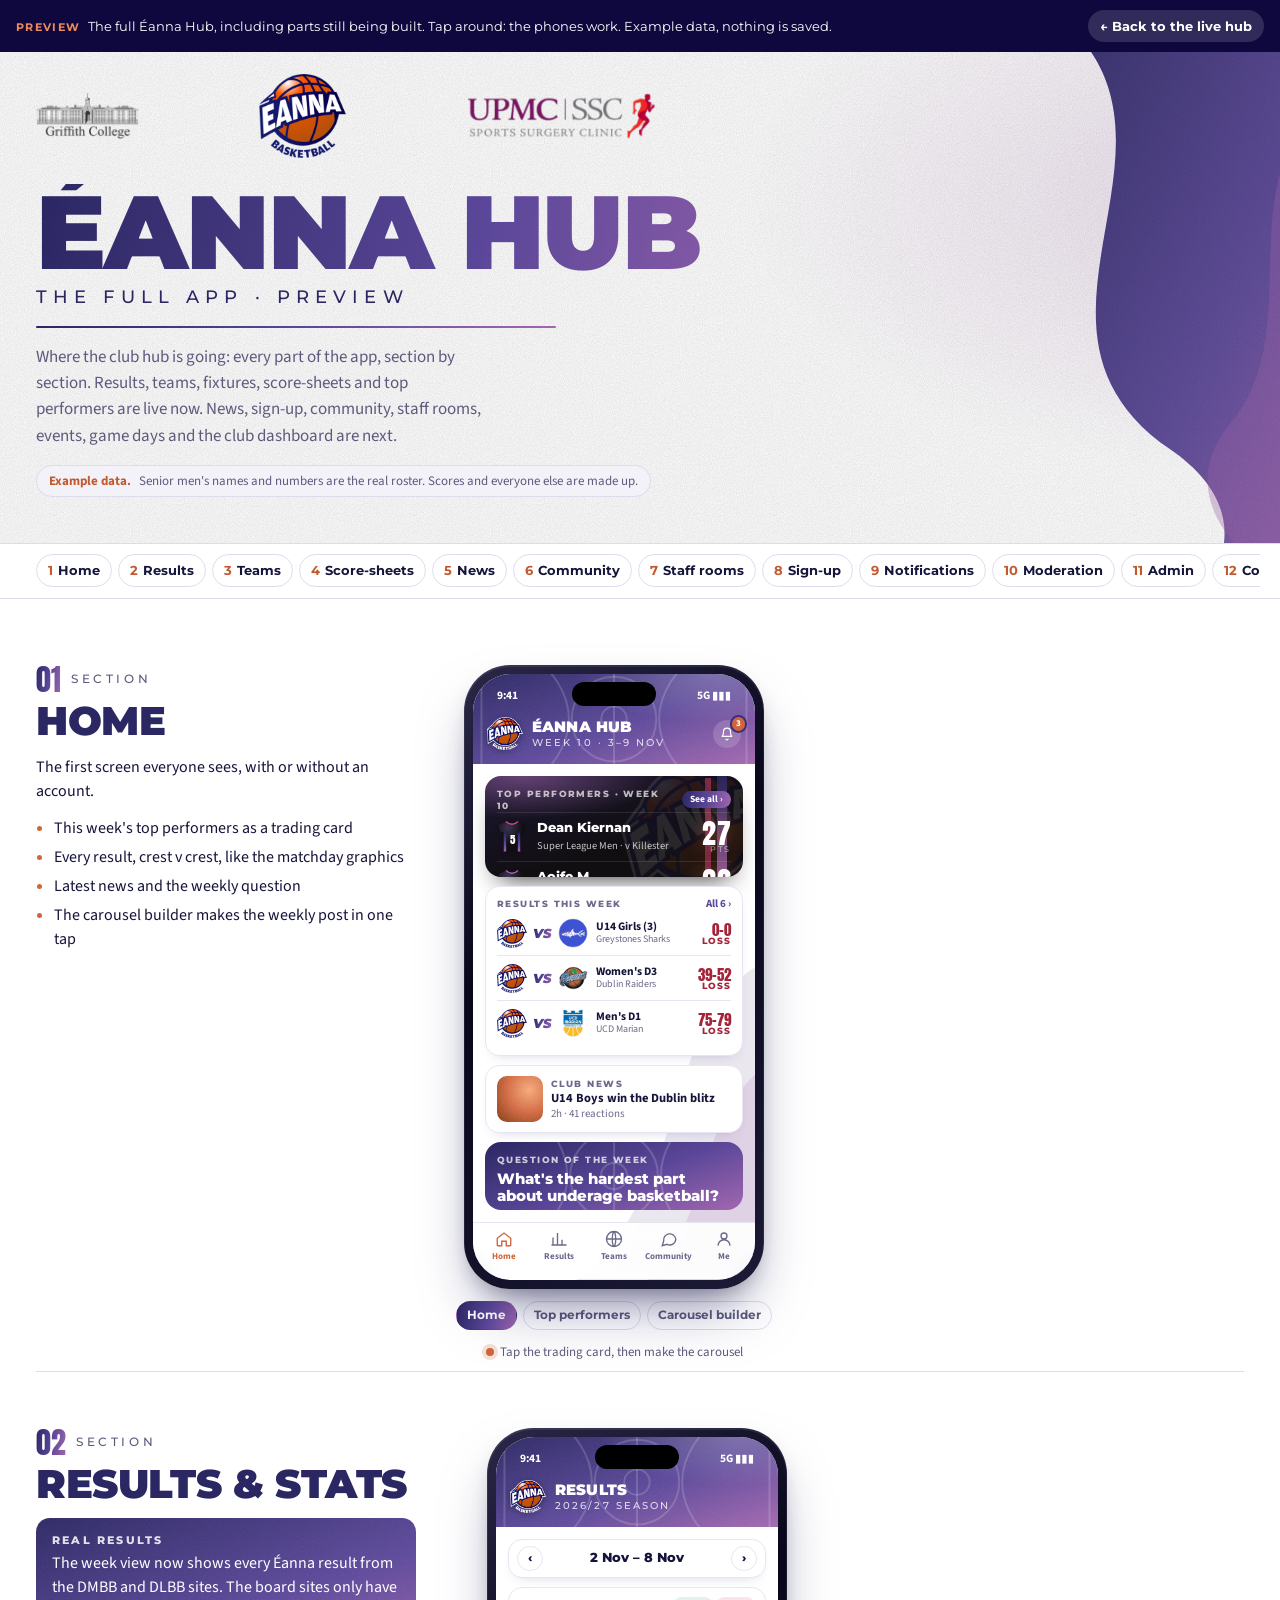
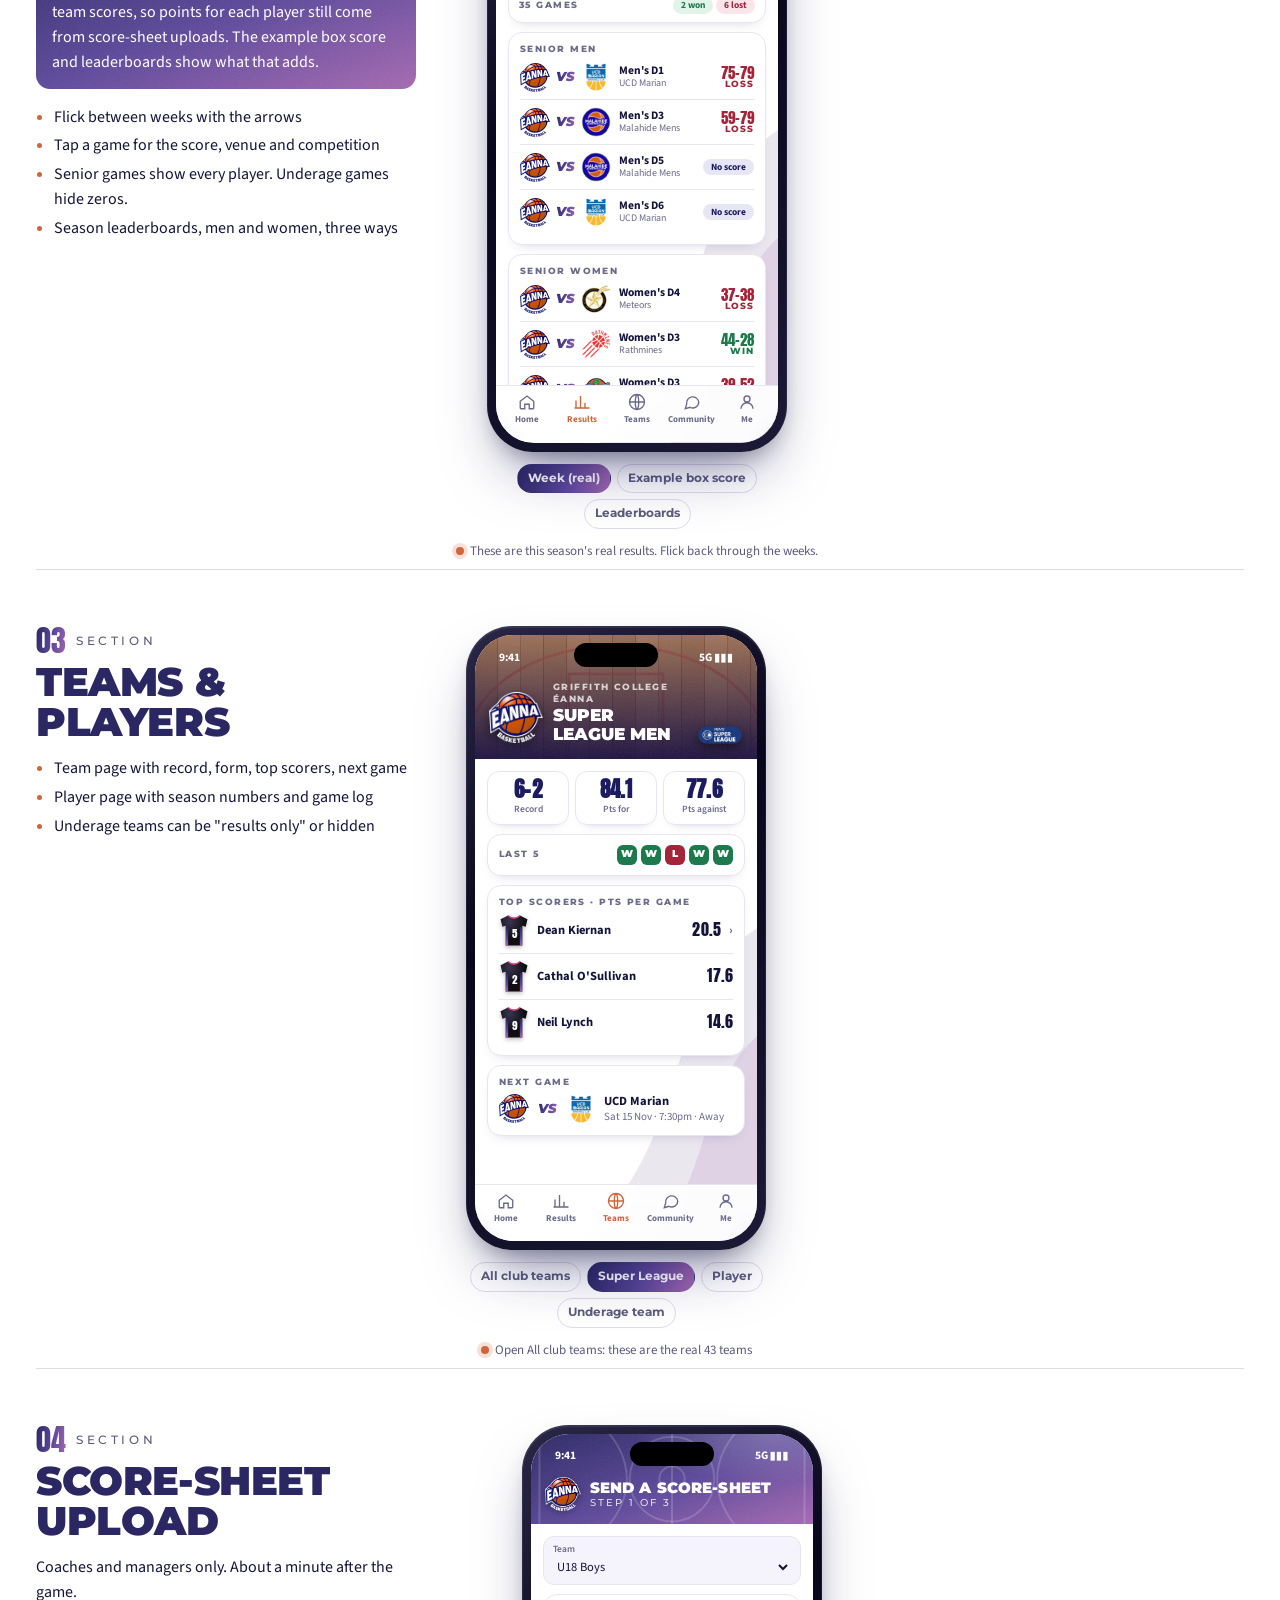
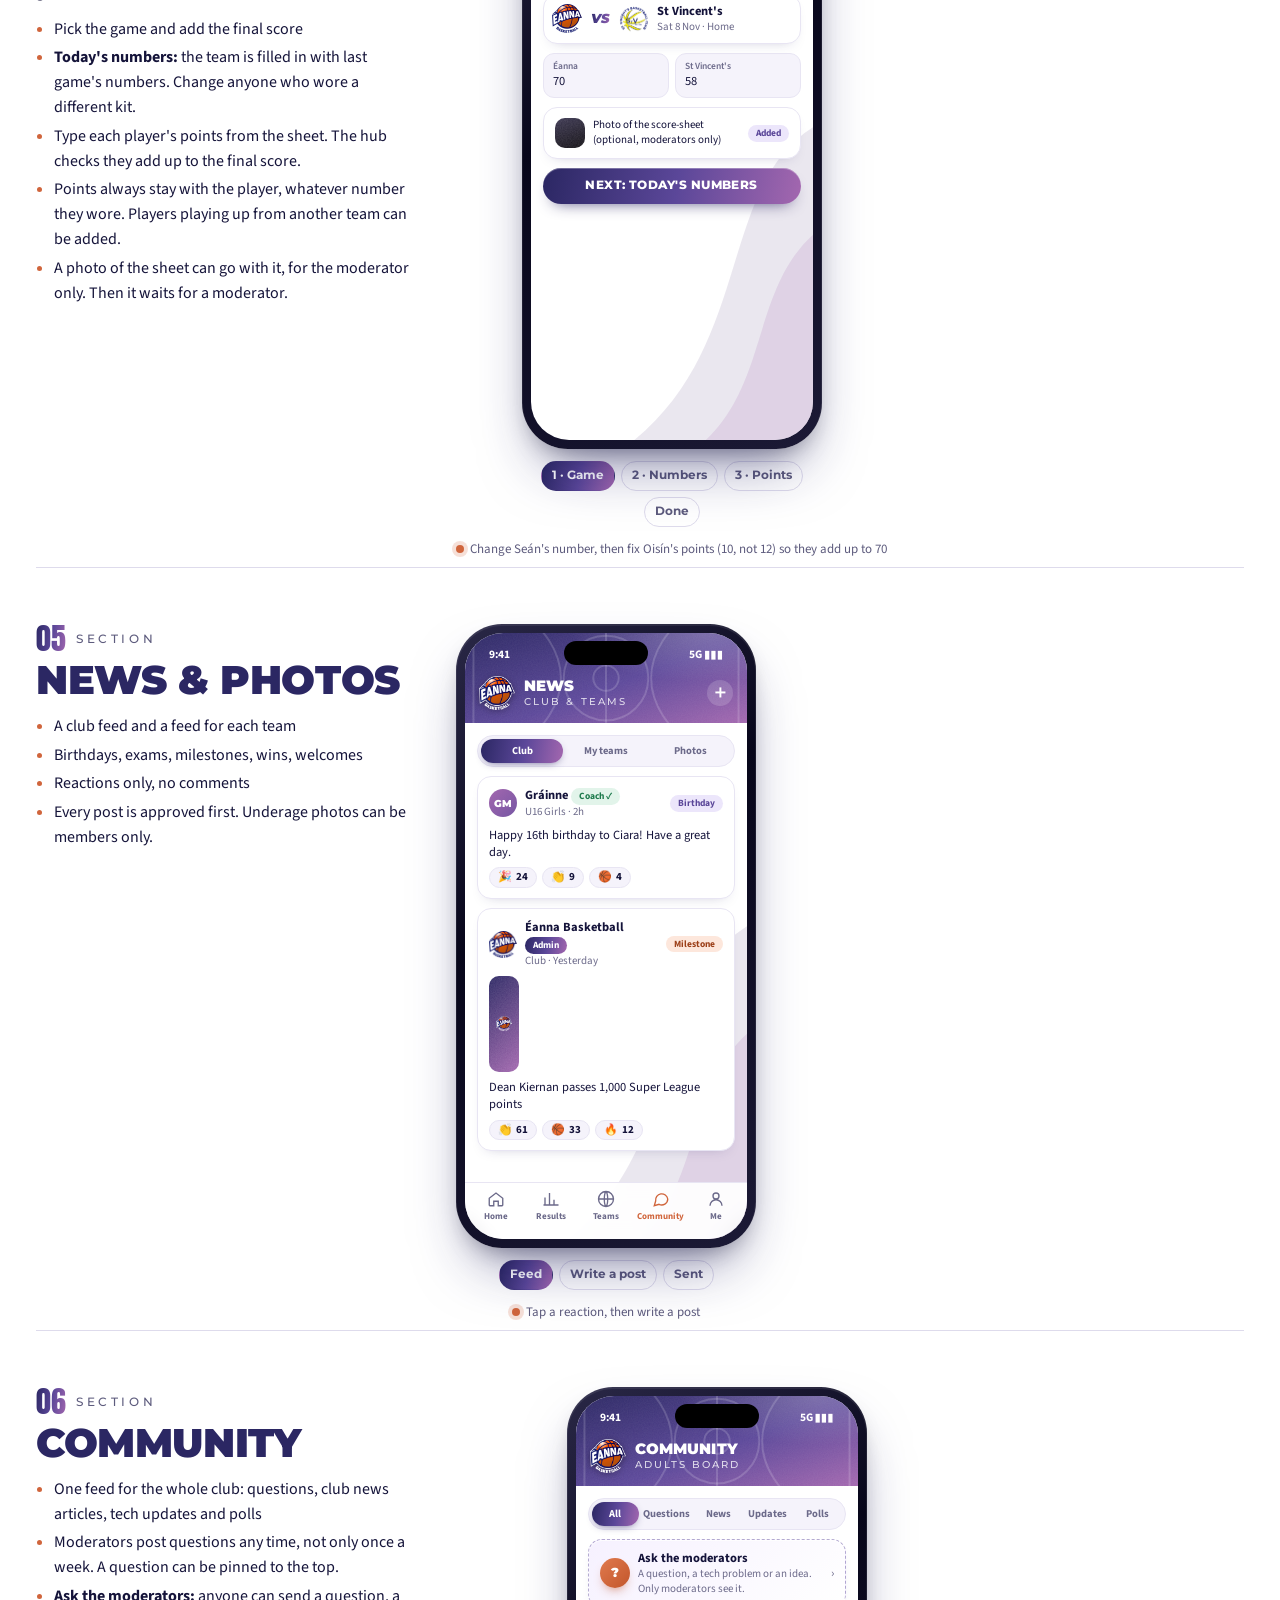
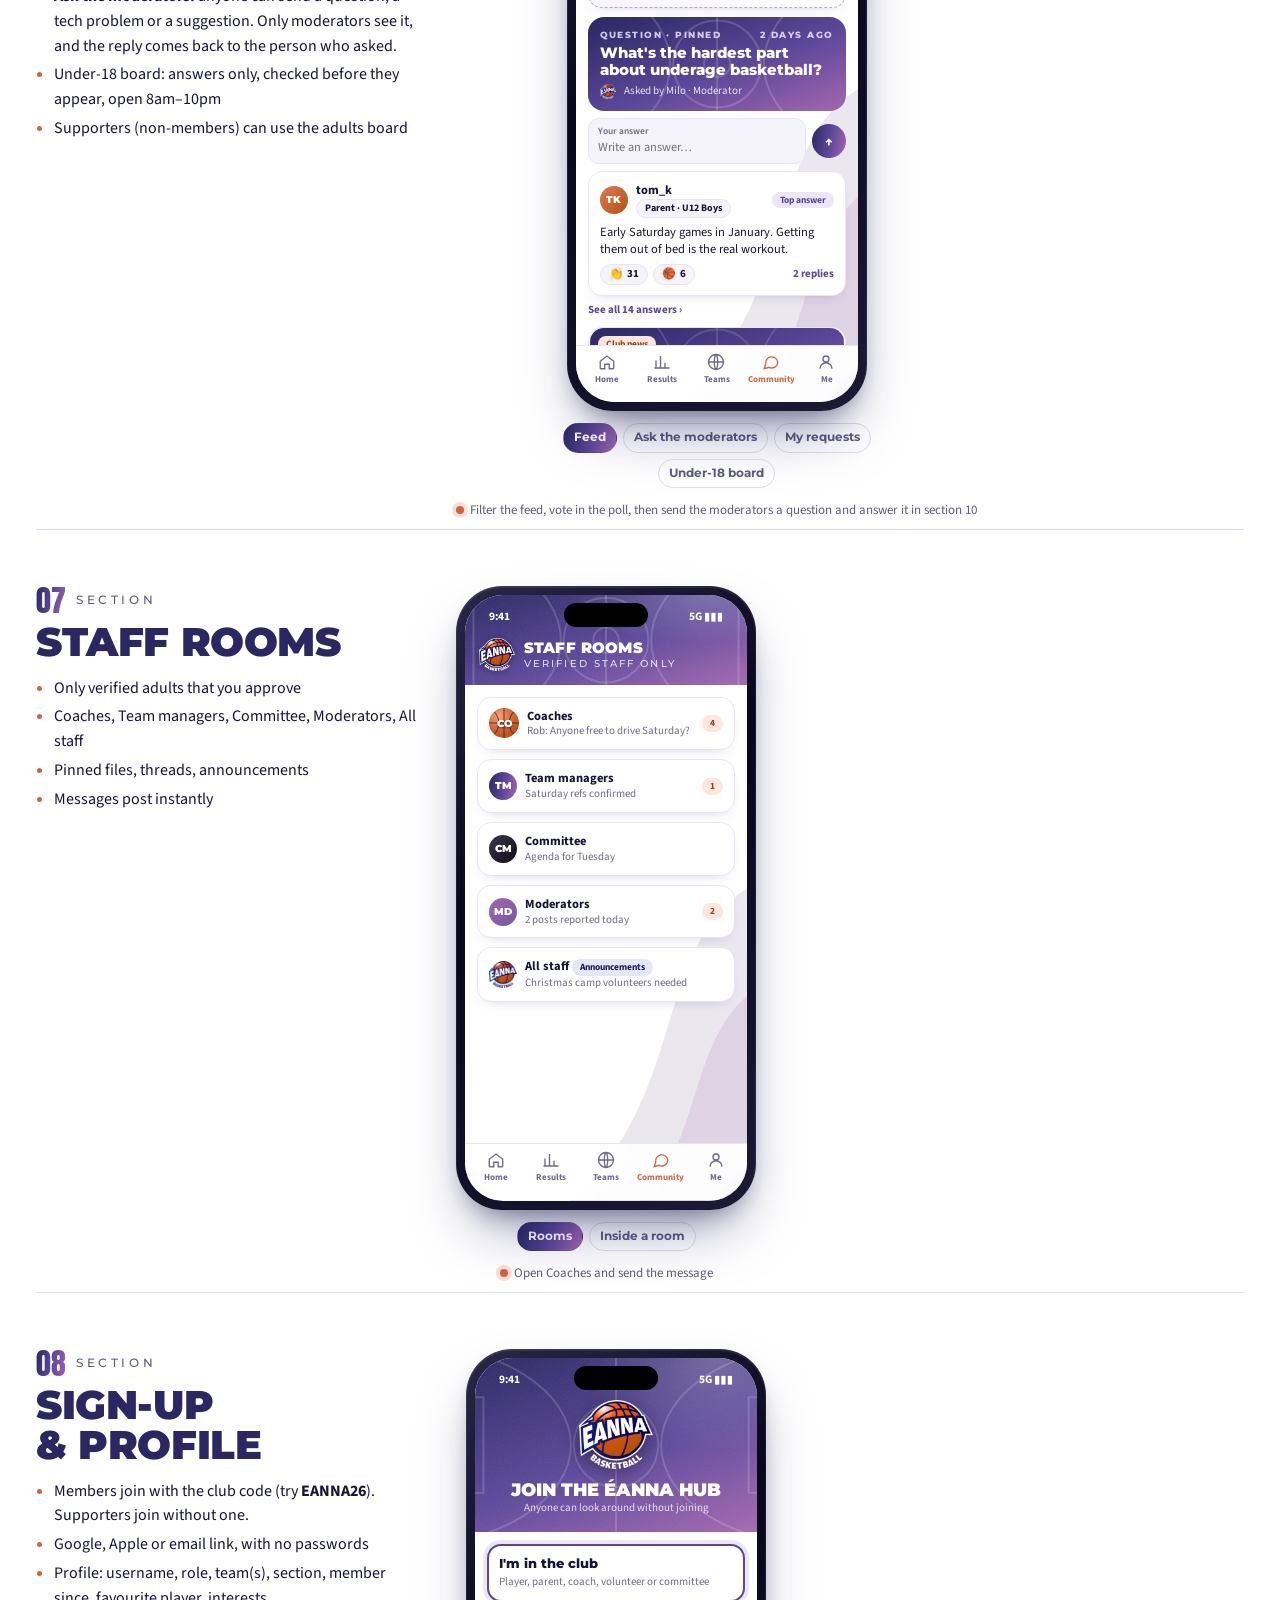
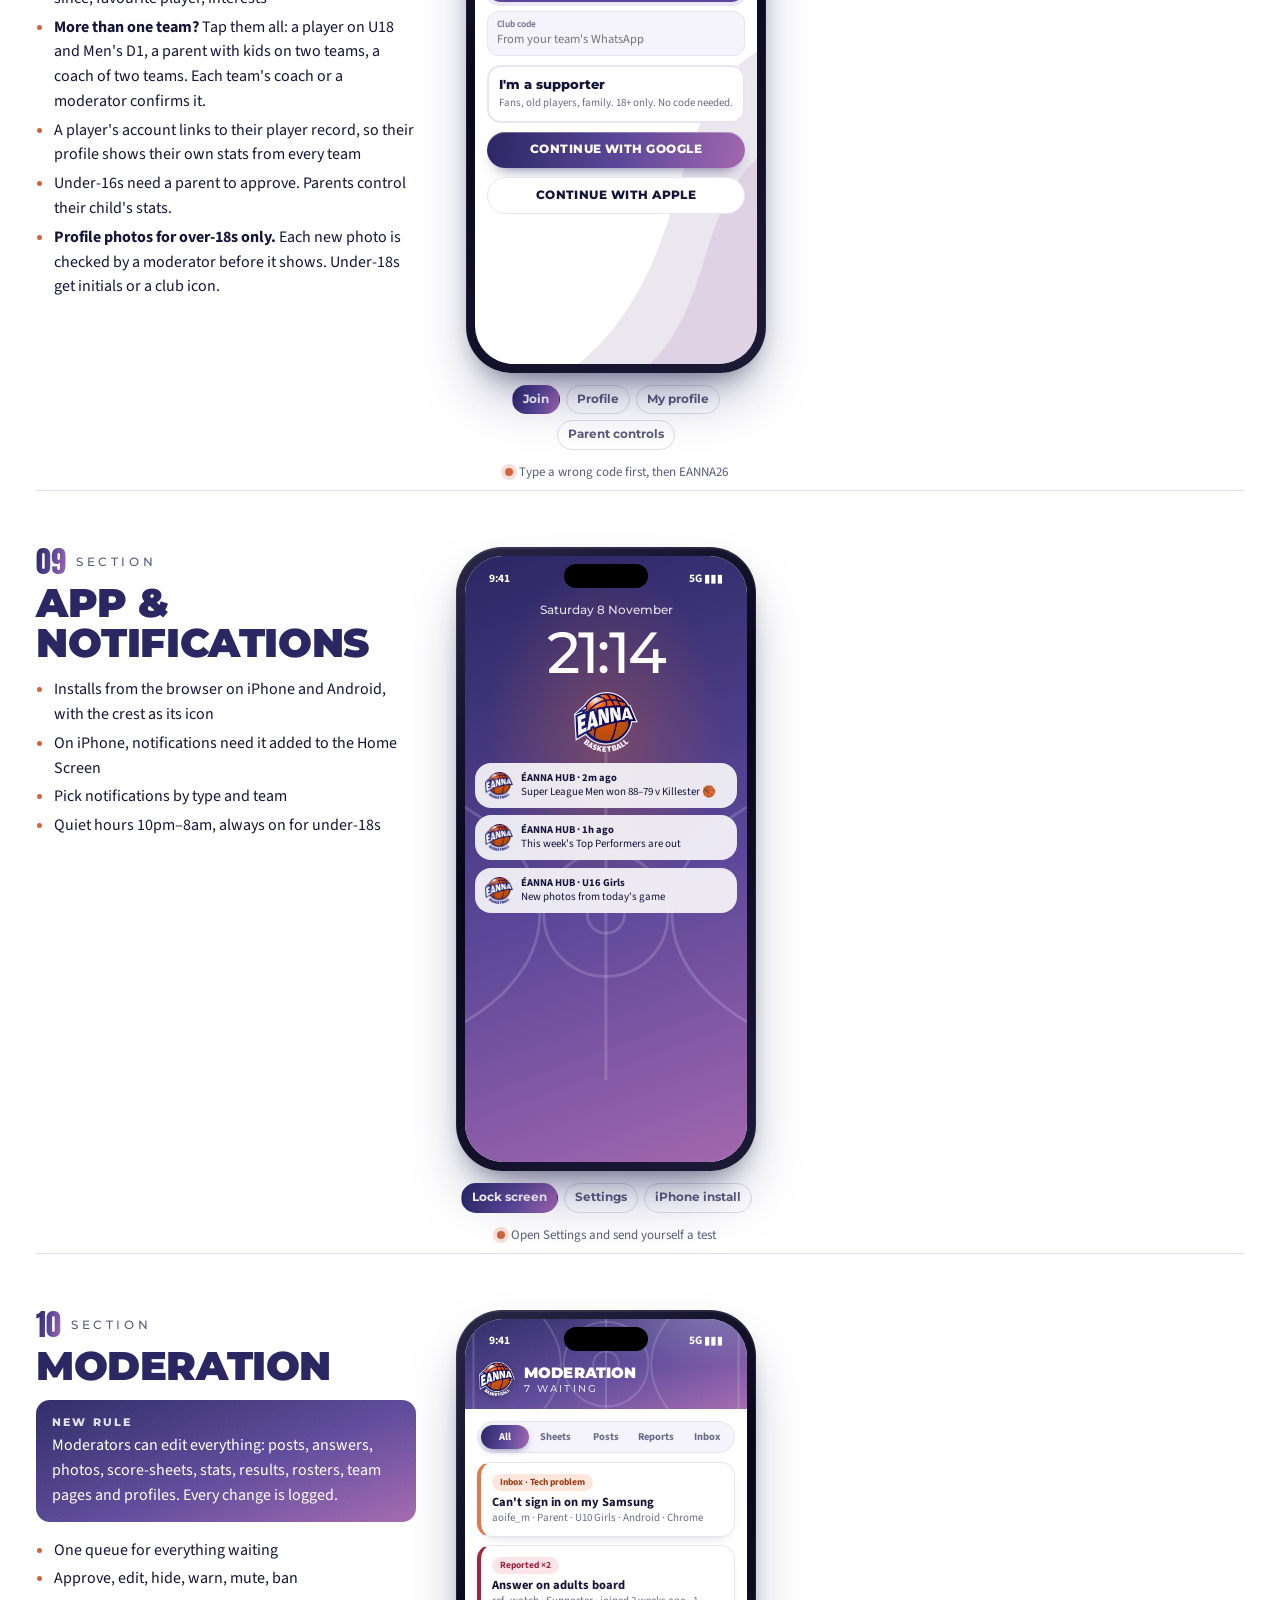
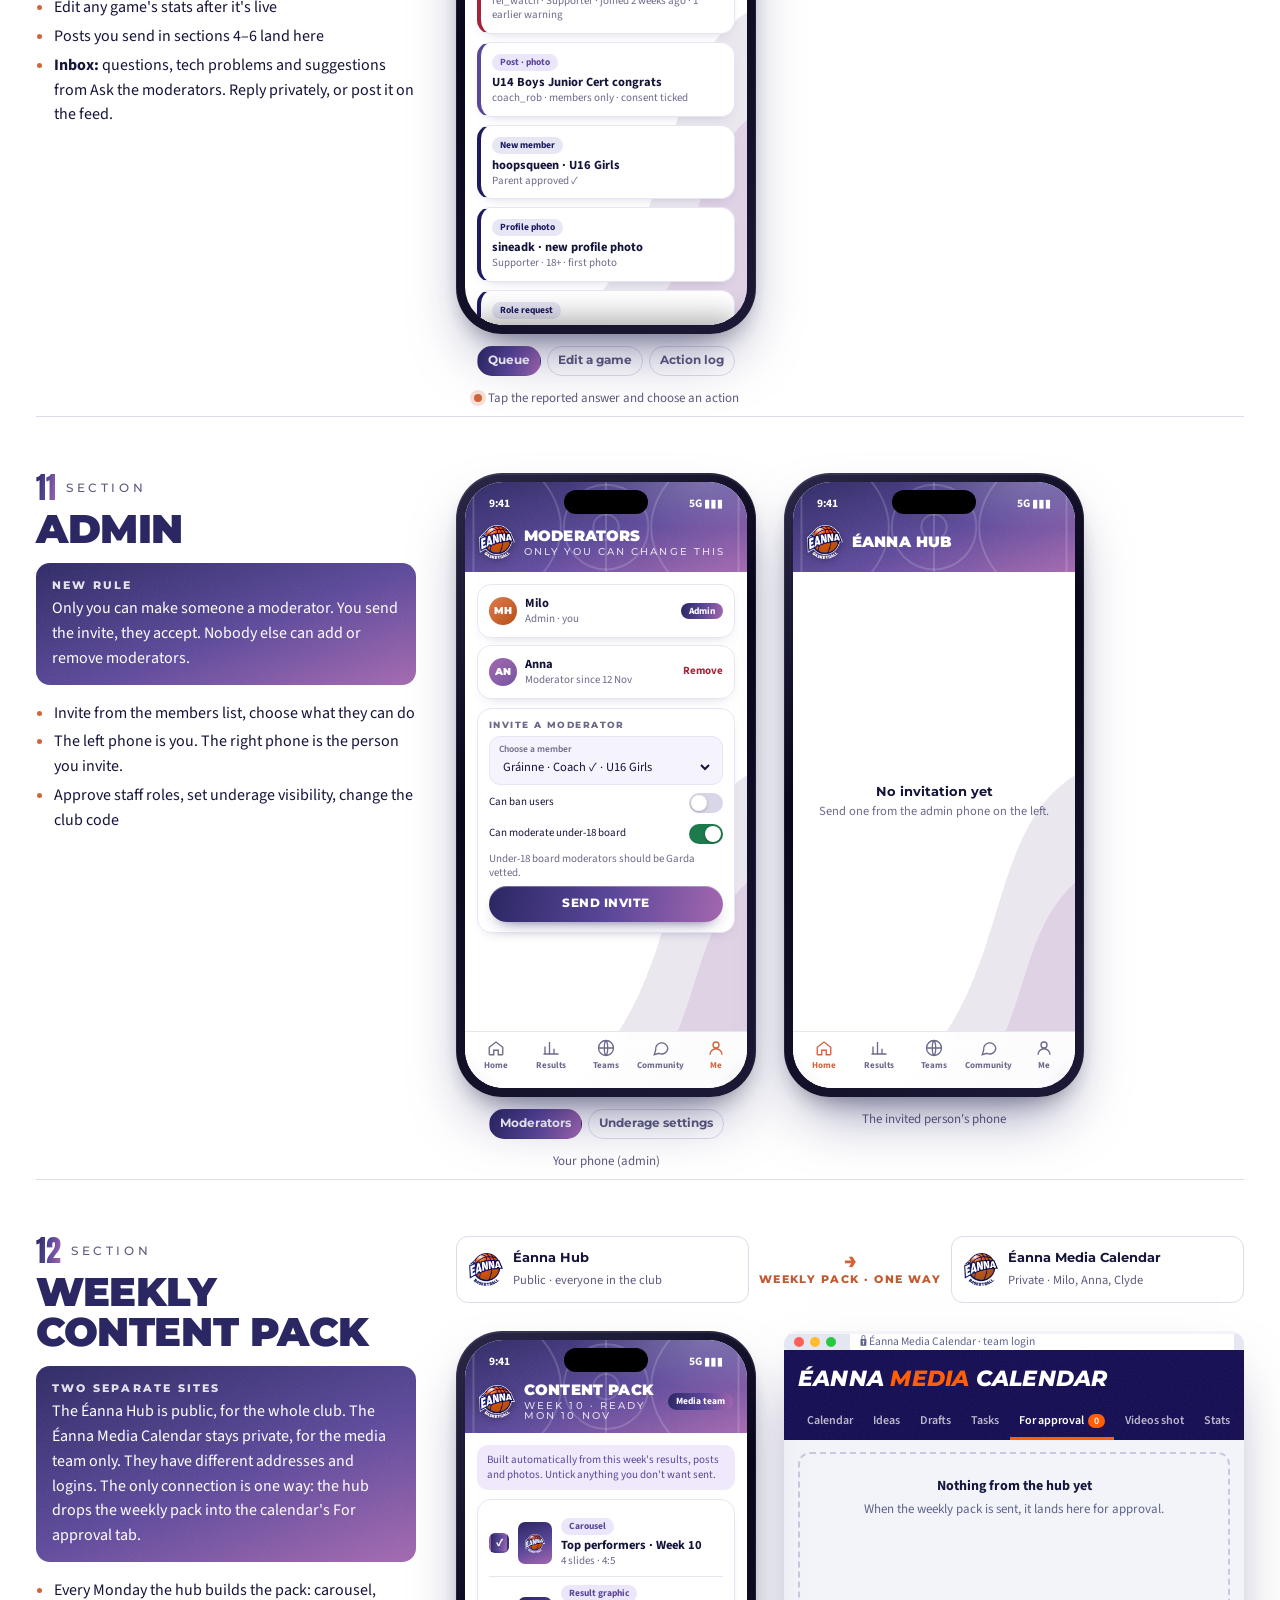
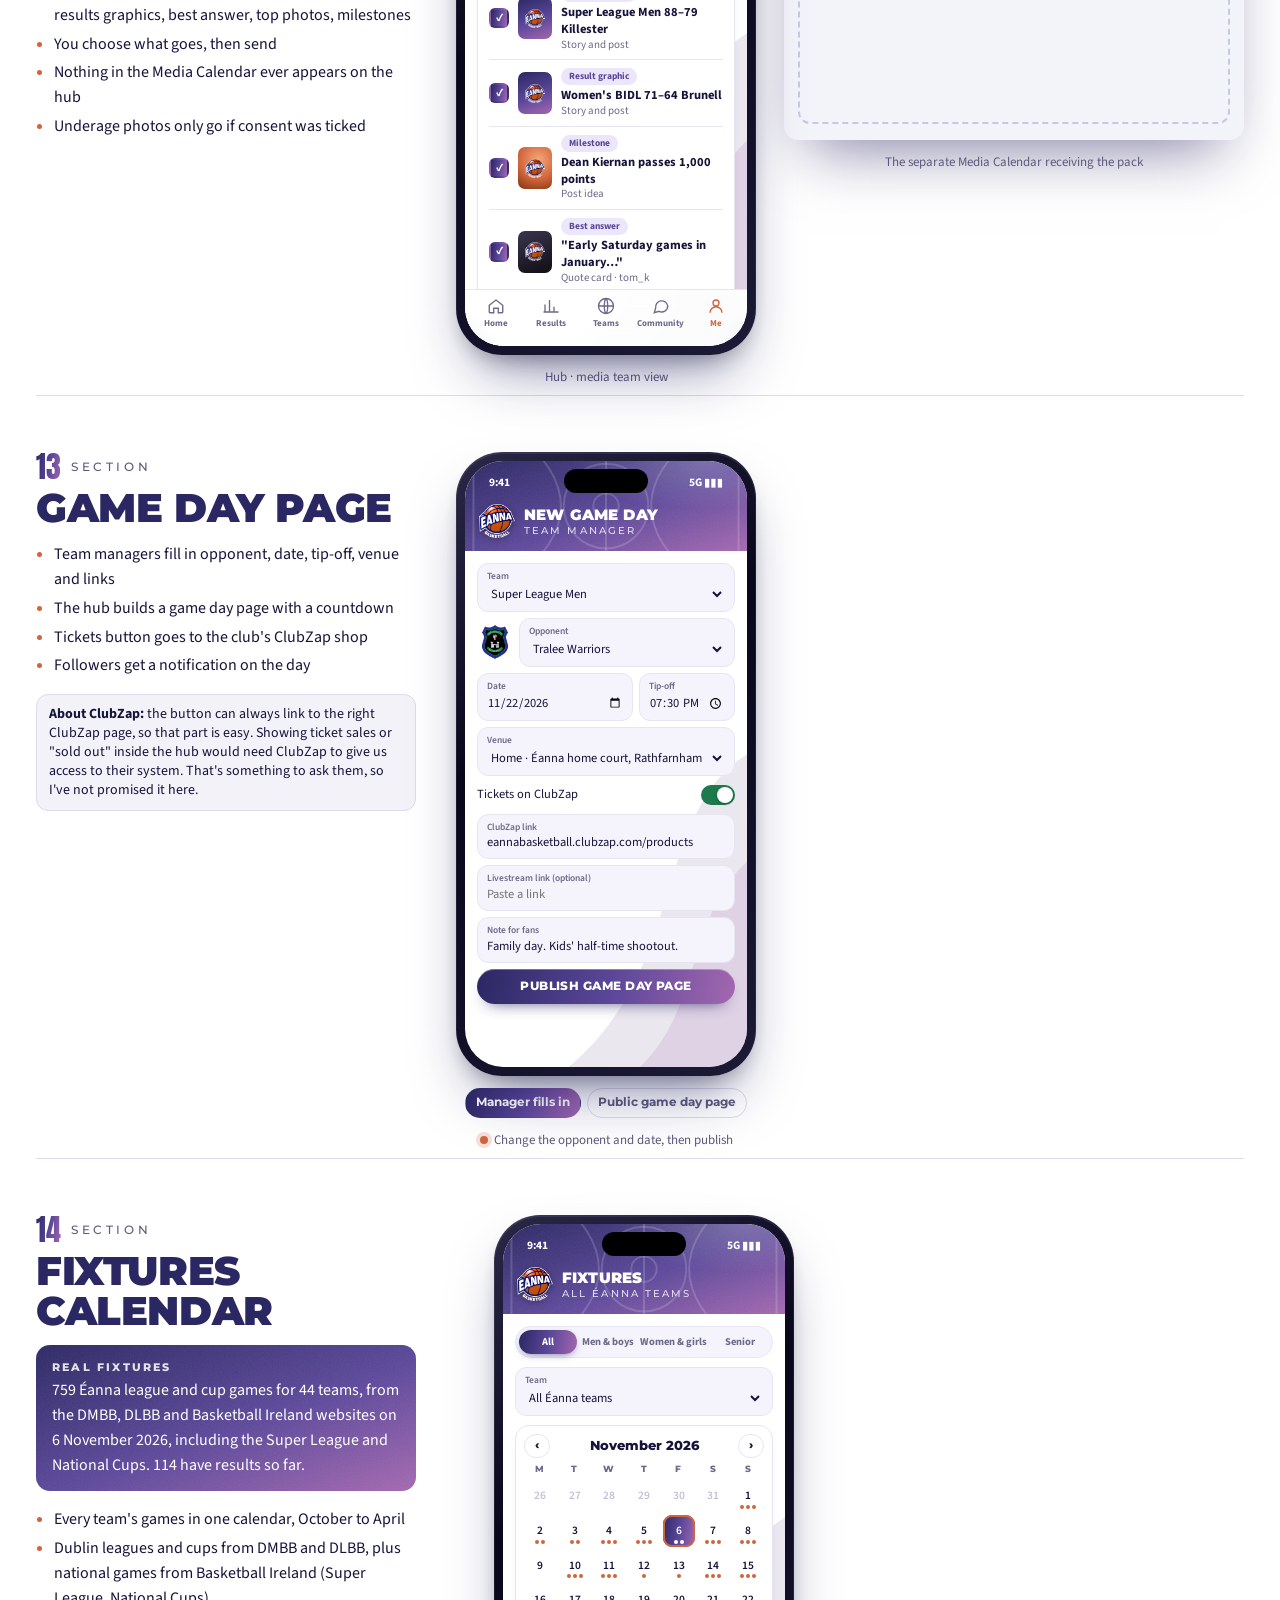
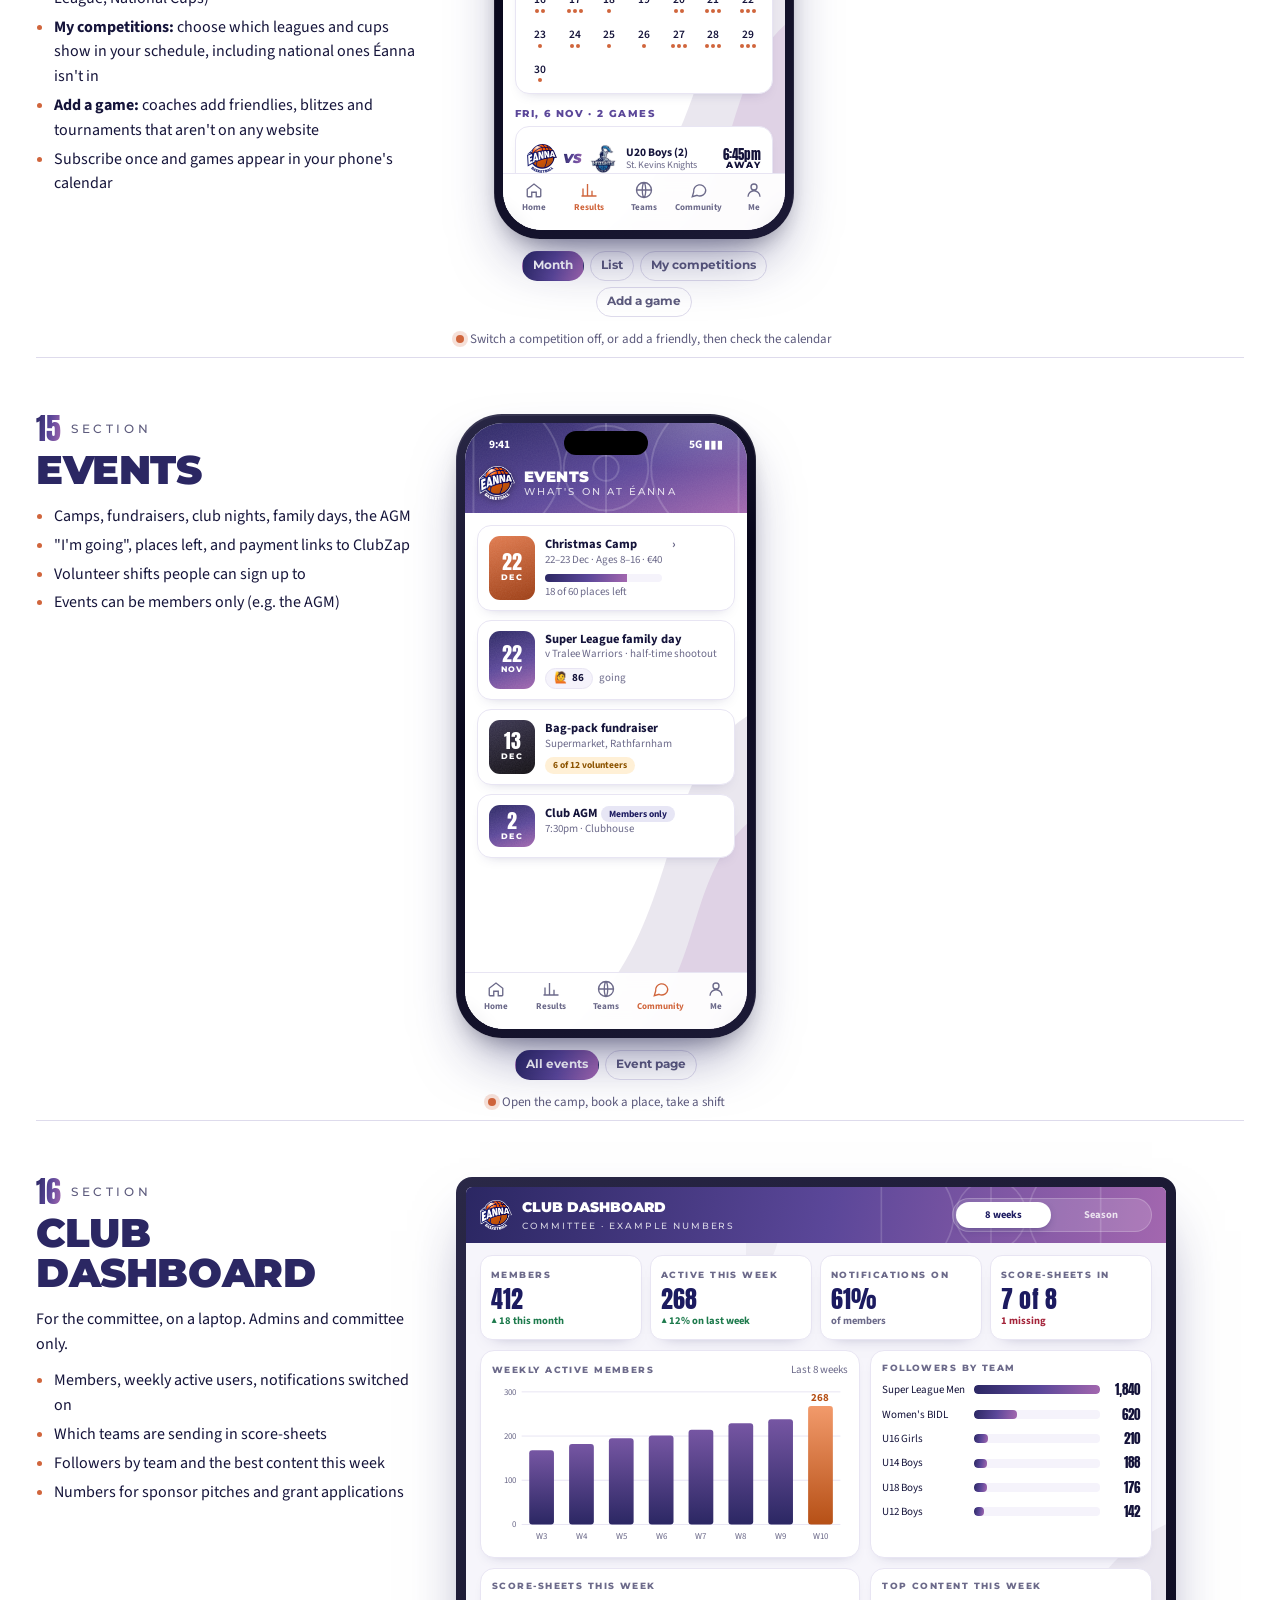
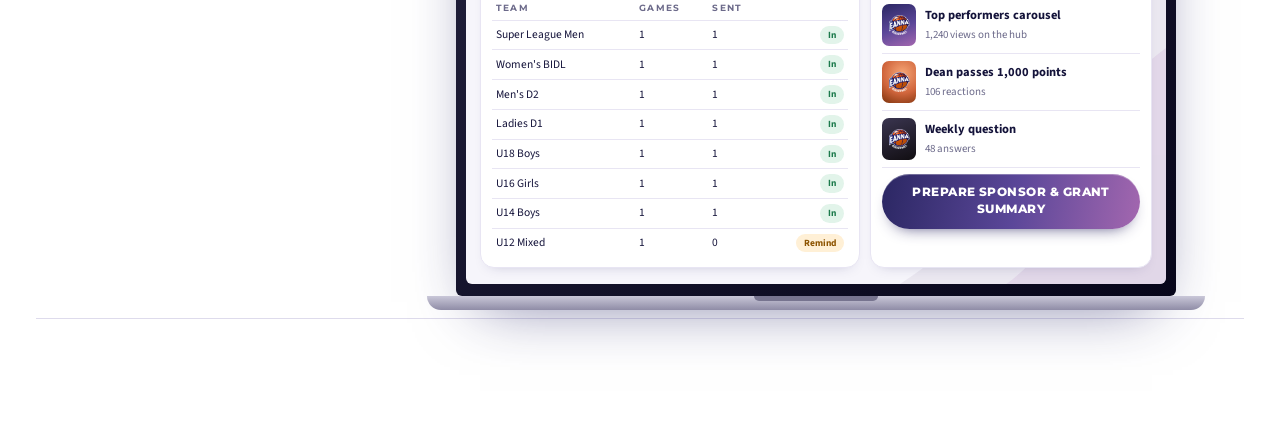
==== commit cba934c2: "Add files via upload" ====
--- a/preview.html
+++ b/preview.html
@@ -324,6 +324,17 @@
 .qitem.report{border-left-color:var(--no)} .qitem.sheet{border-left-color:var(--orange)} .qitem.post{border-left-color:var(--purple)} .qitem.user,.qitem.role{border-left-color:var(--navy)}
 .logi{font-size:11px;padding:6px 0;border-bottom:1px solid var(--a-line)}
 .logi:last-child{border:0}
+.askcard{width:100%;text-align:left;border:1.5px dashed rgba(91,71,153,.45);background:linear-gradient(135deg,#f6f1ff,#fff)}
+.askic{width:30px;height:30px;border-radius:50%;flex:none;display:grid;place-items:center;font-family:var(--display);font-weight:900;color:#fff;background:linear-gradient(135deg,#e07a4e,#c2562b);box-shadow:0 6px 12px -6px rgba(194,86,43,.9)}
+.artimg{position:relative;height:84px;margin:-10px -10px 0;border-radius:14px 14px 0 0;overflow:hidden;background:var(--grad-v);display:flex;align-items:flex-start;padding:8px}
+.artimg::before{content:"";position:absolute;inset:0;background:var(--court) center/160% auto no-repeat;opacity:.9}
+.artimg>*{position:relative}.artimg img{position:absolute;right:10px;bottom:-14px;width:76px;opacity:.9;transform:rotate(-8deg)}
+.pollopt{position:relative;display:flex;justify-content:space-between;width:100%;text-align:left;border:1px solid var(--a-line);border-radius:10px;padding:7px 9px;font-size:11.5px;font-weight:700;overflow:hidden;background:#fff}
+.pollopt i{position:absolute;inset:0 auto 0 0;background:rgba(91,71,153,.14);transition:width .45s cubic-bezier(.2,.8,.2,1)}
+.pollopt span{position:relative}.pollopt.me{border-color:var(--purple)}
+.req{display:grid;gap:5px}.req .rep{border-left:3px solid var(--purple);padding:4px 8px;background:#f6f1ff;border-radius:0 8px 8px 0}
+.qitem.help{border-left-color:#e07a4e}
+.pfpic{width:40px;height:40px;font-size:13px;background-size:cover!important;background-position:center!important}
 .empty{text-align:center;color:var(--a-mut);padding:16px 6px}
 .empty b{display:block;font-family:var(--display);color:var(--a-ink);font-size:13px;margin-bottom:3px}
 
@@ -536,8 +547,8 @@
           <div class="bd">
             <button class="tc" data-go="top" style="text-align:left">
               <div class="row sp"><span class="lbl">Top performers · Week 10</span><span class="pill p-gr">See all ›</span></div>
-              <div class="perf"><svg class="jy"><use href="#jsy"/><text x="20" y="33" text-anchor="middle" font-family="Anton" font-size="14" fill="#fff">5</text></svg><div class="f"><b>Dean Kiernan</b><span>Super League Men · v Killester</span></div><div class="n">27<small>PTS</small></div></div>
-              <div class="perf"><svg class="jy"><use href="#jsyw"/><text x="20" y="33" text-anchor="middle" font-family="Anton" font-size="14" fill="#fff">11</text></svg><div class="f"><b>Aoife M.</b><span>Women's BIDL · v Brunell</span></div><div class="n">22<small>PTS</small></div></div>
+              <div class="perf"><svg class="jy" viewBox="0 0 40 44"><use href="#jsy" width="40" height="44"/><text x="20" y="25.5" dominant-baseline="central" text-anchor="middle" font-family="Anton" font-size="14" fill="#fff">5</text></svg><div class="f"><b>Dean Kiernan</b><span>Super League Men · v Killester</span></div><div class="n">27<small>PTS</small></div></div>
+              <div class="perf"><svg class="jy" viewBox="0 0 40 44"><use href="#jsyw" width="40" height="44"/><text x="20" y="25.5" dominant-baseline="central" text-anchor="middle" font-family="Anton" font-size="14" fill="#fff">11</text></svg><div class="f"><b>Aoife M.</b><span>Women's BIDL · v Brunell</span></div><div class="n">22<small>PTS</small></div></div>
             </button>
             <div class="cd">
               <div class="row sp"><span class="lbl">Results this week</span><button class="sm" style="color:var(--purple);font-weight:700" data-ph="p2" data-go="week" data-scroll="s2">All 6 ›</button></div>
@@ -646,9 +657,9 @@
             <div class="cd row sp"><span class="lbl">Last 5</span><span class="form"><span class="W">W</span><span class="W">W</span><span class="L">L</span><span class="W">W</span><span class="W">W</span></span></div>
             <div class="cd">
               <div class="lbl">Top scorers · pts per game</div>
-              <button class="row" style="width:100%;padding:6px 0;border-bottom:1px solid var(--a-line)" data-go="player"><svg class="jy"><use href="#jsy"/><text x="20" y="33" text-anchor="middle" font-family="Anton" font-size="14" fill="#fff">5</text></svg><b class="f" style="text-align:left">Dean Kiernan</b><span class="n" style="font-size:16px">20.5</span><span class="chev">›</span></button>
-              <div class="row" style="padding:6px 0;border-bottom:1px solid var(--a-line)"><svg class="jy"><use href="#jsy"/><text x="20" y="33" text-anchor="middle" font-family="Anton" font-size="14" fill="#fff">2</text></svg><b class="f">Cathal O'Sullivan</b><span class="n" style="font-size:16px">17.6</span></div>
-              <div class="row" style="padding:6px 0"><svg class="jy"><use href="#jsy"/><text x="20" y="33" text-anchor="middle" font-family="Anton" font-size="14" fill="#fff">9</text></svg><b class="f">Neil Lynch</b><span class="n" style="font-size:16px">14.6</span></div>
+              <button class="row" style="width:100%;padding:6px 0;border-bottom:1px solid var(--a-line)" data-go="player"><svg class="jy" viewBox="0 0 40 44"><use href="#jsy" width="40" height="44"/><text x="20" y="25.5" dominant-baseline="central" text-anchor="middle" font-family="Anton" font-size="14" fill="#fff">5</text></svg><b class="f" style="text-align:left">Dean Kiernan</b><span class="n" style="font-size:16px">20.5</span><span class="chev">›</span></button>
+              <div class="row" style="padding:6px 0;border-bottom:1px solid var(--a-line)"><svg class="jy" viewBox="0 0 40 44"><use href="#jsy" width="40" height="44"/><text x="20" y="25.5" dominant-baseline="central" text-anchor="middle" font-family="Anton" font-size="14" fill="#fff">2</text></svg><b class="f">Cathal O'Sullivan</b><span class="n" style="font-size:16px">17.6</span></div>
+              <div class="row" style="padding:6px 0"><svg class="jy" viewBox="0 0 40 44"><use href="#jsy" width="40" height="44"/><text x="20" y="25.5" dominant-baseline="central" text-anchor="middle" font-family="Anton" font-size="14" fill="#fff">9</text></svg><b class="f">Neil Lynch</b><span class="n" style="font-size:16px">14.6</span></div>
             </div>
             <div class="cd"><div class="lbl">Next game</div><div class="row" style="margin-top:5px"><img class="cr" src="assets/crest.png" alt=""><span class="vs">VS</span><img class="cr" src="assets/ucd-marian.png" alt="UCD Marian"><div class="f"><b>UCD Marian</b><div class="sm mut">Sat 15 Nov · 7:30pm · Away</div></div></div></div>
           </div>
@@ -657,7 +668,7 @@
         <div class="scr" data-s="player">
           <div class="top" style="background:radial-gradient(80% 70% at 20% 0%,rgba(163,103,175,.6),transparent 60%),linear-gradient(160deg,#1a1730,#110E12)"><div class="sb"><span>9:41</span><span>5G ▮▮▮</span></div>
             <div class="ah"><button class="back" data-go="team" aria-label="Back">‹</button><div class="t">Player</div></div>
-            <div class="row" style="position:relative;z-index:2;padding:0 16px 16px;gap:12px"><svg style="width:70px;height:77px;filter:drop-shadow(0 8px 12px rgba(0,0,0,.5))"><use href="#jsy"/><text x="20" y="33" text-anchor="middle" font-family="Anton" font-size="14" fill="#fff">5</text></svg><div class="f"><div class="h" style="font-size:19px;font-weight:900;text-transform:uppercase;line-height:1">Dean<br>Kiernan</div><div class="sm" style="opacity:.75;margin-top:4px">Super League Men · Guard</div><span class="badge" style="margin-top:6px;background:rgba(255,255,255,.12);border-color:rgba(255,255,255,.2);color:#fff">Member since 2015</span></div></div>
+            <div class="row" style="position:relative;z-index:2;padding:0 16px 16px;gap:12px"><svg viewBox="0 0 40 44" style="width:70px;height:77px;filter:drop-shadow(0 8px 12px rgba(0,0,0,.5))"><use href="#jsy" width="40" height="44"/><text x="20" y="25.5" dominant-baseline="central" text-anchor="middle" font-family="Anton" font-size="14" fill="#fff">5</text></svg><div class="f"><div class="h" style="font-size:19px;font-weight:900;text-transform:uppercase;line-height:1">Dean<br>Kiernan</div><div class="sm" style="opacity:.75;margin-top:4px">Super League Men · Guard</div><span class="badge" style="margin-top:6px;background:rgba(255,255,255,.12);border-color:rgba(255,255,255,.2);color:#fff">Member since 2015</span></div></div>
             <div class="grain w"></div></div>
           <div class="bd">
             <div class="stat3"><div><span class="n">8</span><span>Games</span></div><div><span class="n">20.5</span><span>Pts/game</span></div><div><span class="n">31</span><span>Season high</span></div></div>
@@ -694,8 +705,8 @@
             <div class="banner b-pu"><b>Results only.</b> This age group shows team results, not individual stats.</div>
             <div class="stat3"><div><span class="n">4–3</span><span>Record</span></div><div><span class="n">7</span><span>Games</span></div><div><span class="n">2</span><span>Blitzes</span></div></div>
             <div class="cd"><div class="lbl">Results</div>
-              <div class="mt"><img class="cr" src="assets/crest.png" alt=""><span class="vs">VS</span><span class="oi">LU</span><div class="who"><b>Lucan</b><span>1 Nov · Home</span></div><div class="sc w">24–18<small>WIN</small></div></div>
-              <div class="mt"><img class="cr" src="assets/crest.png" alt=""><span class="vs">VS</span><span class="oi">TE</span><div class="who"><b>Templeogue</b><span>25 Oct · Away</span></div><div class="sc l">16–22<small>LOSS</small></div></div>
+              <div class="mt"><img class="cr" src="assets/crest.png" alt=""><span class="vs">VS</span><img class="cr" src="assets/malahide.png" alt="Malahide"><div class="who"><b>Malahide</b><span>1 Nov · Home</span></div><div class="sc w">24–18<small>WIN</small></div></div>
+              <div class="mt"><img class="cr" src="assets/crest.png" alt=""><span class="vs">VS</span><img class="cr" src="assets/templeogue.png" alt="Templeogue"><div class="who"><b>Templeogue</b><span>25 Oct · Away</span></div><div class="sc l">16–22<small>LOSS</small></div></div>
             </div>
             <div class="cd row"><div class="ph-img m cr" style="width:46px;height:46px;flex:none"></div><div class="f"><div class="lbl">Team news · members only</div><b>Great effort at the Swords blitz</b></div></div>
           </div>
@@ -714,8 +725,8 @@
   <div class="notes">
     <div class="kick"><span class="n">04</span>Section</div>
     <h2>Score-sheet upload</h2>
-    <p>Coaches and managers only. It takes about 30 seconds.</p>
-    <ul><li>Pick the game, snap the sheet, add the final score</li><li>The hub reads it and checks the points add up</li><li>Unclear numbers show in orange to fix</li><li>Then it waits for a moderator</li></ul>
+    <p>Coaches and managers only. About a minute after the game.</p>
+    <ul><li>Pick the game and add the final score</li><li><b>Today's numbers:</b> the team is filled in with last game's numbers. Change anyone who wore a different kit.</li><li>Type each player's points from the sheet. The hub checks they add up to the final score.</li><li>Points always stay with the player, whatever number they wore. Players playing up from another team can be added.</li><li>A photo of the sheet can go with it, for the moderator only. Then it waits for a moderator.</li></ul>
     <div class="qs"><h3>Your answers</h3>
       <label><span>Should the coach check the points, or only the moderator?</span><textarea class="ans" id="q4a" data-q="4 Score-sheets · Who checks the points?"></textarea></label>
       <label><span>Add a "player of the game" pick here?</span><textarea class="ans" id="q4b" data-q="4 Score-sheets · Player of the game pick?"></textarea></label>
@@ -726,49 +737,50 @@
       <div class="ph" id="p4"><div class="scrn"><div class="island"></div>
         <div class="scr on" data-s="snap">
           <div class="top"><div class="sb"><span>9:41</span><span>5G ▮▮▮</span></div>
-            <div class="ah"><img class="crest" src="assets/crest-dark.png" alt=""><div class="t">Upload score-sheet<small>Step 1 of 2</small></div></div><div class="grain w"></div></div>
+            <div class="ah"><img class="crest" src="assets/crest-dark.png" alt=""><div class="t">Send a score-sheet<small>Step 1 of 3</small></div></div><div class="grain w"></div></div>
           <div class="bd">
             <label class="fld"><span>Team</span><select id="upTeam"><option>U18 Boys</option><option>Super League Men</option><option>U16 Girls</option></select></label>
             <div class="cd row" style="padding:8px"><img class="cr" src="assets/crest.png" alt=""><span class="vs">VS</span><img class="cr" src="assets/st-vincents.png" alt="St Vincent's"><div class="f"><b>St Vincent's</b><div class="sm mut">Sat 8 Nov · Home</div></div></div>
-            <div class="sheetimg"><div class="cols"><div></div><div></div></div><span class="ink" style="left:24px;top:40px">7 · 4 · 12 · 9</span><span class="ink" style="left:150px;top:60px">70 – 58</span><span class="ink" style="left:30px;top:96px">15 · 5 · 4 · 7</span></div>
             <div class="row" style="gap:6px"><label class="fld f"><span>Éanna</span><input id="usA" value="70" inputmode="numeric"></label><label class="fld f"><span>St Vincent's</span><input id="usB" value="58" inputmode="numeric"></label></div>
-            <div class="cd row sm"><div class="ph-img k" style="width:30px;height:30px;flex:none"></div><span class="f">Team photos (optional)</span><span class="pill p-pu">2 added</span></div>
-            <button class="btn" data-go="scan">Read score-sheet</button>
-          </div>
-        </div>
-        <div class="scr" data-s="scan">
-          <div class="top"><div class="sb"><span>9:41</span><span>5G ▮▮▮</span></div>
-            <div class="ah"><img class="crest" src="assets/crest-dark.png" alt=""><div class="t">Reading…<small>Usually 5 seconds</small></div></div><div class="grain w"></div></div>
-          <div class="bd" style="justify-content:center">
-            <div class="sheetimg" style="transform:none"><div class="cols"><div></div><div></div></div><span class="ink" style="left:24px;top:40px">7 · 4 · 12 · 9</span><span class="ink" style="left:150px;top:60px">70 – 58</span><div class="scanline"></div></div>
-            <div style="text-align:center"><b class="h">Matching shirt numbers to the U18 Boys roster</b><div class="sm mut">Counting baskets in the running score</div></div>
+            <div class="cd row sm"><div class="ph-img k" style="width:30px;height:30px;flex:none"></div><span class="f">Photo of the score-sheet (optional, moderators only)</span><span class="pill p-pu">Added</span></div>
+            <button class="btn" data-go="nums">Next: today's numbers</button>
+          </div>
+        </div>
+        <div class="scr" data-s="nums">
+          <div class="top"><div class="sb"><span>9:41</span><span>5G ▮▮▮</span></div>
+            <div class="ah"><button class="back" data-go="snap" aria-label="Back">‹</button><div class="t">Today's numbers<small>Step 2 of 3</small></div></div><div class="grain w"></div></div>
+          <div class="bd">
+            <div class="banner b-pu">Filled in from last game. Change anyone who wore a different number today.</div>
+            <div class="cd" id="numRows" style="display:grid;gap:0"></div>
+            <button class="btn g" data-act="playUp" id="upBtn">+ Playing up from another team</button>
+            <button class="btn" data-go="check">Next: points</button>
           </div>
         </div>
         <div class="scr" data-s="check">
           <div class="top"><div class="sb"><span>9:41</span><span>5G ▮▮▮</span></div>
-            <div class="ah"><button class="back" data-go="snap" aria-label="Back">‹</button><div class="t">Check the points<small>Step 2 of 2</small></div></div><div class="grain w"></div></div>
+            <div class="ah"><button class="back" data-go="nums" aria-label="Back">‹</button><div class="t">Points<small>Step 3 of 3</small></div></div><div class="grain w"></div></div>
           <div class="bd">
             <div id="chkBanner" class="banner"></div>
             <div class="cd"><table class="bx"><thead><tr><th>#</th><th>Player</th><th class="r">Pts</th></tr></thead><tbody id="chkRows"></tbody></table></div>
-            <div class="sm mut">Orange means the handwriting was unclear. Use − and + to fix it.</div>
+            <div class="sm mut">Type the points from the sheet. Leave blank if they didn't play.</div>
             <button class="btn" id="chkSend" data-act="sendSheet">Send for checking</button>
           </div>
         </div>
         <div class="scr" data-s="sent">
           <div class="top"><div class="sb"><span>9:41</span><span>5G ▮▮▮</span></div>
-            <div class="ah"><img class="crest" src="assets/crest-dark.png" alt=""><div class="t">Upload score-sheet</div></div><div class="grain w"></div></div>
+            <div class="ah"><img class="crest" src="assets/crest-dark.png" alt=""><div class="t">Send a score-sheet<small>Done</small></div></div><div class="grain w"></div></div>
           <div class="bd" style="justify-content:center;text-align:center;gap:12px">
             <div class="ball" style="width:66px;height:66px;margin:0 auto;font-size:26px">✓</div>
             <div class="h" style="font-size:17px;text-transform:uppercase;font-weight:900"><span class="gt">Sent for checking</span></div>
             <p class="mut" style="margin:0">A moderator will check it, usually within a day. You'll get a notification when it's live.</p>
             <div class="cd" style="text-align:left"><div class="row sp"><b>U18 Boys v St Vincent's</b><span class="pill p-warn">Waiting</span></div><div class="sm mut">Sent by Coach Mark ✓ · it's now in the moderation queue (section 10)</div></div>
-            <button class="btn g" data-go="snap">Upload another</button>
+            <button class="btn g" data-go="snap">Send another</button>
           </div>
         </div>
         <div class="toast"></div>
       </div></div>
-      <div class="chips" data-for="p4"><button class="on" data-go="snap">1 · Snap</button><button data-go="scan">Reading</button><button data-go="check">2 · Check</button><button data-go="sent">Done</button></div>
-      <div class="tip">Press Read, then fix the orange number until it adds up to 70</div>
+      <div class="chips" data-for="p4"><button class="on" data-go="snap">1 · Game</button><button data-go="nums">2 · Numbers</button><button data-go="check">3 · Points</button><button data-go="sent">Done</button></div>
+      <div class="tip">Change Seán's number, then fix Oisín's points (10, not 12) so they add up to 70</div>
     </div>
   </div>
 </section>
@@ -852,55 +864,106 @@
   <div class="notes">
     <div class="kick"><span class="n">06</span>Section</div>
     <h2>Community</h2>
-    <ul><li>You set one question a week</li><li>Adults board: answers and replies</li><li>Under-18 board: answers only, held for approval, open 8am–10pm</li><li>Supporters (non-members) can use the adults board</li><li>Badges show team and role</li></ul>
+    <ul><li>One feed for the whole club: questions, club news articles, tech updates and polls</li><li>Moderators post questions any time, not only once a week. A question can be pinned to the top.</li><li><b>Ask the moderators:</b> anyone can send a question, a tech problem or a suggestion. Only moderators see it, and the reply comes back to the person who asked.</li><li>Under-18 board: answers only, checked before they appear, open 8am–10pm</li><li>Supporters (non-members) can use the adults board</li></ul>
     <div class="qs"><h3>Your answers</h3>
-      <label><span>More than one question a week?</span><textarea class="ans" id="q6a" data-q="6 Community · More than one question a week?"></textarea></label>
-      <label><span>Best answer each week goes on socials?</span><textarea class="ans" id="q6b" data-q="6 Community · Best answer on socials?"></textarea></label>
+      <label><span>Who can post articles and tech updates: moderators only, or the media team too?</span><textarea class="ans" id="q6a" data-q="6 Community · Who posts articles and updates?"></textarea></label>
+      <label><span>Should good suggestions be shared on the feed (with the person's OK)?</span><textarea class="ans" id="q6b" data-q="6 Community · Share suggestions on the feed?"></textarea></label>
     </div>
   </div>
   <div class="stage">
     <div class="unit">
       <div class="ph" id="p6"><div class="scrn"><div class="island"></div>
-        <div class="scr on" data-s="adult">
+        <div class="scr on" data-s="feed">
           <div class="top"><div class="sb"><span>9:41</span><span>5G ▮▮▮</span></div>
             <div class="ah"><img class="crest" src="assets/crest-dark.png" alt=""><div class="t">Community<small>Adults board</small></div></div><div class="grain w"></div></div>
           <div class="bd">
-            <div class="qhero"><div class="lbl">Question of the week</div><div class="h">What's the hardest part about underage basketball?</div><div class="row sm" style="opacity:.85"><img src="assets/crest-dark.png" alt="" style="width:16px;height:16px;object-fit:contain">Asked by Milo · Moderator</div></div>
-            <div class="compose"><label class="fld"><span>Your answer</span><input id="ansA" placeholder="Write an answer…"></label><button class="send" data-act="answer" data-b="a" aria-label="Post answer">↑</button></div>
-            <div id="ansListA" style="display:grid;gap:9px">
-              <div class="cd" style="display:grid;gap:6px">
-                <div class="row"><div class="ava o">TK</div><div class="f"><b>tom_k</b> <span class="badge">Parent · U12 Boys</span></div><span class="pill p-pu">Pinned</span></div>
-                <div>Early Saturday games in January. Getting them out of bed is the real workout.</div>
-                <div class="row sp"><div class="rxs"><button class="rx" data-c="31">👏 <b>31</b></button><button class="rx" data-c="6">🏀 <b>6</b></button></div><button class="sm" style="color:var(--purple);font-weight:700" data-act="reps">2 replies</button></div>
-                <div class="reps" hidden><div class="sm"><b>coach_rob</b> <span class="pill p-ok">Coach ✓</span> Ha, the coaches too.</div><div class="sm"><b>sineadk</b> <span class="badge">Supporter</span> Every single week!</div></div>
+            <div class="seg" data-seg="cf"><button class="on" data-v="all">All</button><button data-v="q">Questions</button><button data-v="news">News</button><button data-v="tech">Updates</button><button data-v="poll">Polls</button></div>
+            <button class="cd row askcard" data-go="ask"><span class="askic">?</span><div class="f"><b>Ask the moderators</b><div class="sm mut">A question, a tech problem or an idea. Only moderators see it.</div></div><span class="mut">›</span></button>
+            <div id="feedList" style="display:grid;gap:9px">
+              <div class="fi" data-k="q">
+                <div class="qhero"><div class="row sp"><span class="lbl">Question · pinned</span><span class="lbl">2 days ago</span></div><div class="h">What's the hardest part about underage basketball?</div><div class="row sm" style="opacity:.85"><img src="assets/crest-dark.png" alt="" style="width:16px;height:16px;object-fit:contain">Asked by Milo · Moderator</div></div>
+                <div class="compose" style="margin-top:7px"><label class="fld"><span>Your answer</span><input id="ansA" placeholder="Write an answer…"></label><button class="send" data-act="answer" data-b="a" aria-label="Post answer">↑</button></div>
+                <div id="ansListA" style="display:grid;gap:7px;margin-top:7px">
+                  <div class="cd" style="display:grid;gap:6px">
+                    <div class="row"><div class="ava o">TK</div><div class="f"><b>tom_k</b> <span class="badge">Parent · U12 Boys</span></div><span class="pill p-pu">Top answer</span></div>
+                    <div>Early Saturday games in January. Getting them out of bed is the real workout.</div>
+                    <div class="row sp"><div class="rxs"><button class="rx" data-c="31">👏 <b>31</b></button><button class="rx" data-c="6">🏀 <b>6</b></button></div><button class="sm" style="color:var(--purple);font-weight:700" data-act="reps">2 replies</button></div>
+                    <div class="reps" hidden><div class="sm"><b>coach_rob</b> <span class="pill p-ok">Coach ✓</span> Ha, the coaches too.</div><div class="sm"><b>sineadk</b> <span class="badge">Supporter</span> Every single week!</div></div>
+                  </div>
+                  <button class="sm" style="color:var(--purple);font-weight:700;text-align:left" data-act="toast" data-msg="All 14 answers would open here">See all 14 answers ›</button>
+                </div>
               </div>
-              <div class="cd" style="display:grid;gap:6px">
-                <div class="row"><div class="ava">CR</div><div class="f"><b>coach_rob</b> <span class="pill p-ok">Coach ✓ · U14 Boys</span></div></div>
-                <div>Getting minutes for everyone while still trying to win.</div>
-                <div class="rxs"><button class="rx" data-c="18">👏 <b>18</b></button></div>
+              <div class="cd fi art" data-k="news">
+                <div class="artimg"><span class="pill p-or">Club news</span><img src="assets/crest-dark.png" alt=""></div>
+                <div class="lbl" style="margin-top:8px">Committee · 5 hours ago</div>
+                <b class="h" style="font-size:14px;display:block;margin:2px 0 4px">Christmas camp is back: 22–23 December</b>
+                <div class="sm">Two mornings at the club for U8–U14, all levels welcome. Coaches from the Super League squads will be helping out.</div>
+                <div class="more sm" hidden>Places are €25 and booking opens on the Events page this Friday. We also need parent volunteers for the registration desk: sign up for a slot on the camp page.</div>
+                <div class="row sp" style="margin-top:6px"><div class="rxs"><button class="rx" data-c="22">🎉 <b>22</b></button><button class="rx" data-c="9">❤️ <b>9</b></button></div><button class="sm" style="color:var(--purple);font-weight:700" data-act="readMore">Read more</button></div>
+              </div>
+              <div class="cd fi" data-k="poll">
+                <div class="row"><span class="pill p-pu">Poll</span><span class="sm mut f">Milo · Moderator · closes Sunday</span></div>
+                <b class="h" style="font-size:13.5px;display:block;margin:6px 0">Which jersey should we wear for the cup final?</b>
+                <div id="pollOpts" style="display:grid;gap:5px"></div>
+                <div class="sm mut" id="pollN" style="margin-top:5px"></div>
+              </div>
+              <div class="cd fi" data-k="tech">
+                <div class="row"><span class="pill p-nv">Tech update</span><span class="sm mut f">Hub team · yesterday</span><span class="pill p-gr">v1.3</span></div>
+                <b class="h" style="font-size:13.5px;display:block;margin:6px 0 4px">Favourites are here ★</b>
+                <ul class="sm" style="margin:0;padding-left:16px;display:grid;gap:3px"><li>Tap ☆ on any team or player and they show first on Home</li><li>Coaches can type in a final score when DMBB is slow</li><li>Fixed: some cup games showing the wrong date</li></ul>
+                <div class="sm mut" style="margin-top:6px">Something not working? <button style="color:var(--purple);font-weight:700" data-go="ask">Tell us</button></div>
+              </div>
+              <div class="cd fi" data-k="q">
+                <div class="row"><span class="pill p-pu">Question</span><span class="sm mut f">Anna · Media team · 3 days ago</span></div>
+                <b class="h" style="font-size:13.5px;display:block;margin:6px 0 4px">What song should be on the Super League warm-up playlist?</b>
+                <div class="row sp"><span class="sm mut">27 answers</span><button class="sm" style="color:var(--purple);font-weight:700" data-act="toast" data-msg="The answers would open here">Answer ›</button></div>
               </div>
             </div>
           </div>
           <div class="tb" data-tab="3"></div>
         </div>
+        <div class="scr" data-s="ask">
+          <div class="top"><div class="sb"><span>9:41</span><span>5G ▮▮▮</span></div>
+            <div class="ah"><img class="crest" src="assets/crest-dark.png" alt=""><div class="t">Ask the moderators<small>Only moderators see this</small></div></div><div class="grain w"></div></div>
+          <div class="bd">
+            <div class="lbl">What is it?</div>
+            <div style="display:grid;gap:6px">
+              <button class="choice on" data-act="askType" data-v="Question"><b>❓ A question</b><span class="sm mut">About the club, the hub, a team, anything</span></button>
+              <button class="choice" data-act="askType" data-v="Tech problem"><b>🛠 Something isn't working</b><span class="sm mut">A bug, a wrong score, can't sign in</span></button>
+              <button class="choice" data-act="askType" data-v="Suggestion"><b>💡 An idea or suggestion</b><span class="sm mut">Something you'd like the hub or club to do</span></button>
+            </div>
+            <label class="fld"><span id="askLbl">Your question</span><textarea id="askText" rows="3" placeholder="Write it here…">When do U12 Girls trials start this year?</textarea></label>
+            <div class="banner b-pu" id="askDev" hidden>We'll add your phone and browser (iPhone · Safari) so the problem is easier to fix. No other information is sent.</div>
+            <button class="btn" data-act="askSend">Send to moderators</button>
+            <button class="btn g" data-go="mine">My requests</button>
+          </div>
+          <div class="tb" data-tab="3"></div>
+        </div>
+        <div class="scr" data-s="mine">
+          <div class="top"><div class="sb"><span>9:41</span><span>5G ▮▮▮</span></div>
+            <div class="ah"><img class="crest" src="assets/crest-dark.png" alt=""><div class="t">My requests<small>Replies from the moderators</small></div></div><div class="grain w"></div></div>
+          <div class="bd"><div id="mineList" style="display:grid;gap:8px"></div><button class="btn g" data-go="feed">Back to the community</button></div>
+          <div class="tb" data-tab="3"></div>
+        </div>
         <div class="scr" data-s="u18">
           <div class="top"><div class="sb"><span>9:41</span><span>5G ▮▮▮</span></div>
             <div class="ah"><img class="crest" src="assets/crest-dark.png" alt=""><div class="t">Community<small>Under-18 board</small></div><span class="pill p-gr">Open till 10pm</span></div><div class="grain w"></div></div>
           <div class="bd">
-            <div class="qhero"><div class="lbl">Question of the week</div><div class="h">What's your pre-game ritual?</div></div>
+            <div class="qhero"><div class="lbl">Question</div><div class="h">What's your pre-game ritual?</div></div>
             <div class="banner b-pu">Answers are checked before they appear. You can react, but replies are off on this board.</div>
             <div class="compose"><label class="fld"><span>Your answer</span><input id="ansU" placeholder="Write an answer…"></label><button class="send" data-act="answer" data-b="u" aria-label="Post answer">↑</button></div>
             <div id="ansListU" style="display:grid;gap:9px">
               <div class="cd" style="display:grid;gap:5px"><div class="row"><div class="ava c">HQ</div><b class="f">hoopsqueen</b><span class="badge">U16 Girls</span></div><div>Same playlist every time, no changes allowed.</div><div class="rxs"><button class="rx" data-c="12">🎉 <b>12</b></button></div></div>
               <div class="cd" style="display:grid;gap:5px"><div class="row"><div class="ava k">B7</div><b class="f">baller_07</b><span class="badge">U14 Boys</span></div><div>Left shoe on first. Always.</div><div class="rxs"><button class="rx" data-c="8">🏀 <b>8</b></button></div></div>
             </div>
+            <button class="cd row askcard" data-go="ask"><span class="askic">?</span><div class="f"><b>Ask the moderators</b><div class="sm mut">Under-18s can ask too</div></div><span class="mut">›</span></button>
           </div>
           <div class="tb" data-tab="3"></div>
         </div>
         <div class="toast"></div>
       </div></div>
-      <div class="chips" data-for="p6"><button class="on" data-go="adult">Adults board</button><button data-go="u18">Under-18 board</button></div>
-      <div class="tip">Post an answer on each board and see what happens</div>
+      <div class="chips" data-for="p6"><button class="on" data-go="feed">Feed</button><button data-go="ask">Ask the moderators</button><button data-go="mine">My requests</button><button data-go="u18">Under-18 board</button></div>
+      <div class="tip">Filter the feed, vote in the poll, then send the moderators a question and answer it in section 10</div>
     </div>
   </div>
 </section>
@@ -955,7 +1018,7 @@
   <div class="notes">
     <div class="kick"><span class="n">08</span>Section</div>
     <h2>Sign-up &amp; profile</h2>
-    <ul><li>Members join with the club code (try <b>EANNA26</b>). Supporters join without one.</li><li>Google, Apple or email link, with no passwords</li><li>Profile: username, role, team, section, member since, favourite player, interests</li><li>Under-16s need a parent to approve. Parents control their child's stats.</li></ul>
+    <ul><li>Members join with the club code (try <b>EANNA26</b>). Supporters join without one.</li><li>Google, Apple or email link, with no passwords</li><li>Profile: username, role, team(s), section, member since, favourite player, interests</li><li><b>More than one team?</b> Tap them all: a player on U18 and Men's D1, a parent with kids on two teams, a coach of two teams. Each team's coach or a moderator confirms it.</li><li>A player's account links to their player record, so their profile shows their own stats from every team</li><li>Under-16s need a parent to approve. Parents control their child's stats.</li><li><b>Profile photos for over-18s only.</b> Each new photo is checked by a moderator before it shows. Under-18s get initials or a club icon.</li></ul>
     <div class="qs"><h3>Your answers</h3>
       <label><span>Should supporters get a different badge colour?</span><textarea class="ans" id="q8a" data-q="8 Sign-up · Supporter badge colour?"></textarea></label>
       <label><span>Anything missing from the profile?</span><textarea class="ans" id="q8b" data-q="8 Sign-up · Anything missing from profile?"></textarea></label>
@@ -980,9 +1043,11 @@
           <div class="top"><div class="sb"><span>9:41</span><span>5G ▮▮▮</span></div>
             <div class="ah"><button class="back" data-go="join" aria-label="Back">‹</button><div class="t">Your profile<small id="profStep">Member · Step 2 of 3</small></div></div><div class="grain w"></div></div>
           <div class="bd" style="gap:6px">
+            <div class="cd row" id="pfPhoto" style="padding:8px 10px"><div class="ava o pfpic" id="pfPic">TK</div><div class="f"><b style="font-size:12px">Profile photo</b><div class="sm mut">18+ only · checked by a moderator first</div></div><label class="btn g" style="width:auto;padding:6px 11px;cursor:pointer">Add photo<input type="file" accept="image/*" id="pfFile" hidden></label></div>
+            <div class="banner b-pu" id="pfNoPhoto" hidden>Under-18s don't have photos. Pick a club icon instead: 🏀 ⭐ 🔥 🦅</div>
             <label class="fld"><span>Username</span><input id="pfUser" value="tom_k"></label>
             <label class="fld" id="pfRoleF"><span>Role</span><select id="pfRole"><option>Parent / Guardian</option><option>Player</option><option>Coach</option><option>Team manager</option><option>Committee</option><option>Volunteer</option><option>Table official</option><option>Former player</option></select></label>
-            <label class="fld"><span>Team(s)</span><select id="pfTeam"><option>U12 Boys, U16 Girls</option><option>Super League Men</option><option>Women's BIDL</option><option>U14 Boys</option></select></label>
+            <div class="fld"><span>Team(s) · tap every team you're on</span><div class="tags" id="pfTeams" style="margin-top:4px"><button class="on" data-act="tag">U12 Boys</button><button class="on" data-act="tag">U16 Girls</button><button data-act="tag">U14 Boys</button><button data-act="tag">U18 Boys</button><button data-act="tag">Men's D1</button><button data-act="tag">Super League Men</button><button data-act="tag">Women's BIDL</button><button data-act="tag">U16 Boys</button></div><div class="sm mut" style="margin-top:4px">Each team's coach or a moderator confirms you're on it.</div></div>
             <label class="fld"><span>Section</span><select id="pfSec"><option>Boys' &amp; girls' underage</option><option>Men's</option><option>Women's</option></select></label>
             <div class="seg" data-seg="age"><button data-v="u">Under 18</button><button class="on" data-v="a">18+</button></div>
             <div class="row" style="gap:6px"><label class="fld f"><span>Member since</span><input id="pfSince" value="2019" inputmode="numeric"></label><label class="fld f"><span>Favourite player/team</span><input id="pfFav" value="Boston Celtics"></label></div>
@@ -1096,7 +1161,7 @@
     <div class="kick"><span class="n">10</span>Section</div>
     <h2>Moderation</h2>
     <div class="rulebox"><div class="grain w"></div><b>New rule</b><p>Moderators can edit everything: posts, answers, photos, score-sheets, stats, results, rosters, team pages and profiles. Every change is logged.</p></div>
-    <ul><li>One queue for everything waiting</li><li>Approve, edit, hide, warn, mute, ban</li><li>Edit any game's stats after it's live</li><li>Posts you send in sections 4–6 land here</li></ul>
+    <ul><li>One queue for everything waiting</li><li>Approve, edit, hide, warn, mute, ban</li><li>Edit any game's stats after it's live</li><li>Posts you send in sections 4–6 land here</li><li><b>Inbox:</b> questions, tech problems and suggestions from Ask the moderators. Reply privately, or post it on the feed.</li></ul>
     <div class="qs"><h3>Your answers</h3>
       <label><span>Can moderators ban, or only you?</span><textarea class="ans" id="q10a" data-q="10 Moderation · Who can ban?"></textarea></label>
       <label><span>Should moderators see stats hidden by parents (needed to fix mistakes)?</span><textarea class="ans" id="q10b" data-q="10 Moderation · Mods see hidden stats?"></textarea></label>
@@ -1109,16 +1174,17 @@
           <div class="top"><div class="sb"><span>9:41</span><span>5G ▮▮▮</span></div>
             <div class="ah"><img class="crest" src="assets/crest-dark.png" alt=""><div class="t">Moderation<small id="qCount">5 waiting</small></div></div><div class="grain w"></div></div>
           <div class="bd">
-            <div class="seg" data-seg="qf"><button class="on" data-v="all">All</button><button data-v="sheet">Sheets</button><button data-v="post">Posts</button><button data-v="report">Reports</button></div>
+            <div class="seg" data-seg="qf"><button class="on" data-v="all">All</button><button data-v="sheet">Sheets</button><button data-v="post">Posts</button><button data-v="report">Reports</button><button data-v="help">Inbox</button></div>
             <div id="qList" style="display:grid;gap:8px"></div>
           </div>
           <div class="dim" data-act="closeSheet"></div>
           <div class="sheet" id="modSheet">
             <div class="row"><div class="ava k" id="msAva">RW</div><div class="f"><div class="h" id="msTitle">Item</div><div class="sm mut" id="msWho"></div></div></div>
             <div class="banner b-pu" id="msText"></div>
-            <div class="btns"><button class="btn g" data-act="mod" data-a="Approved">Approve</button><button class="btn g" data-act="mod" data-a="Edited and approved">Edit</button></div>
-            <div class="btns"><button class="btn g" data-act="mod" data-a="Hidden">Hide</button><button class="btn g" data-act="mod" data-a="Hidden and warned">Warn</button></div>
-            <div class="btns"><button class="btn g" data-act="mod" data-a="Muted for 7 days">Mute 7 days</button><button class="btn r" data-act="mod" data-a="Banned">Ban</button></div>
+            <div id="msReply" hidden><label class="fld"><span>Your reply (only they see it)</span><textarea id="msReplyTxt" rows="2"></textarea></label><div class="btns"><button class="btn" data-act="modReply">Send reply</button><button class="btn g" data-act="modShare">Post on the feed</button></div></div>
+            <div class="btns mb"><button class="btn g" data-act="mod" data-a="Approved">Approve</button><button class="btn g" data-act="mod" data-a="Edited and approved">Edit</button></div>
+            <div class="btns mb"><button class="btn g" data-act="mod" data-a="Hidden">Hide</button><button class="btn g" data-act="mod" data-a="Hidden and warned">Warn</button></div>
+            <div class="btns mb"><button class="btn g" data-act="mod" data-a="Muted for 7 days">Mute 7 days</button><button class="btn r" data-act="mod" data-a="Banned">Ban</button></div>
             <label class="fld"><span>Reason (saved to the log)</span><input id="msReason" value="Criticising referees, second time"></label>
           </div>
         </div>
@@ -1490,7 +1556,7 @@
 (function(){
 const $=(s,r=document)=>r.querySelector(s), $$=(s,r=document)=>[...r.querySelectorAll(s)];
 const esc=s=>String(s).replace(/[&<>"]/g,c=>({'&':'&amp;','<':'&lt;','>':'&gt;','"':'&quot;'}[c]));
-const jsy=(n,w)=>`<svg class="jy"><use href="#${w?'jsyw':'jsy'}"/><text x="20" y="33" text-anchor="middle" font-family="Anton" font-size="14" fill="#fff">${n}</text></svg>`;
+const jsy=(n,w)=>`<svg class="jy" viewBox="0 0 40 44"><use href="#${w?'jsyw':'jsy'}" width="40" height="44"/><text x="20" y="25.5" dominant-baseline="central" text-anchor="middle" font-family="Anton" font-size="${String(n).length>1?13:15.5}" fill="#fff">${n}</text></svg>`;
 const crestImg=k=>k?`<img class="cr" src="assets/${k}.png" alt="">`:'';
 const opp=(g)=>g.crest?crestImg(g.crest):`<span class="oi">${g.opp.slice(0,2).toUpperCase()}</span>`;
 
@@ -1512,9 +1578,9 @@
 
 /* data */
 const weeks=[
- {label:'Week 8 · 20–26 Oct',sec:[['Senior',[{t:'Super League Men',opp:'Tralee Warriors',crest:'tralee-warriors',a:81,b:86,d:'Sat 25 Oct · Away'},{t:"Women's BIDL",opp:'Ballincollig',crest:'ballincollig',a:66,b:58,d:'Sat 25 Oct · Home'}]],['Underage',[{t:'U18 Boys',opp:'Neptune',crest:'neptune',a:74,b:61,d:'Sun 26 Oct'},{t:'U16 Girls',opp:'Lucan',a:38,b:35,d:'Sun 26 Oct'},{t:'U14 Boys',opp:'Templeogue',a:33,b:40,d:'Sat 25 Oct'}]]]},
- {label:'Week 9 · 27 Oct–2 Nov',sec:[['Senior',[{t:'Super League Men',opp:'Neptune',crest:'neptune',a:90,b:77,d:'Sat 1 Nov · Home'},{t:"Women's BIDL",opp:'UCD Marian',crest:'ucd-marian',a:59,b:63,d:'Sat 1 Nov · Away'}]],['Underage',[{t:'U18 Boys',opp:'Killester',crest:'killester',a:66,b:60,d:'Sun 2 Nov'},{t:'U16 Girls',opp:'Kilcock',a:44,b:39,d:'Sun 2 Nov'},{t:'U12 Mixed',opp:'Lucan',hide:true,d:'Sat 1 Nov'}]]]},
- {label:'Week 10 · 3–9 Nov',sec:[['Senior',[{id:'sl10',t:'Super League Men',opp:'Killester',crest:'killester',a:88,b:79,d:'Sat 8 Nov · Home'},{t:"Women's BIDL",opp:'Brunell',crest:'brunell',a:71,b:64,d:'Sat 8 Nov · Home'},{t:"Men's D2",opp:'Ballina',a:60,b:66,d:'Fri 7 Nov · Away'}]],['Underage',[{id:'u1810',t:'U18 Boys',opp:"St Vincent's",crest:'st-vincents',a:70,b:58,d:'Sat 8 Nov · Home'},{t:'U16 Girls',opp:'Templeogue',a:41,b:54,d:'Sun 9 Nov'},{t:'U12 Mixed',opp:'Lucan',hide:true,d:'Sat 8 Nov'}]]]}
+ {label:'Week 8 · 20–26 Oct',sec:[['Senior',[{t:'Super League Men',opp:'Tralee Warriors',crest:'tralee-warriors',a:81,b:86,d:'Sat 25 Oct · Away'},{t:"Women's BIDL",opp:'Ballincollig',crest:'ballincollig',a:66,b:58,d:'Sat 25 Oct · Home'}]],['Underage',[{t:'U18 Boys',opp:'Neptune',crest:'neptune',a:74,b:61,d:'Sun 26 Oct'},{t:'U16 Girls',opp:'Malahide',crest:'malahide',a:38,b:35,d:'Sun 26 Oct'},{t:'U14 Boys',opp:'Templeogue',crest:'templeogue',a:33,b:40,d:'Sat 25 Oct'}]]]},
+ {label:'Week 9 · 27 Oct–2 Nov',sec:[['Senior',[{t:'Super League Men',opp:'Neptune',crest:'neptune',a:90,b:77,d:'Sat 1 Nov · Home'},{t:"Women's BIDL",opp:'UCD Marian',crest:'ucd-marian',a:59,b:63,d:'Sat 1 Nov · Away'}]],['Underage',[{t:'U18 Boys',opp:'Killester',crest:'killester',a:66,b:60,d:'Sun 2 Nov'},{t:'U16 Girls',opp:'Kilcock Tigers',crest:'kilcock-tigers',a:44,b:39,d:'Sun 2 Nov'},{t:'U12 Mixed',opp:'Malahide',crest:'malahide',hide:true,d:'Sat 1 Nov'}]]]},
+ {label:'Week 10 · 3–9 Nov',sec:[['Senior',[{id:'sl10',t:'Super League Men',opp:'Killester',crest:'killester',a:88,b:79,d:'Sat 8 Nov · Home'},{t:"Women's BIDL",opp:'Brunell',crest:'brunell',a:71,b:64,d:'Sat 8 Nov · Home'},{t:"Men's D2",opp:'Ongar Chasers',crest:'ongar-chasers',a:60,b:66,d:'Fri 7 Nov · Away'}]],['Underage',[{id:'u1810',t:'U18 Boys',opp:"St Vincent's",crest:'st-vincents',a:70,b:58,d:'Sat 8 Nov · Home'},{t:'U16 Girls',opp:'Templeogue',crest:'templeogue',a:41,b:54,d:'Sun 9 Nov'},{t:'U12 Mixed',opp:'Malahide',crest:'malahide',hide:true,d:'Sat 8 Nov'}]]]}
 ];
 const boxes={
  sl10:{senior:true,q:'22–19 · 20–24 · 25–17 · 21–19',rows:[[5,'Dean Kiernan',27],[2,"Cathal O'Sullivan",19],[9,'Neil Lynch',12],[10,'Sean Jenkins',9],[8,'Morgan Taylor',8],[24,'Manou Christal',7],[13,'Karl Walsh',4],[14,'Ian Lynch',2],[0,'Adam McCarthy',0]]},
@@ -1557,31 +1623,55 @@
  ()=>perfSlide(tops.w[0],"WOMEN'S TOP PERFORMER"),
  ()=>`<div class="slide"><div class="sw"></div><div class="sw2"></div><div class="gr"></div><div class="sbar"><img src="assets/griffith-college-black.png" alt=""><img class="c" src="assets/crest.png" alt=""><img src="assets/upmc-ssc-colour.png" alt=""></div><div class="body"><div class="tt" style="font-size:17px">Shout-outs</div><div class="wd">UNDERAGE · WEEK 10</div><div style="display:grid;gap:5px;margin-top:10px;font-size:10.5px;max-width:62%"><div><b>U18 Boys</b> · Seán R. 18 pts in a win v St Vincent's</div><div><b>U16 Girls</b> · Ciara O. 15 pts</div><div><b>U14 Boys</b> · 48–30 win v Kilcock</div></div></div></div>`
 ];
-function perfSlide(r,lab){return `<div class="slide"><div class="sw"></div><div class="sw2"></div><div class="gr"></div><div class="sbar"><img src="assets/griffith-college-black.png" alt=""><img class="c" src="assets/crest.png" alt=""><img src="assets/upmc-ssc-colour.png" alt=""></div><div class="body"><div class="tt" style="font-size:16px">${lab.split(' TOP')[0]}<br>Top Performer</div><div class="wd">WEEK 10</div></div><svg class="jbig"><use href="#${r[6]?'jsyw':'jsy'}"/><text x="20" y="33" text-anchor="middle" font-family="Anton" font-size="14" fill="#fff">${r[0]}</text></svg><div class="match"><img src="assets/crest.png" alt=""><span class="vs">VS</span>${r[3]?`<img src="assets/${r[3]}.png" alt="">`:''}</div><div class="who"><b>${esc(r[1])}</b><span>${esc(r[2])} · v ${esc(r[4])}</span></div><div class="big"><span class="n">${r[5]}</span><small>POINTS</small></div></div>`}
+function perfSlide(r,lab){return `<div class="slide"><div class="sw"></div><div class="sw2"></div><div class="gr"></div><div class="sbar"><img src="assets/griffith-college-black.png" alt=""><img class="c" src="assets/crest.png" alt=""><img src="assets/upmc-ssc-colour.png" alt=""></div><div class="body"><div class="tt" style="font-size:16px">${lab.split(' TOP')[0]}<br>Top Performer</div><div class="wd">WEEK 10</div></div><svg class="jbig"><use href="#${r[6]?'jsyw':'jsy'}"/><text x="20" y="25.5" dominant-baseline="central" text-anchor="middle" font-family="Anton" font-size="14" fill="#fff">${r[0]}</text></svg><div class="match"><img src="assets/crest.png" alt=""><span class="vs">VS</span>${r[3]?`<img src="assets/${r[3]}.png" alt="">`:''}</div><div class="who"><b>${esc(r[1])}</b><span>${esc(r[2])} · v ${esc(r[4])}</span></div><div class="big"><span class="n">${r[5]}</span><small>POINTS</small></div></div>`}
 function renderSlide(){$('#slide').innerHTML=slides[si]();$('#dots').innerHTML=slides.map((_,i)=>`<i class="${i===si?'on':''}"></i>`).join('')}
 
 /* upload check */
-let chk=[[7,'Seán R.',18],[12,'Liam K.',14],[9,'Cian F.',12],[4,'Oisín B.',12,1],[15,'Darragh M.',9],[5,'Evan T.',7],[10,'Rory P.',0]];
+let chk=[[7,'Seán R.',18],[12,'Liam K.',14],[9,'Cian F.',12],[4,'Oisín B.',12],[15,'Darragh M.',9],[5,'Evan T.',7],[10,'Rory P.',0]];chk.forEach(r=>r[4]=r[0]);
+function renderNums(){
+  $('#numRows').innerHTML=chk.map((r,i)=>`<div class="row" style="padding:5px 0;border-bottom:1px solid var(--a-line)">${jsy(r[4]||'?',0)}<div class="f"><b style="font-size:12px">${esc(r[1])}</b>${r[5]?`<span class="pill p-nv" style="margin-left:4px">${esc(r[5])}</span>`:''}<div class="sm mut">${String(r[4])!==String(r[0])?`<span class="pill p-warn">New no.</span> usually #${r[0]}`:'Same as last game'}</div></div><input class="numin" data-i="${i}" value="${r[4]}" inputmode="numeric" aria-label="Number ${esc(r[1])} wore today" style="width:42px;text-align:center;border:1px solid var(--a-line);border-radius:8px;padding:5px 2px;font:inherit;font-weight:800;background:var(--a-soft)"></div>`).join('');
+}
 function renderChk(){
-  const tot=chk.reduce((a,r)=>a+r[2],0), target=+($('#usA').value||0);
-  $('#chkRows').innerHTML=chk.map((r,i)=>`<tr class="${r[3]?'flag':''}"><td>${r[0]}</td><td>${esc(r[1])} ${r[3]?'<span class="pill p-warn">Check</span>':''}</td><td class="r">${r[3]?`<span class="step"><button data-act="chkStep" data-i="${i}" data-d="-1" aria-label="Minus">−</button><span class="n">${r[2]}</span><button data-act="chkStep" data-i="${i}" data-d="1" aria-label="Plus">+</button></span>`:`<span class="nn">${r[2]}</span>`}</td></tr>`).join('');
-  const b=$('#chkBanner'), ok=tot===target;
+  const tot=chk.reduce((a,r)=>a+(+r[2]||0),0), target=+($('#usA').value||0);
+  $('#chkRows').innerHTML=chk.map((r,i)=>`<tr><td>${jsy(r[4],0)}</td><td>${esc(r[1])}${String(r[4])!==String(r[0])?' <span class="pill p-warn">#'+r[4]+' today</span>':''}</td><td class="r"><input class="ptsin" data-i="${i}" value="${r[2]}" inputmode="numeric" aria-label="Points for ${esc(r[1])}" style="width:40px;text-align:center;border:1px solid var(--a-line);border-radius:8px;padding:4px 2px;font:inherit;font-weight:800;background:var(--a-soft)"></td></tr>`).join('');
+  chkBanner();
+}
+function chkBanner(){
+  const tot=chk.reduce((a,r)=>a+(+r[2]||0),0), target=+($('#usA').value||0), b=$('#chkBanner'), ok=tot===target;
   b.className='banner '+(ok?'b-ok':'b-warn');
-  b.innerHTML=ok?`Points add up to <b>${tot}</b>, which matches the final score ✓`:`Points add up to <b>${tot}</b> but the final score is <b>${target}</b>. Check the orange number.`;
+  b.innerHTML=ok?`Points add up to <b>${tot}</b>, which matches the final score ✓`:`Points add up to <b>${tot}</b> but the final score is <b>${target}</b>. Check the sheet again.`;
   $('#chkSend').style.opacity=ok?1:.5;
 }
-hooks['p4:scan']=()=>{const ph=$('#p4');clearTimeout(ph._t);ph._t=setTimeout(()=>{if($('.scr[data-s="scan"]',ph).classList.contains('on'))show(ph,'check')},1900)};
-hooks['p4:check']=renderChk;
+document.addEventListener('input',e=>{
+  if(e.target.classList.contains('numin')){const r=chk[+e.target.dataset.i];r[4]=e.target.value.trim();const row=e.target.closest('.row');row.querySelector('text').textContent=r[4]||'?';row.querySelector('.sm').innerHTML=String(r[4])!==String(r[0])?`<span class="pill p-warn">New no.</span> usually #${r[0]}`:'Same as last game'}
+  if(e.target.classList.contains('ptsin')){chk[+e.target.dataset.i][2]=e.target.value===''?'':parseInt(e.target.value,10)||0;chkBanner()}
+});
+
+hooks['p4:check']=renderChk;hooks['p4:nums']=renderNums;
+
+/* community feed */
+let askType='Question',myVote=null;
+const poll=[['Orange home kit',41],['Navy away kit',28],['Throwback purple',57]];
+function renderPoll(){const tot=poll.reduce((a,o)=>a+o[1],0);$('#pollOpts').innerHTML=poll.map((o,i)=>`<button class="pollopt ${myVote===i?'me':''}" data-act="vote" data-i="${i}"><i style="width:${myVote==null?0:Math.round(o[1]/tot*100)}%"></i><span>${myVote===i?'✓ ':''}${esc(o[0])}</span><span>${myVote==null?'':Math.round(o[1]/tot*100)+'%'}</span></button>`).join('');$('#pollN').textContent=myVote==null?`${tot} votes · tap to vote`:`${tot} votes · you voted`}
+const reqs=[
+ {type:'Tech problem',text:"I can't see my son's points on the U12 Boys page",status:'Answered',when:'Tuesday',reply:{by:'Milo · Moderator',t:"U12 shows results only, no points, so the kids who don't score don't see zeros. The coach still sees everything."}},
+ {type:'Suggestion',text:'Could the hub show which games are being livestreamed?',status:'In progress',when:'Last week',reply:{by:'Anna · Moderator',t:"Good idea, we're looking at adding a 'Watch' link on game day pages."}}
+];
+const stCls={Sent:'p-warn','In progress':'p-pu',Answered:'p-ok'};
+function renderMine(){$('#mineList').innerHTML=reqs.map(r=>`<div class="cd req"><div class="row sp"><span class="pill p-nv">${esc(r.type)}</span><span class="pill ${stCls[r.status]}">${r.status}</span></div><div>${esc(r.text)}</div><div class="sm mut">${esc(r.when)}</div>${r.reply?`<div class="rep sm"><b>${esc(r.reply.by)}</b><br>${esc(r.reply.t)}</div>`:''}</div>`).join('')}
+
 
 /* moderation */
 let queue=[
+ {type:'help',tag:'Inbox · Tech problem',title:'Can\'t sign in on my Samsung',who:'aoife_m · Parent · U10 Girls · Android · Chrome',text:'"It says sign-in was cancelled every time I try"',ava:'AM'},
  {type:'report',tag:'Reported ×2',title:'Answer on adults board',who:'ref_watch · Supporter · joined 2 weeks ago · 1 earlier warning',text:'"Refs in that game were a joke…"',ava:'RW'},
  {type:'sheet',tag:'Score-sheet',title:"U18 Boys v St Vincent's",who:'Coach Mark ✓ · 1 number flagged',text:'Points checked by the coach. Final score 70–58.',ava:'CM'},
  {type:'post',tag:'Post · photo',title:'U14 Boys Junior Cert congrats',who:'coach_rob · members only · consent ticked',text:'"Huge congrats to the lads who passed…"',ava:'RB'},
  {type:'user',tag:'New member',title:'hoopsqueen · U16 Girls',who:'Parent approved ✓',text:'Under 18. Goes to the under-18 board.',ava:'HQ'},
+ {type:'user',tag:'Profile photo',title:'sineadk · new profile photo',who:'Supporter · 18+ · first photo',text:'Check the photo is of them, clear, and fine for a family club.',ava:'SK'},
  {type:'role',tag:'Role request',title:'coach_rob wants the Coach role',who:'Says: U14 Boys coach',text:'Only Milo can approve staff roles.',ava:'RB'}
 ];
-const tagCls={report:'p-no',sheet:'p-warn',post:'p-pu',user:'p-nv',role:'p-nv'};
+const tagCls={help:'p-or',report:'p-no',sheet:'p-warn',post:'p-pu',user:'p-nv',role:'p-nv'};
 let qf='all',cur=null;
 let log=[['Anna','Approved','U16 Girls birthday post','Today 18:02'],['Milo','Approved role','Gráinne → Coach','Today 12:40'],['Anna','Hidden','Answer with a phone number','Yesterday']];
 function renderQ(){
@@ -1610,17 +1700,20 @@
 
 /* signup */
 let joinType='member';
+let pfImg=null;
+document.addEventListener('change',e=>{if(e.target.id!=='pfFile'||!e.target.files[0])return;const r=new FileReader();r.onload=()=>{pfImg=r.result;const a=$('#pfPic');a.style.background=`url(${pfImg})`;a.textContent='';toast($('#p8'),'Photo added. A moderator checks it before others see it')};r.readAsDataURL(e.target.files[0])});
+const pfAge=v=>{$('#pfPhoto').hidden=v==='u';$('#pfNoPhoto').hidden=v!=='u';if(v==='u')pfImg=null};
 function finishProfile(){
   const u=$('#pfUser').value.trim()||'member', sup=joinType==='supporter';
-  $('#meName').textContent=u; $('#meAva').textContent=u.replace(/[^a-z]/gi,'').slice(0,2).toUpperCase()||'ME';
+  $('#meName').textContent=u; const ma=$('#meAva'); if(typeof pfImg==='string'&&pfImg){ma.style.background=`url(${pfImg}) center/cover`;ma.textContent='';if(!$('#mePend'))ma.insertAdjacentHTML('afterend','<div id="mePend" class="sm" style="opacity:.8;margin-top:4px">Photo waiting for a moderator</div>')}else{ma.style.background='';ma.textContent=u.replace(/[^a-z]/gi,'').slice(0,2).toUpperCase()||'ME'}
   const role=sup?'Supporter':$('#pfRole').value, staff=/Coach|manager|Committee/.test(role);
   $('#meBadges').innerHTML=`<span class="badge" style="background:rgba(255,255,255,.15);border-color:rgba(255,255,255,.25);color:#fff">${esc(role)}${staff?' · pending ✓':''}</span><span class="badge" style="background:rgba(255,255,255,.15);border-color:rgba(255,255,255,.25);color:#fff">Member since ${esc($('#pfSince').value)}</span>`;
-  $('#meInfo').innerHTML=[['Team(s)',sup?'Following: '+$('#pfInt').value:$('#pfTeam').value],['Section',$('#pfSec').value],['Favourite',$('#pfFav').value],['Notifications',$('#pfInt').value]].map(r=>`<div class="row sp sm"><span class="mut">${r[0]}</span><b style="text-align:right">${esc(r[1])}</b></div>`).join('')+(staff?'<div class="banner b-warn">Staff roles stay pending until Milo approves them.</div>':'');
+  $('#meInfo').innerHTML=[['Team(s)',sup?'Following: '+$('#pfInt').value:([...document.querySelectorAll('#pfTeams button.on')].map(b=>b.textContent).join(', ')||'None picked')+(document.querySelector('#pfTeams button.on')?' · waiting for coach ✓':'')],['Section',$('#pfSec').value],['Favourite',$('#pfFav').value],['Notifications',$('#pfInt').value]].map(r=>`<div class="row sp sm"><span class="mut">${r[0]}</span><b style="text-align:right">${esc(r[1])}</b></div>`).join('')+(staff?'<div class="banner b-warn">Staff roles stay pending until Milo approves them.</div>':'');
   $('#meParent').hidden=sup||!/Parent/.test(role);
 }
 
 /* segs */
-const segHooks={tp:renderTop,lg:v=>{lg=v;renderLead()},lm:v=>{lm=v;renderLead()},qf:v=>{qf=v;renderQ()}};
+const segHooks={tp:renderTop,lg:v=>{lg=v;renderLead()},lm:v=>{lm=v;renderLead()},qf:v=>{qf=v;renderQ()},age:v=>pfAge(v)};
 /* toggles */
 const togHooks={kidpts:on=>{$('#kidPrev').innerHTML=on?'Public sees: <b>Ciara O. · 12 pts</b> in U16 Girls v Templeogue':'Public sees: <b>U16 Girls lost 41–54</b>, with no player points.'}};
 
@@ -1637,13 +1730,21 @@
  wk:el=>{wk=Math.max(0,Math.min(weeks.length-1,wk+ +el.dataset.d));renderWeek()},
  openGame:el=>{openGame(el.dataset.g);show($('#p2'),'game')},
  chkStep:el=>{const r=chk[+el.dataset.i];r[2]=Math.max(0,r[2]+ +el.dataset.d);renderChk()},
- sendSheet:el=>{const ph=$('#p4');if(chk.reduce((a,r)=>a+r[2],0)!==+$('#usA').value){toast(ph,'Fix the orange number first');return}addQ({type:'sheet',tag:'Score-sheet · new',title:$('#upTeam').value+" v St Vincent's",who:'Coach Mark ✓ · just now',text:'Points match the final score.',ava:'CM'});show(ph,'sent')},
+ sendSheet:el=>{const ph=$('#p4');if(chk.reduce((a,r)=>a+(+r[2]||0),0)!==+$('#usA').value){toast(ph,'The points need to add up to the final score');return}addQ({type:'sheet',tag:'Score-sheet · new',title:$('#upTeam').value+" v St Vincent's",who:'Coach Mark ✓ · just now',text:'Points match the final score.',ava:'CM'});show(ph,'sent')},
  tag:el=>{const g=el.parentElement;if(g.id==='npTags')$$('button',g).forEach(b=>b.classList.toggle('on',b===el));else el.classList.toggle('on')},
  post:el=>{const t=$('#npText').value.trim()||'New post';addQ({type:'post',tag:'Post · new',title:t.slice(0,46)+(t.length>46?'…':''),who:'You · '+$('#npTeam').value+($('[data-t="mo"]').classList.contains('on')?' · members only':''),text:'"'+t+'"',ava:'ME'});show($('#p5'),'posted')},
  answer:el=>{const b=el.dataset.b,inp=$(b==='a'?'#ansA':'#ansU'),t=inp.value.trim(),ph=$('#p6');if(!t){toast(ph,'Write an answer first');return}
    const card=document.createElement('div');card.className='cd';card.style.cssText='display:grid;gap:5px;border-style:dashed';
    card.innerHTML=`<div class="row"><div class="ava o">ME</div><b class="f">you</b><span class="pill p-warn">Waiting for approval</span></div><div>${esc(t)}</div><div class="sm mut">${b==='a'?'Your first posts are checked. After 3 approved posts, yours go live straight away.':'Every under-18 answer is checked before it appears.'}</div>`;
    $(b==='a'?'#ansListA':'#ansListU').prepend(card);inp.value='';addQ({type:'post',tag:b==='a'?'Answer · adults':'Answer · under-18',title:t.slice(0,46),who:'you · just now',text:'"'+t+'"',ava:'ME'});toast(ph,'Sent to moderators')},
+ readMore:el=>{const m=el.closest('.cd').querySelector('.more');m.hidden=!m.hidden;el.textContent=m.hidden?'Read more':'Show less'},
+ vote:el=>{if(myVote==null){myVote=+el.dataset.i;poll[myVote][1]++;renderPoll();toast($('#p6'),'Vote counted')}},
+ askType:el=>{askType=el.dataset.v;$$('#p6 [data-act="askType"]').forEach(c=>c.classList.toggle('on',c===el));$('#askLbl').textContent={Question:'Your question','Tech problem':"What's going wrong?",Suggestion:'Your idea'}[askType];$('#askDev').hidden=askType!=='Tech problem';$('#askText').value={Question:'When do U12 Girls trials start this year?','Tech problem':"The U14 Boys game on Saturday shows the wrong time",Suggestion:'Could we have a page with all the referees and table officials for each weekend?'}[askType]},
+ askSend:el=>{const t=$('#askText').value.trim(),ph=$('#p6');if(!t){toast(ph,'Write something first');return}
+   const r={type:askType,text:t,status:'Sent',when:'Just now'};reqs.unshift(r);
+   addQ({type:'help',tag:'Inbox · '+askType,title:t.slice(0,46)+(t.length>46?'…':''),who:'you · just now'+(askType==='Tech problem'?' · iPhone · Safari':''),text:'"'+t+'"',ava:'ME',req:r});
+   renderMine();show(ph,'mine');toast(ph,'Sent. You\'ll get a notification when a moderator replies')},
+ playUp:el=>{if(chk.some(r=>r[5])){toast($('#p4'),'Already added');return}chk.push([23,'Jack D.','',0,23,'From U16 Boys']);renderNums();el.textContent='✓ Jack D. added from U16 Boys';toast($('#p4'),'Points go to Jack\'s own player page')},
  reps:el=>{const r=el.closest('.cd').querySelector('.reps');r.hidden=!r.hidden},
  chat:el=>{const v=$('#msg').value.trim();if(!v)return;const d=document.createElement('div');d.className='bub me';d.innerHTML='<b>You</b>'+esc(v);$('#chat').appendChild(d);$('#msg').value='';$('#chat').scrollTop=9999},
  pick:el=>{joinType=el.dataset.v;$$('#p8 .choice').forEach(c=>c.classList.toggle('on',c===el));$('#codeFld').hidden=joinType!=='member';$('#codeErr').hidden=true},
@@ -1651,7 +1752,9 @@
  finish:el=>{finishProfile();show($('#p8'),'me')},
  approveKid:el=>toast($('#p8'),"Approved. hoopsqueen can now use the under-18 board"),
  ping:el=>{const p=$('#push');const msgs=['Super League Men won 88–79 v Killester','New photos from U16 Girls v Templeogue','This week\'s Top Performers are out','New question of the week is up'];$('#pushTxt').textContent=msgs[Math.floor(Math.random()*msgs.length)];p.classList.add('show');clearTimeout(p._t);p._t=setTimeout(()=>p.classList.remove('show'),3200)},
- openQ:el=>{cur=+el.dataset.i;const q=queue[cur];$('#msAva').textContent=q.ava;$('#msTitle').textContent=q.title;$('#msWho').textContent=q.who;$('#msText').textContent=q.text;$('#msReason').value=q.type==='report'?'Criticising referees, second time':'';$('#p10 .scrn').classList.add('open')},
+ openQ:el=>{cur=+el.dataset.i;const q=queue[cur];$('#msAva').textContent=q.ava;$('#msTitle').textContent=q.title;$('#msWho').textContent=q.who;$('#msText').textContent=q.text;$('#msReason').value=q.type==='report'?'Criticising referees, second time':'';const h=q.type==='help';$('#msReply').hidden=!h;$$('#modSheet .mb').forEach(b=>b.hidden=h);$('#msReason').closest('.fld').hidden=h;$('#msReplyTxt').value=h?(/sign in|sign-in/i.test(q.text)?"Sorry about that! Try opening the hub in Chrome rather than inside Instagram or Facebook, then tap Sign in again.":'Thanks for this, we\'ll look into it.'):'';$('#p10 .scrn').classList.add('open')},
+ modReply:el=>{if(cur==null)return;const q=queue.splice(cur,1)[0],t=$('#msReplyTxt').value.trim()||'Thanks, sorted.';if(q.req){q.req.status='Answered';q.req.when='Just now';q.req.reply={by:'Milo · Moderator',t};renderMine()}log.unshift(['Milo','Replied',q.title,'Just now']);cur=null;$('#p10 .scrn').classList.remove('open');renderQ();toast($('#p10'),q.req?'Reply sent. See it in section 6, My requests':'Reply sent to '+q.who.split(' · ')[0])},
+ modShare:el=>{toast($('#p10'),'Asks them first, then posts it on the feed without their name')},
  closeSheet:el=>$('#p10 .scrn').classList.remove('open'),
  mod:el=>{if(cur==null)return;const q=queue.splice(cur,1)[0];log.unshift(['Milo',el.dataset.a,q.title+($('#msReason').value?' · '+$('#msReason').value:''),'Just now']);cur=null;$('#p10 .scrn').classList.remove('open');renderQ();toast($('#p10'),el.dataset.a+' · saved to the log')},
  edStep:el=>{const r=ed[+el.dataset.i];r[2]=Math.max(0,r[2]+ +el.dataset.d);renderEd()},
@@ -1685,7 +1788,7 @@
 $('#usA').addEventListener('input',()=>{});
 
 /* init */
-homeRes();renderTop('m');renderSlide();renderWeek();openGame('sl10');renderLead();renderQ();renderLog();renderEd();renderMods();renderAges();countAns();finishProfile();
+homeRes();renderTop('m');renderSlide();renderWeek();openGame('sl10');renderLead();renderQ();renderLog();renderPoll();renderMine();segHooks.cf=v=>$$('#feedList .fi').forEach(c=>c.hidden=!(v==='all'||c.dataset.k===v));renderEd();renderMods();renderAges();countAns();finishProfile();
 window.hub={show,toast,acts,segHooks,togHooks,hooks,esc,jsy};
 })();
 </script>
@@ -1775,7 +1878,7 @@
 const H=window.hub,esc=H.esc,$=(s,r=document)=>r.querySelector(s),$$=(s,r=document)=>[...r.querySelectorAll(s)];
 const TODAY='2026-11-06';
 let G=[],T=[],TB={};
-const crestMap=[['Limerick Celtics','limerick-celtics'],['Limerick Eagles','limerick-sport-eagles'],['Sligo All','sligo-all-stars'],['UCC Demons','ucc-demons'],['Killester','killester'],['St. Vincent','st-vincents'],['St Vincent','st-vincents'],['UCD Marian','ucd-marian'],['Neptune','neptune'],['Tralee','tralee-warriors'],['Belfast Star','belfast-star'],['Brunell','brunell'],['Ballincollig','ballincollig']];
+const crestMap=[['Limerick Celtics','limerick-celtics'],['Limerick Eagles','limerick-sport-eagles'],['Sligo All','sligo-all-stars'],['UCC Demons','ucc-demons'],['Killester','killester'],['St. Vincent','st-vincents'],['St Vincent','st-vincents'],['UCD','ucd-marian'],['Neptune','neptune'],['Tralee','tralee-warriors'],['Belfast Star','belfast-star'],['Brunell','brunell'],['Ballincollig','ballincollig'],['KUBS','kubs'],['Templeogue','templeogue'],['Malahide','malahide'],['Raiders','dublin-raiders'],['Swords','swords'],['Tolka','tolka-rovers'],['Ongar','ongar-chasers'],['Dublin Lions','dublin-lions'],['Meteors','meteors'],['Tridents','tridents'],['Kilcock','kilcock-tigers'],['Tigers','kilcock-tigers'],['Oblate','oblate'],['Liffey Celtics','liffey-celtics'],['Naas','naas-serpents'],['Sonics','dublin-sonics'],['Greystones','greystones-sharks'],['Lusk','lusk-ravens'],['Glasnevin','glasnevin'],['NEIC','neic-trojans'],['Kevin','st-kevins-knights'],['Wicklow','wicklow-gators'],['Balbriggan','balbriggan'],['Bray','bray-bullets'],['Rathmines','rathmines'],['Luttrellstown','luttrellstown'],['Adamstown','adamstown-grafters'],['Aer Lingus','aer-lingus'],['Leixlip','leixlip'],['Lietkabelis','lietkabelis'],['Inchicore','inchicore'],['Nets','nets-ladies'],['Pegasus','pegasus'],['St. Mark','st-marks'],['St Mark','st-marks'],['Waterford','waterford-vikings'],['Boyne','boyne-warriors'],['Glanmire','glanmire'],['Tullamore','tullamore']];
 const oname=o=>o.replace(/\s+BC\b/,'').trim();
 const ini=o=>oname(o).replace(/[^A-Za-zÀ-ÿ ]/g,'').split(' ').filter(Boolean).map(w=>w[0]).join('').slice(0,2).toUpperCase()||'?';
 const ocrest=(o,big)=>{const m=crestMap.find(c=>o.includes(c[0]));const st=big?' style="width:52px;height:52px"':'';return m?`<img class="cr" src="assets/${m[1]}.png" alt=""${st}>`:`<span class="oi"${big?' style="width:52px;height:52px;font-size:16px"':''}>${esc(ini(o))}</span>`};
